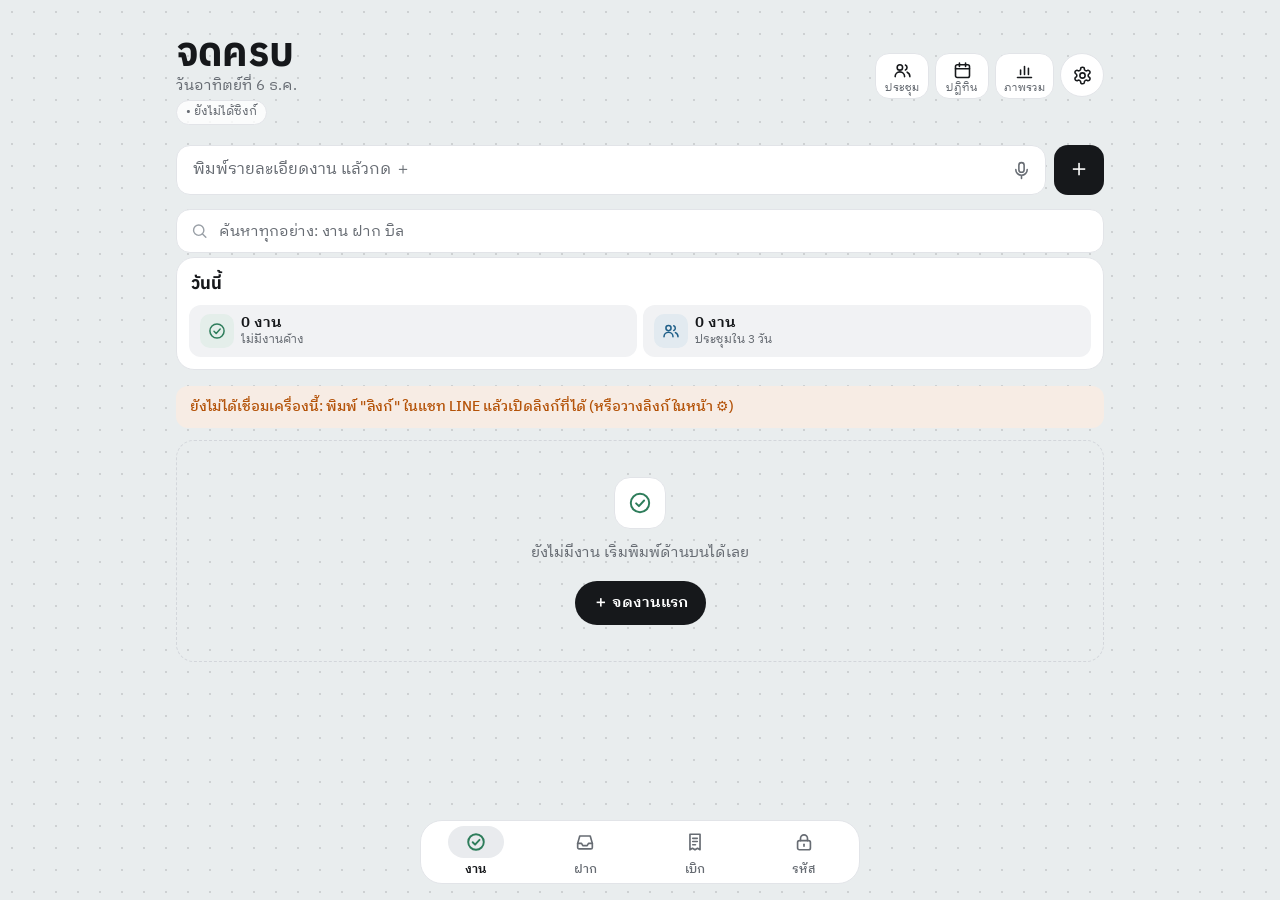
==== index.html @ 2f4dc3d8 "จดครบ v109: เอาร่องรอยแอปเงินออก" ====
<!doctype html>
<html lang="th">
<head>
  <meta charset="utf-8">
  <meta name="viewport" content="width=device-width, initial-scale=1, viewport-fit=cover">
  <title>จดครบ</title>
  <meta name="theme-color" content="#eff2ee" media="(prefers-color-scheme: light)">
  <meta name="theme-color" content="#101412" media="(prefers-color-scheme: dark)">
  <meta name="apple-mobile-web-app-capable" content="yes">
  <meta name="apple-mobile-web-app-status-bar-style" content="default">
  <meta name="apple-mobile-web-app-title" content="จดครบ">
  <link rel="manifest" href="manifest.json">
  <link rel="icon" href="icon-192.png">
  <link rel="apple-touch-icon" href="icon-180.png">
  <link rel="preconnect" href="https://fonts.googleapis.com">
  <link rel="preconnect" href="https://fonts.gstatic.com" crossorigin>
  <link href="https://fonts.googleapis.com/css2?family=Anuphan:wght@500;600;700&family=IBM+Plex+Sans+Thai+Looped:wght@400;500;600&display=swap" rel="stylesheet">
  <link rel="stylesheet" href="style.css?v=109">
</head>
<body class="tasks">
  <header class="top">
    <div>
      <h1>จดครบ</h1>
      <p id="today" class="sub"></p>
      <p id="quota" class="quota" hidden></p>
    </div>
    <div class="top-actions">
      <button id="btnMeet" class="icon-btn lab" title="ประชุมจาก Calendar และงานจากคลังรายงานการประชุม" aria-label="ประชุม"><b data-ico="users"></b><small>ประชุม</small></button>
      <button id="btnView" class="icon-btn lab" title="ดูแบบปฏิทิน" aria-label="สลับมุมมอง"><b data-ico="cal"></b><small>ปฏิทิน</small></button>
      <a href="month.html" class="icon-btn lab" title="ภาพรวมเดือน: งาน เบิก" aria-label="ภาพรวมเดือน"><b data-ico="chart"></b><small>ภาพรวม</small></a>
      <button type="button" id="btnSettings" hidden>เชื่อมเครื่อง</button>
    </div>
  </header>

  <form id="quick" class="quick" autocomplete="off">
    <input id="quickInput" type="text" placeholder="พิมพ์รายละเอียดงาน แล้วกด ＋" enterkeyhint="next">
    <button type="submit" class="add-btn" aria-label="เพิ่ม">＋</button>
  </form>

  <nav id="chips" class="chips" aria-label="กรองตามโปรเจ็ค"></nav>

  <div class="search">
    <input id="searchInput" type="search" placeholder="ค้นหาทุกอย่าง: งาน ฝาก บิล" enterkeyhint="search" aria-label="ค้นหา">
  </div>

  <div id="status" class="status" hidden></div>

  <main id="list"></main>

  <!-- แก้ไขงาน -->
  <dialog id="editDlg">
    <form id="editForm" method="dialog">
      <h2 tabindex="-1" autofocus id="editTitle">งาน</h2>
      <label>รายละเอียดงาน
        <textarea name="title" rows="2" required></textarea>
      </label>
      <div class="field">
        <span class="field-label">เมื่อไหร่</span>
        <div class="when-chips wrap" id="eWhen">
          <button type="button" data-k="today">วันนี้</button>
          <button type="button" data-k="tomorrow">พรุ่งนี้</button>
          <button type="button" data-k="date">📅 เลือกวัน</button>
          <button type="button" data-k="week">ภายในสัปดาห์นี้</button>
          <button type="button" data-k="month">ภายในเดือนนี้</button>
          <button type="button" data-k="before">ก่อนงาน…</button>
          <button type="button" data-k="unsure">ไม่แน่ใจ</button>
        </div>
      </div>
      <label id="eDepRow">ต้องเสร็จก่อนงานอะไร
        <input name="dep" list="depList" placeholder="พิมพ์ชื่องาน เช่น งานสัมมนา" autocomplete="off">
        <datalist id="depList"></datalist>
      </label>
      <div class="row" id="eDateRow">
        <label><span id="eDateLabel">วันที่</span>
          <input name="date" type="date">
        </label>
        <label id="eTimeWrap">เวลา
          <input name="time" type="time">
        </label>
      </div>
      <div class="field" id="ePreRow">
        <span class="field-label">เตือนล่วงหน้ากี่วัน (เลือกได้หลายอัน · รวมในสรุปตอนเช้าทาง LINE)</span>
        <div class="when-chips wrap pre-chips" id="ePre">
          <button type="button" data-d="1">1 วัน</button>
          <button type="button" data-d="2">2 วัน</button>
          <button type="button" data-d="3">3 วัน</button>
          <button type="button" data-d="4">4 วัน</button>
          <button type="button" data-d="5">5 วัน</button>
          <button type="button" data-d="6">6 วัน</button>
          <button type="button" data-d="7">7 วัน</button>
        </div>
      </div>
      <label>โปรเจ็ค / บริษัท
        <input name="project" list="projectList" placeholder="ไม่ระบุ">
        <datalist id="projectList"></datalist>
      </label>
      <label class="check">
        <input name="remind" type="checkbox"> เตือนทาง LINE ตามเวลา
      </label>
      <div class="field">
        <span class="field-label">🔁 ทำซ้ำ (ติ๊กเสร็จแล้วสร้างรอบถัดไปให้เอง)</span>
        <div class="when-chips wrap" id="eRep">
          <button type="button" data-r="">ไม่ซ้ำ</button>
          <button type="button" data-r="day">ทุกวัน</button>
          <button type="button" data-r="week">ทุกสัปดาห์</button>
          <button type="button" data-r="month">ทุกเดือน</button>
          <button type="button" data-r="year">ทุกปี</button>
        </div>
      </div>
      <label>⏳ รอคนอื่นอยู่ไหม (ใส่ชื่อคนหรือบริษัท · วันที่ด้านบน = วันที่จะตามเรื่อง)
        <input name="wait" placeholder="เช่น อาจารย์ศิ, บริษัท A" autocomplete="off">
      </label>
      <div class="field">
        <span class="field-label">☑ เช็กลิสต์ย่อย</span>
        <div id="eChecks" class="ck-list"></div>
        <div class="ck-add"><input id="eCkNew" placeholder="เพิ่มขั้นตอน แล้วกด Enter" autocomplete="off"><button type="button" id="eCkAdd" class="mini">＋</button></div>
        <div class="ck-tpl" id="eTpl" aria-label="ชุดเช็กลิสต์"></div>
      </div>
      <label>โน้ต
        <textarea name="note" rows="3"></textarea>
      </label>
      <div class="dlg-actions">
        <button type="button" id="btnDelete" class="danger">ลบ</button>
        <span class="spacer"></span>
        <button type="button" id="btnCancel" class="ghost">ยกเลิก</button>
        <button type="submit" class="primary" id="btnSave">บันทึก</button>
      </div>
    </form>
  </dialog>

  <!-- ดึงประชุมจาก Google Calendar -->
  <dialog id="meetDlg">
    <form id="meetForm" method="dialog">
      <div class="meet-tabs"><h2 class="on" tabindex="-1" autofocus>📅 นัดจาก Calendar</h2><button type="button" id="btnMeetArc">📋 งานจากคลังรายงาน</button></div>
      <p class="hint">14 วันข้างหน้า ติ๊กอันที่จะเข้า แล้วจะเพิ่มเป็นงานพร้อมเตือนทาง LINE</p>
      <div id="meetList" class="meet-list"></div>
      <label>ใส่โปรเจ็ค (ไม่บังคับ)
        <input name="project" list="projectList" placeholder="ไม่ระบุ">
      </label>
      <div class="dlg-actions">
        <span class="spacer"></span>
        <button type="button" id="btnMeetCancel" class="ghost">ปิด</button>
        <button type="submit" id="btnMeetAdd" class="primary">เพิ่มเป็นงาน</button>
      </div>
    </form>
  </dialog>

  <!-- ตั้งค่า -->
  <dialog id="setDlg">
    <form id="setForm" method="dialog">
      <h2 tabindex="-1" autofocus>ตั้งค่าและเชื่อมเครื่อง</h2>
      <p class="hint" id="setState"></p>
      <label>ลิงก์จาก LINE
        <input name="key" autocomplete="off" placeholder="วางลิงก์จาก LINE ที่นี่">
      </label>
      <p class="hint">พิมพ์ <b>ลิงก์</b> ในแชท LINE OA แล้วคัดลอกลิงก์ที่ได้มาวาง หรือแตะเปิดลิงก์นั้นตรงๆ ก็ได้</p>
      <button type="button" id="btnCopyLink" class="ghost wide">📋 คัดลอกลิงก์สำหรับเครื่องอื่น</button>
      <button type="button" id="btnSync" class="ghost wide">⟳ ดึงข้อมูลล่าสุดตอนนี้</button>
      <a href="status.html" class="ghost wide btn-link">🩺 สถานะระบบ</a>
      <details class="adv">
        <summary>ขั้นสูง</summary>
        <label>Web app URL
          <input name="url" type="url">
        </label>
      </details>
      <div class="dlg-actions">
        <span class="spacer"></span>
        <button type="button" id="btnSetCancel" class="ghost">ปิด</button>
        <button type="submit" class="primary">บันทึก</button>
      </div>
    </form>
  </dialog>

  <nav class="tabbar" aria-label="ส่วนของแอป">
    <a href="./" aria-current="page"><span aria-hidden="true">✓</span>งาน</a>
    <a href="inbox.html"><span aria-hidden="true">📌</span>ฝาก</a>
    <a href="bills.html"><span aria-hidden="true">🧾</span>เบิก</a>
    <a href="vault.html"><span aria-hidden="true">🔐</span>รหัส</a>
  </nav>

  <script src="hub.js?v=109"></script>
  <script src="app.js?v=109"></script>
  <script src="meet.js?v=109"></script>
</body>
</html>
---- style.css ----
/* ======================================================================
   จดครบ — design tokens
   กระดาษสมุดบัญชี (เขียวเทาอ่อน) + หมึก 4 สีตามส่วนของแอป
   งาน = เขียวหัวเป็ด · เงิน = น้ำเงินปากกาลูกลื่น · เบิก = ม่วงกระดาษคาร์บอน · รหัส = เทาเหล็กตู้เซฟ
   ====================================================================== */
:root {
  color-scheme: light;
  --bg: #eff2ee;          /* กระดาษ */
  --card: #ffffff;
  --raised: #ffffff;
  --sunken: #e4e9e3;
  --text: #17201b;        /* หมึกดำอมเขียว */
  --muted: #5a665f;
  --faint: #8a958e;
  --line: #dce2db;
  --line-strong: #c7cfc6;
  --warn: #a85a06;
  --danger: #b42318;
  --in: #157a46; --out: #c2440f; --ok: #157a46;
  --on-accent: #fff;

  --ink-tasks: #0b6b60;
  --ink-money: #2b4fbf;
  --ink-bills: #6a3fb4;
  --ink-vault: #3b5573;
  --ink-inbox: #a3560c;

  --accent: var(--ink-tasks);

  --shadow-1: 0 1px 0 rgba(23, 32, 27, .04), 0 1px 3px rgba(23, 32, 27, .05);
  --shadow-2: 0 1px 2px rgba(23, 32, 27, .05), 0 8px 24px -8px rgba(23, 40, 30, .16);
  --shadow-3: 0 -2px 10px rgba(23, 32, 27, .06), 0 24px 60px -12px rgba(15, 30, 22, .35);

  --r-lg: 22px; --radius: 16px; --r-sm: 12px; --r-xs: 9px;
  --display: "Anuphan", "IBM Plex Sans Thai Looped", system-ui, sans-serif;
  --tap: 44px;
}
@media (prefers-color-scheme: dark) {
  :root {
    color-scheme: dark;
    --bg: #0f1311;
    --card: #181d1a;
    --raised: #1e2420;
    --sunken: #0a0d0b;
    --text: #e5ebe6;
    --muted: #9aa59e;
    --faint: #6f7a73;
    --line: #28302b;
    --line-strong: #364039;
    --warn: #f0a33a;
    --danger: #f2837a;
    --in: #5fd394; --out: #ff9a62; --ok: #5fd394;
    --on-accent: #0b1210;

    --ink-tasks: #4fc9b5;
    --ink-money: #93a9ff;
    --ink-bills: #c2a4ff;
    --ink-vault: #a3b8d4;
    --ink-inbox: #f2b36b;

    --shadow-1: 0 0 0 transparent;
    --shadow-2: 0 10px 30px -10px rgba(0, 0, 0, .6);
    --shadow-3: 0 24px 60px -10px rgba(0, 0, 0, .7);
  }
}
/* สีหมึกของแต่ละหน้า (ต้องประกาศ soft/line ที่ body เพื่อให้คำนวณจาก accent ของหน้านั้น) */
body { --accent-soft: color-mix(in srgb, var(--accent) 11%, var(--card)); --accent-line: color-mix(in srgb, var(--accent) 32%, var(--card)); }
@media (prefers-color-scheme: dark) {
  body { --accent-soft: color-mix(in srgb, var(--accent) 16%, var(--card)); --accent-line: color-mix(in srgb, var(--accent) 42%, var(--card)); }
}
body.money { --accent: var(--ink-money); }
body.bills { --accent: var(--ink-bills); }
body.vault { --accent: var(--ink-vault); }
body.inbox { --accent: var(--ink-inbox); }

* { box-sizing: border-box; }
[hidden] { display: none !important; }
html, body { margin: 0; }
body {
  background: var(--bg);
  color: var(--text);
  font: calc(16px * var(--fs, 1))/1.55 "IBM Plex Sans Thai Looped", "IBM Plex Sans Thai", system-ui, sans-serif;
  max-width: 680px;
  margin: 0 auto;
  padding: env(safe-area-inset-top) 16px calc(32px + env(safe-area-inset-bottom));
  -webkit-tap-highlight-color: transparent;
}
button, input, textarea { font: inherit; color: inherit; }
button { cursor: pointer; }

.top {
  display: flex; align-items: flex-end; justify-content: space-between;
  padding: 20px 0 12px;
}
h1 { margin: 0; font-size: calc(28px * var(--fs, 1)); font-weight: 600; letter-spacing: -.01em; }
.sub { margin: 0; color: var(--muted); font-size: calc(14px * var(--fs, 1)); }
.top-actions { display: flex; gap: 6px; }
.quota { margin: 4px 0 0; display: flex; align-items: center; gap: 6px; font-size: calc(12px * var(--fs, 1)); color: var(--muted); }
.quota .bar { width: 48px; height: 5px; border-radius: 3px; background: var(--line); overflow: hidden; }
.quota .bar i { display: block; height: 100%; background: var(--accent); }
.quota.warn { color: var(--warn); font-weight: 600; }
.quota.warn .bar i { background: var(--warn); }
.wide { width: 100%; padding: 9px 16px; border-radius: 10px; border: 1px solid var(--line); background: transparent; }
.status.ok { color: var(--accent); }
.adv summary { font-size: calc(13px * var(--fs, 1)); color: var(--muted); cursor: pointer; }
.adv label { margin-top: 8px; }
@media (max-width: 420px) {
  .top-actions { gap: 4px; }
  .top-actions .icon-btn { width: 36px; height: 36px; font-size: calc(16px * var(--fs, 1)); }
}
.icon-btn {
  width: 40px; height: 40px; border-radius: 50%;
  border: 1px solid var(--line); background: var(--card);
  font-size: calc(18px * var(--fs, 1)); display: grid; place-items: center;
}
.icon-btn.spin { animation: spin 1s linear infinite; }
@keyframes spin { to { transform: rotate(360deg); } }

.quick {
  position: sticky; top: 0; z-index: 5;
  display: flex; gap: 8px; padding: 8px 0 12px;
  background: var(--bg);
}
.quick input {
  flex: 1; min-width: 0;
  padding: 12px 14px; border-radius: var(--radius);
  border: 1px solid var(--line); background: var(--card);
  outline: none;
}
.quick input:focus { border-color: var(--accent); }
.add-btn {
  width: 48px; border: 0; border-radius: var(--radius);
  background: var(--accent); color: var(--on-accent); font-size: calc(22px * var(--fs, 1));
}

.field { display: grid; gap: 6px; }
.pre-chips button { min-width: 40px; text-align: center; }
.field-label { font-size: calc(14px * var(--fs, 1)); color: var(--muted); }
.when-chips.wrap { flex-wrap: wrap; overflow: visible; margin: 0; padding: 0; }
dialog textarea[name=title] { font-size: calc(16px * var(--fs, 1)); resize: vertical; }
.when-chips {
  display: flex; gap: 6px; overflow-x: auto; scrollbar-width: none;
  margin: 0 -16px; padding: 0 16px 2px;
}
.when-chips::-webkit-scrollbar { display: none; }
.when-chips button {
  flex: none; padding: 6px 12px; border-radius: 999px; font-size: calc(14px * var(--fs, 1)); white-space: nowrap;
  border: 1px dashed var(--line); background: transparent; color: var(--muted);
}
.when-chips button.on { border-style: solid; border-color: var(--accent); background: var(--accent-soft); color: var(--accent); }
.when-extra { display: flex; gap: 8px; margin-top: 8px; flex-wrap: wrap; }
.when-extra:not(:has(:not([hidden]))) { display: none; }
.when-extra input, .when-extra select {
  padding: 8px 10px; border-radius: 10px; border: 1px solid var(--line);
  background: var(--card); color: var(--text);
}
.when-extra select { flex: 1; min-width: 0; }
dialog select {
  width: 100%; padding: 10px 12px; border-radius: 10px;
  border: 1px solid var(--line); background: var(--bg); color: var(--text);
}
.nm.soft { border: 1px dashed currentColor; background: transparent !important; }
.dots i.soft { background: transparent; border: 1.5px solid var(--accent); width: 5px; height: 5px; }
.dots i.soft.late { border-color: var(--warn); }

.search { display: flex; margin: 2px 0 4px; }
.search input {
  flex: 1; min-width: 0; padding: 8px 12px; border-radius: 10px; font-size: calc(15px * var(--fs, 1));
  border: 1px solid transparent; background: var(--line); outline: none;
}
.search input:focus { border-color: var(--accent); background: var(--card); }
.ghost-btn { border: 0; background: none; color: var(--muted); padding: 0 6px; }
mark { background: var(--accent-soft); color: inherit; border-radius: 3px; padding: 0 1px; }

.hint.warn { color: var(--warn); }
.meet-list { display: grid; gap: 4px; max-height: 50vh; overflow-y: auto; margin: 0 -4px; padding: 0 4px; }
.meet-day { font-size: calc(13px * var(--fs, 1)); font-weight: 600; color: var(--muted); margin: 8px 0 2px; }
.meet {
  display: flex !important; grid-template-columns: none; align-items: flex-start; gap: 10px;
  padding: 8px 10px; border: 1px solid var(--line); border-radius: 10px; color: var(--text) !important;
}
.meet input { margin-top: 3px; width: 18px; height: 18px; accent-color: var(--accent); flex: none; }
.meet .t { display: block; font-size: calc(15px * var(--fs, 1)); }
.meet .s { display: block; font-size: calc(13px * var(--fs, 1)); color: var(--muted); }
.meet.added { opacity: .55; }
.meet .badge { font-size: calc(11px * var(--fs, 1)); padding: 0 6px; border-radius: 6px; background: var(--accent-soft); color: var(--accent); margin-left: 4px; }

.chips {
  display: flex; gap: 6px; overflow-x: auto; scrollbar-width: none;
  margin: 0 -16px 4px; padding: 0 16px 6px;
}
.chips::-webkit-scrollbar { display: none; }
.chips:empty { display: none; }
.chip {
  flex: none; padding: 6px 12px; border-radius: 999px;
  border: 1px solid var(--line); background: var(--card);
  font-size: calc(14px * var(--fs, 1)); white-space: nowrap;
}
.chip .n { color: var(--muted); margin-left: 4px; font-size: calc(12px * var(--fs, 1)); }
.chip.on { background: var(--accent); border-color: var(--accent); color: var(--on-accent); }
.chip.on .n { color: inherit; opacity: .8; }
.tag {
  display: inline-block; padding: 0 7px; border-radius: 6px;
  background: var(--accent-soft); color: var(--accent);
  font-size: calc(12px * var(--fs, 1)); line-height: 20px; margin-right: 6px; vertical-align: 1px;
}

.status {
  font-size: calc(14px * var(--fs, 1)); color: var(--warn);
  background: var(--card); border: 1px solid var(--line);
  border-radius: 10px; padding: 8px 12px; margin-bottom: 12px;
}

.group { margin: 18px 0 6px; }
.group h3 {
  margin: 0 0 6px; font-size: calc(13px * var(--fs, 1)); font-weight: 600;
  color: var(--muted);
}
.group.overdue h3 { color: var(--warn); }
.items {
  background: var(--card); border: 1px solid var(--line);
  border-radius: var(--radius); overflow: hidden;
}
.item {
  display: flex; align-items: center; gap: 12px;
  padding: 12px 14px; border-top: 1px solid var(--line);
}
.item:first-child { border-top: 0; }
.chk {
  flex: none; width: 22px; height: 22px; border-radius: 50%;
  border: 2px solid var(--muted); background: transparent; padding: 0;
  display: grid; place-items: center; font-size: calc(13px * var(--fs, 1));
}
.item.done .chk { background: var(--accent); border-color: var(--accent); color: var(--card); }
.body { flex: 1; min-width: 0; background: none; border: 0; text-align: left; padding: 0; }
.title { display: block; overflow-wrap: anywhere; }
.item.done .title { color: var(--muted); text-decoration: line-through; }
.meta { display: block; font-size: calc(13px * var(--fs, 1)); color: var(--muted); }
.meta .late { color: var(--warn); }
.edit-btn {
  flex: none; display: flex; align-items: center; gap: 4px;
  min-height: 36px; padding: 0 10px; border-radius: 10px;
  border: 1px solid var(--line); background: var(--bg);
  font-size: calc(13px * var(--fs, 1)); color: var(--muted);
}
.edit-btn:active { background: var(--accent-soft); color: var(--accent); }
@media (hover: hover) { .edit-btn:hover { border-color: var(--accent); color: var(--accent); } }
.empty { text-align: center; color: var(--muted); padding: 48px 0; }

/* ---------- ปฏิทิน ---------- */
.cal {
  background: var(--card); border: 1px solid var(--line);
  border-radius: var(--radius); padding: 10px; margin-top: 8px;
}
.cal-head { display: flex; align-items: center; gap: 6px; margin-bottom: 8px; }
.cal-head strong { flex: 1; text-align: center; font-weight: 600; }
.cal-head .icon-btn { width: 34px; height: 34px; font-size: calc(20px * var(--fs, 1)); }
.cal-today {
  border: 1px solid var(--line); background: transparent;
  border-radius: 999px; padding: 4px 12px; font-size: calc(13px * var(--fs, 1));
}
.cal-grid { display: grid; grid-template-columns: repeat(7, minmax(0, 1fr)); gap: 2px; }
.dow { text-align: center; font-size: calc(12px * var(--fs, 1)); color: var(--muted); padding: 2px 0 6px; }
.day {
  min-height: 52px; border: 0; border-radius: 10px; background: transparent;
  display: flex; flex-direction: column; align-items: center; gap: 4px;
  padding: 6px 2px; overflow: hidden;
}
.day.out { opacity: .35; }
.day .num {
  width: 28px; height: 28px; line-height: 28px; border-radius: 50%;
  font-size: calc(15px * var(--fs, 1)); text-align: center;
}
.day.today .num { color: var(--accent); font-weight: 600; }
.day.sel { background: var(--accent-soft); }
.day.sel .num { background: var(--accent); color: var(--on-accent); }
.dots { display: flex; gap: 3px; height: 6px; }
.dots i { width: 6px; height: 6px; border-radius: 50%; background: var(--accent); }
.dots i.late { background: var(--warn); }
.dots i.done { background: var(--line); }
.names { display: none; }
.day-empty { margin: 0; padding: 14px; color: var(--muted); font-size: calc(14px * var(--fs, 1)); }
.cal-note { color: var(--muted); font-size: calc(13px * var(--fs, 1)); text-align: center; }

/* จอไอแพด/คอม: โชว์ชื่องานในช่องวัน */
@media (min-width: 600px) {
  body { max-width: 960px; }
  .day { min-height: 92px; align-items: stretch; padding: 4px; }
  .day .num { align-self: center; width: 26px; height: 26px; line-height: 26px; font-size: calc(14px * var(--fs, 1)); }
  .dots { display: none; }
  .names { display: flex; flex-direction: column; gap: 2px; }
  .nm {
    font-size: calc(12px * var(--fs, 1)); line-height: 18px; padding: 0 5px; border-radius: 4px;
    white-space: nowrap; overflow: hidden; text-overflow: ellipsis; text-align: left;
    background: var(--accent-soft); color: var(--accent);
  }
  .nm.late { background: color-mix(in srgb, var(--warn) 15%, transparent); color: var(--warn); }
  .nm.done { background: transparent; color: var(--muted); text-decoration: line-through; }
  .nm.more { background: transparent; color: var(--muted); }
}

dialog {
  width: min(92vw, 460px); border: 0; padding: 0;
  border-radius: 18px; background: var(--card); color: var(--text);
}
dialog::backdrop { background: rgba(0,0,0,.35); }
dialog form { padding: 20px; display: grid; gap: 12px; }
dialog h2 { margin: 0 0 4px; font-size: calc(20px * var(--fs, 1)); font-weight: 600; }
dialog label { display: grid; gap: 4px; font-size: calc(14px * var(--fs, 1)); color: var(--muted); }
dialog input:not([type=checkbox]), dialog textarea {
  width: 100%; padding: 10px 12px; border-radius: 10px;
  border: 1px solid var(--line); background: var(--bg); color: var(--text);
}
dialog .row { display: grid; grid-template-columns: 1fr 1fr; gap: 10px; }
dialog .check { display: flex; align-items: center; gap: 8px; color: var(--text); font-size: calc(15px * var(--fs, 1)); }
dialog .check input { width: 18px; height: 18px; accent-color: var(--accent); }
.hint { margin: 0; font-size: calc(13px * var(--fs, 1)); color: var(--muted); }
.dlg-actions { display: flex; gap: 8px; align-items: center; margin-top: 4px; }
.spacer { flex: 1; }
.dlg-actions button { padding: 9px 16px; border-radius: 10px; border: 1px solid var(--line); background: transparent; }
.dlg-actions .primary { background: var(--accent); border-color: var(--accent); color: var(--on-accent); }
.dlg-actions .danger { color: var(--danger); border-color: transparent; padding-left: 0; }

/* ---------- หน้ารหัสผ่าน ---------- */
.back { display: inline-block; font-size: calc(14px * var(--fs, 1)); color: var(--accent); text-decoration: none; margin-bottom: 2px; }
.v-card {
  background: var(--card); border: 1px solid var(--line); border-radius: var(--radius);
  padding: 20px; margin-top: 8px; display: grid; gap: 12px;
}
.v-card h2 { margin: 0; font-size: calc(20px * var(--fs, 1)); font-weight: 600; }
.v-card label { display: grid; gap: 4px; font-size: calc(14px * var(--fs, 1)); color: var(--muted); }
.v-card input { padding: 11px 12px; border-radius: 10px; border: 1px solid var(--line); background: var(--bg); color: var(--text); font-size: calc(16px * var(--fs, 1)); }
.warn-box { margin: 0; padding: 10px 12px; border-radius: 10px; font-size: calc(13px * var(--fs, 1)); color: var(--warn); background: color-mix(in srgb, var(--warn) 10%, transparent); }
.btn { display: inline-block; text-align: center; text-decoration: none; padding: 11px 16px; border-radius: 10px; border: 1px solid var(--line); background: transparent; font-weight: 500; }
.btn.primary { background: var(--accent); border-color: var(--accent); color: var(--on-accent); }
.v-item .avatar {
  flex: none; width: 34px; height: 34px; border-radius: 10px; display: grid; place-items: center;
  background: var(--accent-soft); color: var(--accent); font-weight: 600;
}
.v-acts { flex: none; display: flex; gap: 6px; }
.v-acts .edit-btn { min-width: 40px; justify-content: center; font-size: calc(16px * var(--fs, 1)); }
.pw-row { display: flex; gap: 6px; }
.pw-row input { flex: 1; min-width: 0; font-family: ui-monospace, monospace; }
.mini { flex: none; padding: 0 10px; border-radius: 10px; border: 1px solid var(--line); background: transparent; font-size: calc(13px * var(--fs, 1)); }
a.icon-btn { text-decoration: none; color: inherit; }

/* ---------- หน้าเบิกเงิน ---------- */
.b-tiles { display: grid; grid-template-columns: repeat(3, minmax(0, 1fr)); gap: 8px; margin: 4px 0 12px; }
.b-tile {
  display: grid; gap: 2px; text-align: left; padding: 10px 12px; border-radius: var(--radius);
  border: 1px solid var(--line); background: var(--card);
}
.b-tile .lbl { font-size: calc(12px * var(--fs, 1)); color: var(--muted); white-space: nowrap; overflow: hidden; text-overflow: ellipsis; }
.b-tile .amt { font-size: calc(18px * var(--fs, 1)); font-weight: 600; letter-spacing: -.01em; }
.b-tile .cnt { font-size: calc(12px * var(--fs, 1)); color: var(--muted); }
.b-tile[data-st="draft"] .amt { color: var(--warn); }
.b-tile.on { border-color: var(--accent); box-shadow: 0 0 0 1px var(--accent) inset; }
#bTabs .chip::after { content: attr(data-n); color: var(--muted); margin-left: 4px; font-size: calc(12px * var(--fs, 1)); }
#bTabs .chip.on::after { color: inherit; opacity: .8; }
.b-item { align-items: flex-start; }
.b-right { flex: none; display: grid; justify-items: end; gap: 6px; }
.b-amt { font-size: calc(16px * var(--fs, 1)); font-weight: 600; white-space: nowrap; }
.b-proofs { display: flex; flex-wrap: wrap; gap: 4px; margin-top: 4px; }
.b-proofs .pf { font-size: calc(11px * var(--fs, 1)); padding: 1px 6px; border-radius: 6px; background: var(--accent-soft); color: var(--accent); }
.b-proofs .pf.slip, .b-proofs .pf.other { background: var(--line); color: var(--muted); }
.b-proofs .missing { font-size: calc(12px * var(--fs, 1)); color: var(--warn); }
.edit-btn.strong { border-color: var(--accent); color: var(--accent); background: var(--accent-soft); }
.b-bar {
  position: sticky; bottom: 0; padding: 12px 0 calc(12px + env(safe-area-inset-bottom));
  background: linear-gradient(transparent, var(--bg) 30%);
}
.b-bar .btn { width: 100%; }
.b-files { display: grid; gap: 8px; }
.b-files .hint { margin: 0; }
.b-file { position: relative; display: flex; align-items: center; gap: 10px; padding: 6px; border: 1px solid var(--line); border-radius: 12px; background: var(--card); }
.bf-thumb { flex: none; display: block; text-decoration: none; }
.b-file img { width: 56px; height: 56px; object-fit: cover; border-radius: 8px; display: block; }
.b-file .ficon { width: 56px; height: 56px; display: grid; place-items: center; border-radius: 8px; background: var(--bg); font-weight: 600; color: var(--danger); }
.bf-info { flex: 1; min-width: 0; display: grid; gap: 4px; justify-items: start; }
.bf-kind { font: inherit; font-size: calc(14px * var(--fs, 1)); padding: 4px 8px; border-radius: 8px; border: 1px solid var(--line); background: var(--bg); color: var(--text); max-width: 100%; }
.bf-open { font-size: calc(12px * var(--fs, 1)); color: var(--accent); }
.b-x {
  flex: none; width: 30px; height: 30px; border-radius: 50%; margin-right: 2px;
  border: 1px solid var(--line); background: var(--card); color: var(--muted); font-size: calc(16px * var(--fs, 1)); line-height: 1; padding: 0;
}
#btnAttach small { font-weight: 400; opacity: .7; }
/* ขั้นสถานะ */
.b-steps { display: grid; grid-template-columns: repeat(4, minmax(0, 1fr)); gap: 6px; }
.b-step { display: grid; justify-items: center; gap: 2px; padding: 8px 4px; border-radius: 10px; border: 1px solid var(--line); background: var(--card); color: var(--muted); font: inherit; font-size: calc(12px * var(--fs, 1)); cursor: pointer; }
.b-step .ic { font-size: calc(18px * var(--fs, 1)); filter: grayscale(1); opacity: .6; }
.b-step small { font-size: calc(10.5px * var(--fs, 1)); min-height: 13px; }
.b-step.done { color: var(--text); }
.b-step.done .ic { filter: none; opacity: 1; }
.b-step.on { border-color: var(--accent); background: var(--accent-soft); color: var(--accent); font-weight: 600; }
.b-step.on .ic { filter: none; opacity: 1; }
.step-submitted { border-color: #16a34a !important; color: #15803d !important; background: #dcfce7 !important; }
/* แถบแจ้ง + ยกเลิก */
.toast { position: fixed; left: 50%; bottom: calc(18px + env(safe-area-inset-bottom)); transform: translateX(-50%); z-index: 60;
  display: flex; align-items: center; gap: 12px; max-width: calc(100% - 32px); padding: 10px 12px 10px 16px; border-radius: 12px;
  background: #1f2937; color: #fff; box-shadow: 0 6px 24px rgba(0,0,0,.25); font-size: calc(14px * var(--fs, 1)); }
.toast span { overflow: hidden; text-overflow: ellipsis; white-space: nowrap; }
.toast button { flex: none; border: 0; background: none; color: #5eead4; font: inherit; font-weight: 600; cursor: pointer; padding: 4px; }
.k-form { padding: 20px; display: grid; gap: 12px; }
.k-grid { display: grid; grid-template-columns: 1fr 1fr; gap: 8px; }
.k-grid button {
  display: grid; justify-items: center; gap: 4px; padding: 14px 8px; border-radius: 12px;
  border: 1px solid var(--line); background: var(--bg); font-size: calc(22px * var(--fs, 1));
}
.k-grid button span { font-size: calc(13px * var(--fs, 1)); }
.k-grid button:active { border-color: var(--accent); background: var(--accent-soft); }
.wide-dlg { width: min(94vw, 560px); }
.c-list { display: grid; gap: 4px; max-height: 45vh; overflow-y: auto; }
.c-list .meet { align-items: center; }
.c-list .meet > span { flex: 1; min-width: 0; }
.c-amt { flex: none; font-size: calc(14px * var(--fs, 1)); }
.c-total { margin: 0; text-align: right; font-size: calc(15px * var(--fs, 1)); }
.c-actions { display: grid; gap: 6px; }
.paid-btn { float: right; margin-top: -3px; text-transform: none; letter-spacing: 0; color: var(--accent); }
@media (max-width: 380px) { .b-tile .amt { font-size: calc(15px * var(--fs, 1)); } }
.m-bar { display: flex; align-items: center; gap: 8px; margin: 0 0 2px; }
.m-label { flex: 1; border: 0; background: none; font-size: calc(17px * var(--fs, 1)); font-weight: 600; padding: 6px 0; }
.m-bar .icon-btn:disabled { opacity: .3; }
.m-total { margin: 0 0 10px; text-align: center; font-size: calc(13px * var(--fs, 1)); color: var(--muted); }
.m-older {
  display: flex; flex-wrap: wrap; align-items: center; gap: 6px; margin: 0 0 10px; padding: 8px 10px;
  border-radius: 10px; font-size: calc(13px * var(--fs, 1)); color: var(--warn); background: color-mix(in srgb, var(--warn) 10%, transparent);
}
.m-older .mini { padding: 3px 10px; border-color: currentColor; color: inherit; }
.b-suggest {
  display: grid; gap: 6px; padding: 10px 12px; border-radius: 10px;
  background: var(--accent-soft); color: var(--text); font-size: calc(14px * var(--fs, 1));
}
.b-suggest p { margin: 0; }
.b-sg-btns { display: flex; flex-wrap: wrap; gap: 6px; }
.b-sg-btns .mini { padding: 6px 12px; background: var(--card); border-color: var(--accent); color: var(--accent); }
.s-card { background: var(--card); border: 1px solid var(--line); border-radius: var(--radius); padding: 14px; margin-top: 12px; }
.s-card h3 { margin: 0 0 10px; font-size: calc(14px * var(--fs, 1)); font-weight: 600; }
.s-card h3 small { font-weight: 400; color: var(--muted); }
.s-grid { display: grid; grid-template-columns: repeat(3, minmax(0, 1fr)); gap: 8px; }
.s-num { display: grid; gap: 2px; }
.s-num span, .s-num small { font-size: calc(12px * var(--fs, 1)); color: var(--muted); }
.s-num b { font-size: calc(17px * var(--fs, 1)); }
.s-num.warn b { color: var(--warn); }
.s-bars { display: grid; grid-template-columns: repeat(12, minmax(0, 1fr)); gap: 4px; height: 150px; align-items: end; }
.s-bar {
  height: 100%; display: grid; grid-template-rows: 16px 1fr 18px; align-items: end; justify-items: center;
  border: 0; background: none; padding: 0; border-radius: 6px;
}
.s-bar i { width: 70%; max-width: 22px; background: var(--accent-soft); border-radius: 4px 4px 0 0; align-self: end; display: block; }
.s-bar.on i { background: var(--accent); }
.s-bar .v { font-size: calc(10px * var(--fs, 1)); color: var(--muted); align-self: end; }
.s-bar .m { font-size: calc(11px * var(--fs, 1)); color: var(--muted); }
.s-bar.on .m { color: var(--accent); font-weight: 600; }
.s-row { display: grid; grid-template-columns: minmax(70px, 30%) 1fr auto; gap: 8px; align-items: center; padding: 4px 0; font-size: calc(14px * var(--fs, 1)); }
.s-row .k { overflow: hidden; text-overflow: ellipsis; white-space: nowrap; }
.s-row .track { height: 8px; border-radius: 4px; background: var(--bg); overflow: hidden; }
.s-row .track i { display: block; height: 100%; background: var(--accent); border-radius: 4px; }
.s-row b { font-size: calc(14px * var(--fs, 1)); white-space: nowrap; }

/* ---------- หน้าหลักเบิกเงิน ---------- */
.back-btn { border: 0; background: none; padding: 0; cursor: pointer; }
.snap-big { display: flex; align-items: center; gap: 12px; width: 100%; margin: -4px 0 14px; padding: 12px 14px; border: 1.5px dashed var(--accent); border-radius: 14px; background: var(--card); color: var(--text); text-align: left; font: inherit; cursor: pointer; }
.snap-big:active { transform: scale(.99); }
.snap-big .sb-ico { font-size: calc(26px * var(--fs, 1)); line-height: 1; }
.snap-big b { display: block; font-size: calc(15px * var(--fs, 1)); }
.snap-big small { display: block; font-size: calc(12px * var(--fs, 1)); opacity: .65; margin-top: 2px; }
.q-hint { margin: -6px 0 12px; font-size: calc(12px * var(--fs, 1)); }
.b-tiles.four { grid-template-columns: repeat(2, minmax(0, 1fr)); }
@media (min-width: 600px) { .b-tiles.four { grid-template-columns: repeat(4, minmax(0, 1fr)); } }
.b-tile { position: relative; }
.b-tile::after { content: '›'; position: absolute; right: 12px; top: 50%; transform: translateY(-50%); color: var(--muted); font-size: calc(18px * var(--fs, 1)); }
.b-tile[data-st="paid"] .amt { color: var(--accent); }
.h-links { display: grid; gap: 8px; margin: 4px 0 4px; }
.h-link {
  display: grid; grid-template-columns: 1fr auto; grid-template-rows: auto auto; column-gap: 8px; text-align: left;
  padding: 12px 14px; border-radius: var(--radius); border: 1px solid var(--line); background: var(--card);
}
.h-link span { font-weight: 600; }
.h-link small { grid-row: 2; color: var(--muted); font-size: calc(12px * var(--fs, 1)); }
.h-link b { grid-row: 1 / 3; grid-column: 2; align-self: center; color: var(--muted); font-size: calc(20px * var(--fs, 1)); font-weight: 400; }
#goClaim { border-color: var(--accent); background: var(--accent-soft); }
#goClaim span { color: var(--accent); }
.h-recent { display: flex; justify-content: space-between; align-items: center; }
.link-btn { border: 0; background: none; color: var(--accent); font-size: calc(13px * var(--fs, 1)); padding: 0; text-transform: none; letter-spacing: 0; }
.empty.small { padding: 18px 0; }

/* ---------- กำลังอ่านใบเสร็จ ---------- */
.busy { position: fixed; inset: 0; z-index: 50; display: grid; place-items: center; padding: 16px; background: rgba(0,0,0,.45); }
.busy-card { width: min(320px, 100%); display: grid; justify-items: center; gap: 10px; padding: 22px 18px; border-radius: 18px; background: var(--card); color: var(--text); text-align: center; box-shadow: 0 10px 40px rgba(0,0,0,.25); }
.busy-card img { width: 120px; height: 120px; object-fit: cover; border-radius: 12px; border: 1px solid var(--line); }
.busy-card b { font-size: calc(16px * var(--fs, 1)); }
.busy-card small { font-size: calc(13px * var(--fs, 1)); color: var(--muted); min-height: 1.3em; }
.spin { width: 30px; height: 30px; border-radius: 50%; border: 3px solid var(--accent-soft); border-top-color: var(--accent); animation: spin .8s linear infinite; }
@keyframes spin { to { transform: rotate(360deg); } }

/* ---------- คลังหลักฐาน ---------- */
.f-grid { display: grid; grid-template-columns: repeat(2, minmax(0, 1fr)); gap: 10px; margin: 6px 0 16px; }
@media (min-width: 600px) { .f-grid { grid-template-columns: repeat(4, minmax(0, 1fr)); } }
.f-grid .empty { grid-column: 1 / -1; }
.f-card { background: var(--card); border: 1px solid var(--line); border-radius: 12px; overflow: hidden; display: flex; flex-direction: column; }
.f-img { position: relative; display: flex; align-items: center; justify-content: center; aspect-ratio: 3 / 4; background: var(--bg); overflow: hidden; text-decoration: none; }
.f-img img { width: 100%; height: 100%; object-fit: cover; }
.f-ico { font-size: calc(22px * var(--fs, 1)); font-weight: 700; color: var(--muted); }
.f-kind { position: absolute; left: 6px; bottom: 6px; font-size: calc(11px * var(--fs, 1)); padding: 2px 7px; border-radius: 99px; background: rgba(0,0,0,.6); color: #fff; }
.f-cap { border: 0; background: none; text-align: left; padding: 8px 10px; font: inherit; color: var(--text); cursor: pointer; }
.f-cap b { display: block; font-size: calc(13px * var(--fs, 1)); }
.f-cap span { display: block; font-size: calc(12px * var(--fs, 1)); color: var(--muted); white-space: nowrap; overflow: hidden; text-overflow: ellipsis; }
.f-drive { margin-top: 4px; text-decoration: none; color: var(--text); }

/* ---------- VAT ---------- */
.seg { display: inline-flex; border: 1px solid var(--line); border-radius: 10px; overflow: hidden; background: var(--card); }
.seg button { border: 0; background: none; padding: 8px 12px; font: inherit; font-size: calc(14px * var(--fs, 1)); color: var(--muted); cursor: pointer; }
.seg button + button { border-left: 1px solid var(--line); }
.seg button.on { background: var(--accent-soft); color: var(--accent); font-weight: 600; }
.vat-row { display: flex; flex-wrap: wrap; align-items: center; gap: 10px; }
dialog label.vat-amt { display: flex; align-items: center; gap: 8px; margin: 0; white-space: nowrap; }
dialog .vat-amt input { width: 130px; }
dialog label.cchk { display: flex; width: 100%; box-sizing: border-box; align-items: flex-start; gap: 10px; font-size: calc(14px * var(--fs, 1)); color: var(--text); margin: 0; }
dialog label.cchk input { flex: none; width: 18px; height: 18px; margin: 2px 0 0; }
dialog label.cchk[hidden] { display: none; }
.c-group { margin: 10px 0 4px; font-size: calc(13px * var(--fs, 1)); font-weight: 600; color: var(--muted); }
.c-vat { margin-top: -6px; font-size: calc(12.5px * var(--fs, 1)); }
dialog label.cchk span { flex: 1; min-width: 0; }

.bf-line { display: flex; flex-wrap: wrap; align-items: center; gap: 6px 10px; }
.bf-orig { border: 1px solid var(--line); background: var(--bg); color: var(--muted); border-radius: 99px; padding: 2px 9px; font: inherit; font-size: calc(11.5px * var(--fs, 1)); cursor: pointer; }
.bf-orig.on { border-color: #b45309; color: #92400e; background: #fef3c7; }

.c-cfg { border: 1px solid var(--line); border-radius: 12px; padding: 8px 12px; background: var(--card); }
.c-cfg summary { cursor: pointer; font-size: calc(14px * var(--fs, 1)); color: var(--text); }
.c-cfg-body { display: grid; gap: 8px; margin-top: 10px; }
.c-cfg-body .hint { margin: 0; }
.id-up { display: grid; gap: 6px; }
.id-row { display: flex; flex-wrap: wrap; align-items: center; gap: 8px; }
.c-size .seg button { font-size: calc(13px * var(--fs, 1)); padding: 7px 10px; }
.forgot { justify-self: center; margin-top: 4px; }

/* ---------- รายรับ-รายจ่าย ---------- */
.mo-sum { display: grid; grid-template-columns: repeat(3, minmax(0, 1fr)); gap: 8px; margin: 4px 0 12px; }
.mo-sum > div { display: grid; gap: 2px; padding: 10px 12px; border-radius: var(--radius); border: 1px solid var(--line); background: var(--card); min-width: 0; }
.mo-sum span { font-size: calc(12px * var(--fs, 1)); color: var(--muted); }
.mo-sum b { font-size: calc(18px * var(--fs, 1)); font-weight: 600; letter-spacing: -.01em; white-space: nowrap; overflow: hidden; text-overflow: ellipsis; }
.mo-sum small { font-size: calc(11px * var(--fs, 1)); color: var(--muted); min-height: 1.2em; }

.mo-type { margin: 0 0 8px; }
.mo-qcats { margin: 0 0 10px; }
.mo-tabs { margin: 6px 0 4px; }
.mo-item { padding: 10px 14px; }
.mo-ic { flex: none; width: 36px; height: 36px; border-radius: 10px; display: grid; place-items: center; background: var(--bg); font-size: calc(19px * var(--fs, 1)); cursor: pointer; }
.mo-amt { flex: none; font-weight: 600; white-space: nowrap; }
.mo-day { display: flex; justify-content: space-between; gap: 8px; text-transform: none !important; letter-spacing: 0 !important; }
.mo-day em { font-style: normal; font-weight: 600; }
.mo-dayc { min-height: 58px; gap: 1px; }
.mo-dayc small { font-size: calc(10.5px * var(--fs, 1)); line-height: 1.15; font-weight: 600; }
.mo-calh { margin: 14px 0 6px; font-size: calc(14px * var(--fs, 1)); color: var(--muted); }
.mo-donut { display: grid; grid-template-columns: 140px 1fr; gap: 14px; align-items: center; }
@media (max-width: 380px) { .mo-donut { grid-template-columns: 1fr; justify-items: center; } }
.donut { width: 140px; height: 140px; }
.mo-legend { display: grid; gap: 6px; width: 100%; min-width: 0; }
.mo-legend div { display: grid; grid-template-columns: 10px 1fr auto 38px; gap: 8px; align-items: center; font-size: calc(13.5px * var(--fs, 1)); }
.mo-legend i { width: 10px; height: 10px; border-radius: 3px; }
.mo-legend span { overflow: hidden; text-overflow: ellipsis; white-space: nowrap; }
.mo-legend small { color: var(--muted); text-align: right; }
.mo-bars { display: grid; grid-template-columns: repeat(12, minmax(0, 1fr)); gap: 4px; height: 150px; }
.mo-bar { display: grid; grid-template-rows: 1fr 18px; border: 0; background: none; padding: 0; border-radius: 6px; cursor: pointer; }
.mo-bar .pair { display: flex; align-items: flex-end; justify-content: center; gap: 2px; height: 100%; }
.mo-bar .pair i { width: 38%; max-width: 10px; border-radius: 3px 3px 0 0; min-height: 1px; }
.mo-bar .pair i.in { background: var(--in); }
.mo-bar .pair i.out { background: var(--out); }
.mo-bar .m { font-size: calc(11px * var(--fs, 1)); color: var(--muted); align-self: end; }
.mo-bar.on { background: var(--accent-soft); }
.mo-bar.on .m { color: var(--accent); font-weight: 600; }
.lg { display: inline-block; width: 9px; height: 9px; border-radius: 2px; margin: 0 3px 0 8px; }
.lg.in { background: var(--in); } .lg.out { background: var(--out); }
.mo-tbl { width: 100%; border-collapse: collapse; font-size: calc(13.5px * var(--fs, 1)); }
.mo-tbl th, .mo-tbl td { padding: 6px 4px; border-bottom: 1px solid var(--line); text-align: right; }
.mo-tbl th:first-child, .mo-tbl td:first-child { text-align: left; }
.mo-tbl th { font-size: calc(12px * var(--fs, 1)); color: var(--muted); font-weight: 500; }
.mo-file { display: inline-flex; align-items: center; gap: 10px; text-decoration: none; color: var(--accent); font-size: calc(14px * var(--fs, 1)); }
.mo-file img, .mo-file .ficon { width: 56px; height: 56px; border-radius: 8px; object-fit: cover; border: 1px solid var(--line); display: grid; place-items: center; }
#toastMsg { cursor: pointer; }
.mo-date { display: flex; align-items: center; gap: 6px; margin: 0 0 8px; position: relative; flex-wrap: wrap; }
.mo-date > span { font-size: calc(13px * var(--fs, 1)); color: var(--muted); margin-right: 2px; }
.mo-date button, .mo-date .pickl { border: 1px dashed var(--line); background: var(--card); color: var(--text); border-radius: 999px; padding: 5px 12px; font: inherit; font-size: calc(13.5px * var(--fs, 1)); cursor: pointer; }
.mo-date button.on, .mo-date .pickl.on { border-style: solid; border-color: var(--accent); background: var(--accent-soft); color: var(--accent); font-weight: 600; }
.mo-date .pickl { position: relative; overflow: hidden; display: inline-flex; gap: 4px; align-items: center; }
.mo-date .pickl input { position: absolute; inset: 0; width: 100%; height: 100%; opacity: 0; cursor: pointer; border: 0; padding: 0; margin: 0; }
.mo-qcats .own { border-style: solid; color: var(--accent); }

/* ===== รายรับ-รายจ่าย v2 ===== */
body.money .in { color: var(--in); }
body.money .out { color: var(--out); }
body.money .m-bar { margin-bottom: 10px; }

/* หัวใจของหน้า: คงเหลือ + แถบการใช้เงิน */
.mo-hero { padding: 16px 16px 14px; border-radius: 20px; background: var(--card); border: 1px solid var(--line); margin-bottom: 12px; }
.mo-hero-top { display: flex; align-items: flex-end; justify-content: space-between; gap: 12px; flex-wrap: wrap; }
.mo-k { display: flex; align-items: center; gap: 6px; font-size: calc(13px * var(--fs, 1)); color: var(--muted); }
.mo-bal { display: block; font-size: calc(clamp(30px, 9vw, 40px) * var(--fs, 1)); font-weight: 600; letter-spacing: -.02em; line-height: 1.15; color: var(--text); }
.mo-hero.neg .mo-bal { color: var(--out); }
.mo-note { margin: 0 0 4px; font-size: calc(13px * var(--fs, 1)); color: var(--muted); }
.mo-hero.neg .mo-note { color: var(--out); font-weight: 600; }
.mo-flow { position: relative; height: 12px; border-radius: 99px; background: color-mix(in srgb, var(--in) 22%, var(--card)); margin: 12px 0 12px; overflow: hidden; }
.mo-flow i { position: absolute; inset: 0 auto 0 0; width: 0; border-radius: 99px; background: var(--out); transition: width .5s cubic-bezier(.2,.8,.2,1); }
.mo-flow.over i { background: repeating-linear-gradient(-45deg, var(--out) 0 6px, color-mix(in srgb, var(--out) 75%, #000) 6px 12px); }
@media (prefers-reduced-motion: reduce) { .mo-flow i { transition: none; } }
.mo-io { display: grid; grid-template-columns: 1fr 1fr; gap: 12px; }
.mo-io > div:last-child { text-align: right; }
.mo-io > div:last-child .mo-k { justify-content: flex-end; }
.mo-io b { display: block; font-size: calc(19px * var(--fs, 1)); font-weight: 600; letter-spacing: -.01em; }
.mo-io small { font-size: calc(11.5px * var(--fs, 1)); color: var(--muted); }
.dot { width: 8px; height: 8px; border-radius: 50%; display: inline-block; }
.dot.in { background: color-mix(in srgb, var(--in) 35%, var(--card)); border: 2px solid var(--in); width: 6px; height: 6px; }
.dot.out { background: var(--out); }

/* กล่องจด */
.mo-comp { padding: 12px; border-radius: 20px; background: var(--card); border: 1px solid var(--line); margin-bottom: 14px; display: grid; grid-template-columns: minmax(0, 1fr); gap: 10px; --tone: var(--out); }
.mo-comp.is-in { --tone: var(--in); }
.mo-comp-top { display: flex; align-items: center; justify-content: space-between; gap: 8px; flex-wrap: wrap; }
.mo-comp .mo-type { margin: 0; background: var(--bg); border: 0; padding: 3px; border-radius: 12px; }
.mo-comp .mo-type button { border: 0; border-radius: 9px; padding: 6px 16px; font-size: calc(14px * var(--fs, 1)); color: var(--muted); }
.mo-comp .mo-type button.on { background: var(--card); color: var(--tone); font-weight: 600; box-shadow: 0 1px 2px rgba(0,0,0,.08); }
.mo-comp .mo-date { margin: 0; gap: 4px; }
.mo-comp .mo-date button, .mo-comp .mo-date .pickl { border: 0; background: transparent; padding: 6px 10px; font-size: calc(13px * var(--fs, 1)); color: var(--muted); border-radius: 9px; }
.mo-comp .mo-date button.on, .mo-comp .mo-date .pickl.on { background: var(--bg); color: var(--text); font-weight: 600; }
.mo-quick { display: flex; gap: 8px; align-items: stretch; }
.mo-quick input { flex: 1; min-width: 0; font: inherit; font-size: calc(18px * var(--fs, 1)); padding: 12px 14px; border-radius: 14px; border: 1.5px solid var(--line); background: var(--bg); color: var(--text); outline: none; }
.mo-quick input:focus { border-color: var(--tone); background: var(--card); }
.mo-snap { flex: none; display: grid; place-items: center; gap: 0; width: 54px; border-radius: 14px; border: 1.5px solid var(--line); background: var(--card); font-size: calc(20px * var(--fs, 1)); line-height: 1; cursor: pointer; padding: 6px 0 4px; }
.mo-snap small { font-size: calc(10.5px * var(--fs, 1)); color: var(--muted); margin-top: 3px; }
.mo-add { flex: none; min-width: 64px; border: 0; border-radius: 14px; background: var(--tone); color: var(--on-accent); font: inherit; font-size: calc(16px * var(--fs, 1)); font-weight: 600; cursor: pointer; }
.mo-cats { display: flex; flex-wrap: wrap; gap: 6px; }
.mo-cats button { display: inline-flex; align-items: center; gap: 5px; border: 1px solid var(--line); background: var(--card); color: var(--text); border-radius: 10px; padding: 5px 10px 5px 7px; font: inherit; font-size: calc(13.5px * var(--fs, 1)); cursor: pointer; }
.mo-cats button .ic { font-size: calc(15px * var(--fs, 1)); }
.mo-cats button.on { border-color: var(--tone); background: color-mix(in srgb, var(--tone) 12%, var(--card)); color: var(--tone); font-weight: 600; }
.mo-cats button.more { border-style: dashed; color: var(--muted); padding: 5px 10px; }
.mo-comp :focus-visible, .mo-hero :focus-visible, #vTabs :focus-visible { outline: 2px solid var(--accent); outline-offset: 2px; }

/* มุมมอง */
#vTabs.mo-tabs { display: grid; grid-template-columns: repeat(3, 1fr); margin: 0 0 6px; padding: 3px; background: var(--line); border: 0; border-radius: 12px; }
#vTabs.mo-tabs button { border: 0; border-radius: 9px; padding: 7px 4px; background: transparent; color: var(--muted); font-size: calc(14px * var(--fs, 1)); }
#vTabs.mo-tabs button.on { background: var(--card); color: var(--text); font-weight: 600; box-shadow: 0 1px 2px rgba(0,0,0,.08); }

/* รายการแบบสมุดบัญชี */
body.money .group { margin: 16px 0 4px; }
.mo-day { display: grid !important; grid-template-columns: auto 1fr auto; align-items: center; gap: 10px; margin: 0 0 6px !important; padding: 0 2px; color: var(--text) !important; }
.mo-day > b { font-size: calc(26px * var(--fs, 1)); font-weight: 600; line-height: 1; min-width: 1.4em; color: var(--text); }
.mo-day .w { display: grid; font-size: calc(13.5px * var(--fs, 1)); font-weight: 600; line-height: 1.25; }
.mo-day .w small { font-size: calc(12px * var(--fs, 1)); font-weight: 400; color: var(--muted); }
.mo-day .t { display: grid; justify-items: end; font-size: calc(13px * var(--fs, 1)); line-height: 1.3; }
.mo-day em { font-style: normal; font-weight: 600; }
body.money .items { border-radius: 16px; }
.mo-item { gap: 12px; padding: 11px 14px; }
.mo-ic { --c: var(--muted); width: 38px; height: 38px; border-radius: 12px; background: color-mix(in srgb, var(--c) 14%, var(--card)); box-shadow: inset 0 0 0 1px color-mix(in srgb, var(--c) 25%, transparent); }
.mo-item .title { font-size: calc(15.5px * var(--fs, 1)); }
.mo-item .meta { font-size: calc(12.5px * var(--fs, 1)); }
.mo-amt { font-size: calc(16px * var(--fs, 1)); letter-spacing: -.01em; }
.mo-comp .mo-type button + button, #vTabs.mo-tabs button + button { border-left: 0; }
body.money .mo-donut { grid-template-columns: 108px minmax(0, 1fr); gap: 12px; }
body.money .donut { width: 108px; height: 108px; }
body.money .mo-legend div { grid-template-columns: 10px minmax(0, 1fr) auto 34px; gap: 6px; }
body.money .mo-bar .pair i.in, body.money .lg.in { background: var(--in); }
body.money .mo-bar .pair i.out, body.money .lg.out { background: var(--out); }


/* ======================================================================
   ปรับทั้งแอป (ตามรีวิว UX/UI) — กติกาเดียวกันทุกหน้า
   ====================================================================== */
html, body { overflow-x: clip; }
body { font-variant-numeric: tabular-nums; padding-bottom: calc(84px + env(safe-area-inset-bottom)); }
.top > div:first-child { min-width: 0; }
.top-actions { flex-wrap: nowrap; }
h1 { white-space: nowrap; }
.back[href="./"] { display: none !important; }        /* กลับหน้าหลักใช้แถบล่างแทน */
:focus-visible { outline: 2px solid var(--accent); outline-offset: 2px; }
.quick input:focus-visible, .search input:focus-visible { outline: 2px solid var(--accent); outline-offset: 1px; }

/* แถบนำทางล่าง */
.tabbar {
  position: fixed; left: 0; right: 0; bottom: 0; z-index: 40;
  display: grid; grid-auto-flow: column; grid-auto-columns: 1fr;
  height: calc(62px + env(safe-area-inset-bottom)); padding-bottom: env(safe-area-inset-bottom);
  background: color-mix(in srgb, var(--card) 92%, transparent);
  -webkit-backdrop-filter: blur(14px); backdrop-filter: blur(14px);
  border-top: 1px solid var(--line);
}
.tabbar a { display: grid; place-items: center; align-content: center; gap: 2px; font-size: calc(12px * var(--fs, 1)); color: var(--muted); text-decoration: none; min-height: var(--tap); }
.tabbar a span { font-size: calc(21px * var(--fs, 1)); line-height: 1; filter: grayscale(1); opacity: .65; }
.tabbar a[aria-current="page"] { color: var(--accent); font-weight: 600; }
.tabbar a[aria-current="page"] span { filter: none; opacity: 1; }
@media (min-width: 900px) {
  .tabbar { left: 50%; transform: translateX(-50%); bottom: 16px; width: 480px; height: 60px; padding: 0; border: 1px solid var(--line); border-radius: 18px; box-shadow: 0 6px 24px rgba(0,0,0,.08); }
}
.toast { bottom: calc(76px + env(safe-area-inset-bottom)); }
.b-bar { bottom: calc(62px + env(safe-area-inset-bottom)); }

/* ปุ่มแตะง่าย (≥44px) */
.icon-btn { width: var(--tap); height: var(--tap); }
@media (max-width: 420px) { .top-actions .icon-btn { width: 42px; height: 42px; font-size: calc(17px * var(--fs, 1)); } }
.chk { width: 44px; height: 44px; margin: -11px -6px -11px -11px; border: 0; border-radius: 0; background: none; position: relative; isolation: isolate; display: grid; place-items: center; font-size: calc(13px * var(--fs, 1)); color: transparent; }
.chk::before { content: ""; position: absolute; inset: 11px; border-radius: 50%; border: 2px solid var(--muted); z-index: -1; }
.item.done .chk { background: none; color: var(--on-accent); }
.item.done .chk::before { background: var(--accent); border-color: var(--accent); }
.back, .link-btn { display: inline-flex; align-items: center; min-height: 40px; }
.chip, .when-chips button, .mo-cats button, .mini { min-height: 40px; }
.seg button, #vTabs.mo-tabs button, .mo-comp .mo-type button { min-height: 38px; }
.edit-btn { min-height: 40px; }
.dlg-actions button { min-height: 44px; }
dialog label.cchk { padding: 8px 0; }
dialog label.cchk input { width: 20px; height: 20px; }
#cfIdBtn, .bf-orig { min-height: 34px; }

/* ช่องค้นหา contrast ดีขึ้น */
.search input { background: var(--card); border: 1px solid var(--line); }
.search input::placeholder, .quick input::placeholder { color: var(--muted); }

/* ตัวอักษรเล็กสุด 12px */
.b-step small, .b-proofs .pf, .tabbar a, .s-bar .m { font-size: calc(12px * var(--fs, 1)); }
.s-bar .v, .mo-dayc small { font-size: calc(11px * var(--fs, 1)); }

/* แถบสรุปเบิกเงินให้ตรงแนว */
.s-row { grid-template-columns: minmax(70px, 30%) 1fr 92px; }
.s-row b { text-align: right; }

/* สีที่เคย hardcode ให้เข้ากับโหมดมืด */
.step-submitted { border-color: var(--ok) !important; color: var(--ok) !important; background: color-mix(in srgb, var(--ok) 14%, var(--card)) !important; }
.bf-orig.on { border-color: var(--warn); color: var(--warn); background: color-mix(in srgb, var(--warn) 14%, var(--card)); }
.add-btn, .dlg-actions .primary, .mo-add { color: var(--on-accent); }

/* ช่องจดเร็วไม่หลบใต้รอยบากจอ */
.quick { top: env(safe-area-inset-top); }

/* หน้าต่าง (dialog): ปุ่มบันทึกติดล่างเสมอ · มือถือเป็นแผ่นเลื่อนขึ้นจากล่าง */
dialog { max-height: calc(100dvh - 24px - env(safe-area-inset-top)); overflow: hidden; }
dialog[open] { display: flex; flex-direction: column; }
dialog > form { overflow-y: auto; overscroll-behavior: contain; padding-bottom: 0; }
dialog .dlg-actions {
  position: sticky; bottom: 0; z-index: 2; background: var(--card);
  margin: 4px -20px 0; padding: 12px 20px calc(12px + env(safe-area-inset-bottom));
  border-top: 1px solid var(--line);
}
dialog h2[autofocus]:focus { outline: none; }
@media (max-width: 600px) {
  dialog { width: 100%; max-width: none; margin: auto 0 0; border-radius: 22px 22px 0 0; }
  dialog::before { content: ""; display: block; width: 40px; height: 4px; border-radius: 4px; background: var(--line); margin: 8px auto 0; flex: none; }
}

/* segmented ทั้งแอปแบบเดียวกับหน้าเงิน */
.seg { background: var(--sunken); border: 0; padding: 3px; border-radius: 12px; gap: 2px; }
.seg button { border-radius: 9px; }
.seg button + button { border-left: 0; }
.seg button.on { background: var(--card); color: var(--accent); font-weight: 600; box-shadow: 0 1px 2px rgba(0,0,0,.08); }

/* การ์ดและรายการให้มุมโค้งเดียวกัน */
.items, .s-card, .cal, .v-card, .b-tile, .h-link { border-radius: var(--radius); }

/* เบิกเงิน: ปุ่มถ่ายใบเสร็จเป็นปุ่มหลัก */
.snap-big { background: var(--accent); border: 0; color: var(--on-accent); min-height: 56px; }
.snap-big small { opacity: .85; }
.b-tile[data-st="draft"].has { border-color: var(--warn); box-shadow: inset 0 0 0 1px var(--warn); }

/* จอใหญ่ (ไอแพด/คอม) */
@media (min-width: 760px) {
  body.money { max-width: 960px; }
  body.money { display: grid; grid-template-columns: 360px minmax(0, 1fr); column-gap: 24px; align-items: start; }
  body.money > * { grid-column: 1 / -1; }
  body.money > .mo-hero, body.money > .mo-comp { grid-column: 1; }
  body.money > .mo-hero { grid-row: 3; }
  body.money > .mo-comp { grid-row: 4; align-self: start; }
  body.money > #vTabs, body.money > #vList, body.money > #vCal, body.money > #vChart { grid-column: 2; }
  body.money > #vTabs { grid-row: 3; }
  body.money > #vList, body.money > #vCal, body.money > #vChart { grid-row: 4 / span 3; }
}
dialog > form { grid-auto-rows: max-content; }      /* แถวในหน้าต่างไม่ถูกบีบจนหาย */
.c-list { min-height: 0; }


/* ======================================================================
   ดีไซน์ v3 — "สมุดบัญชีกับหมึกสี่สี"
   กระดาษเขียวเทา · หัวข้อ Anuphan · เนื้อหา IBM Plex Sans Thai Looped
   จุดเด่นจุดเดียว: การ์ดยอดคงเหลือหน้าเงินเป็นหน้ากระดาษบัญชีสีหมึกน้ำเงิน
   ====================================================================== */

/* ---------- ตัวอักษร ---------- */
h1, h2, .m-label, .mo-bal, .mo-day > b, .b-tile .amt, .group h3, .s-card h3, .cal-head strong {
  font-family: var(--display);
}
h1 { font-size: calc(30px * var(--fs, 1)); font-weight: 700; letter-spacing: -.015em; line-height: 1.15; }
.sub { font-size: calc(14px * var(--fs, 1)); color: var(--muted); margin-top: 2px; }
dialog h2, .v-card h2 { font-size: calc(21px * var(--fs, 1)); font-weight: 600; letter-spacing: -.01em; }
.top { padding: 22px 0 14px; align-items: center; gap: 12px; }
.top .sub, .top .quota { line-height: 1.4; }

/* ---------- ปุ่มพื้นฐาน ---------- */
.icon-btn {
  border: 1px solid var(--line); background: var(--card); color: var(--text);
  box-shadow: var(--shadow-1); transition: border-color .15s, background-color .15s;
}
@media (hover: hover) { .icon-btn:hover { border-color: var(--accent-line); } }
.icon-btn:active { background: var(--accent-soft); }
.m-bar .icon-btn { box-shadow: none; background: transparent; border-color: transparent; font-size: calc(22px * var(--fs, 1)); color: var(--muted); }
.m-bar .icon-btn:not(:disabled):active { background: var(--accent-soft); color: var(--accent); }
.m-label { font-size: calc(18px * var(--fs, 1)); font-weight: 600; letter-spacing: -.005em; border-radius: var(--r-sm); }
.wide, .btn, .mini {
  border-radius: var(--r-sm); border: 1px solid var(--line); background: var(--card); color: var(--text);
}
.wide, .btn { min-height: 46px; font-weight: 500; }
.btn.primary, .dlg-actions .primary, .add-btn {
  background: var(--accent); border-color: var(--accent); color: var(--on-accent); font-weight: 600;
  box-shadow: 0 1px 0 color-mix(in srgb, #000 12%, transparent), 0 6px 16px -8px color-mix(in srgb, var(--accent) 70%, transparent);
}
.btn.primary:active, .dlg-actions .primary:active, .add-btn:active { filter: brightness(.94); }

/* ---------- ช่องจดเร็ว + ค้นหา ---------- */
.quick { padding: 6px 0 12px; }
.quick input, .search input {
  border: 1px solid var(--line-strong); background: var(--card); border-radius: 14px;
  min-height: 50px; padding: 12px 16px; box-shadow: var(--shadow-1);
  transition: border-color .15s, box-shadow .15s;
}
.search input { min-height: 44px; padding: 9px 14px; border-color: var(--line); box-shadow: none; background: color-mix(in srgb, var(--card) 60%, transparent); }
.quick input:focus, .search input:focus, .quick input:focus-visible, .search input:focus-visible {
  outline: none; border-color: var(--accent); background: var(--card);
  box-shadow: 0 0 0 3px color-mix(in srgb, var(--accent) 18%, transparent);
}
.add-btn { width: 50px; border-radius: 14px; font-size: calc(24px * var(--fs, 1)); font-weight: 400; }

/* ---------- ชิป ---------- */
.chips { gap: 8px; padding-bottom: 8px; }
.chip {
  border: 1px solid var(--line-strong); background: transparent; color: var(--text);
  padding: 6px 14px; font-weight: 500;
}
.chip .n, #bTabs .chip::after { color: var(--faint); font-weight: 400; }
.chip.on { box-shadow: 0 4px 12px -6px color-mix(in srgb, var(--accent) 80%, transparent); }
.chip.on .n, #bTabs .chip.on::after { color: inherit; opacity: .75; }
.when-chips button { border: 1px solid var(--line-strong); color: var(--text); background: transparent; padding: 6px 13px; }
.when-chips button.on { border-color: var(--accent); background: var(--accent-soft); color: var(--accent); font-weight: 600; }
.tag {
  border-radius: 6px; padding: 0 7px; font-size: calc(12px * var(--fs, 1)); font-weight: 600; line-height: 20px;
  background: var(--accent-soft); color: var(--accent); vertical-align: 2px;
}

/* ---------- แถบสถานะ ---------- */
.status {
  border: 0; border-radius: var(--r-sm); padding: 10px 14px;
  background: color-mix(in srgb, var(--warn) 11%, var(--card)); color: var(--warn); font-weight: 500;
}
.status.ok { background: var(--accent-soft); color: var(--accent); }
.quota .bar { width: 56px; height: 6px; background: var(--sunken); }

/* ---------- กลุ่ม + แถวรายการ ---------- */
.group { margin: 22px 0 8px; }
.group h3 { font-size: calc(15px * var(--fs, 1)); font-weight: 600; color: var(--text); letter-spacing: 0; margin: 0 2px 8px; }
.group.overdue h3 { color: var(--warn); display: flex; align-items: center; gap: 8px; }
.group.overdue h3::before { content: ""; width: 8px; height: 8px; border-radius: 50%; background: currentColor; flex: none; }
.items {
  border: 1px solid var(--line); border-radius: 18px; background: var(--card);
  box-shadow: var(--shadow-1);
}
.group.overdue .items { border-color: color-mix(in srgb, var(--warn) 30%, var(--line)); }
.item { position: relative; border-top: 0; padding: 13px 14px; min-height: 64px; }
.item + .item::before {
  content: ""; position: absolute; top: 0; left: 14px; right: 14px; height: 1px; background: var(--line);
}
.title { font-size: calc(16px * var(--fs, 1)); line-height: 1.45; }
.meta { font-size: calc(13px * var(--fs, 1)); margin-top: 2px; color: var(--muted); }
.meta .late, .meta.late { color: var(--warn); font-weight: 500; }
.chk::before { border-color: var(--faint); transition: background-color .15s, border-color .15s; }
@media (hover: hover) { .chk:hover::before { border-color: var(--accent); } }
.item.done .title { color: var(--faint); }
.edit-btn {
  border: 0; background: color-mix(in srgb, var(--text) 5%, var(--card)); color: var(--muted);
  border-radius: 10px; padding: 0 12px; font-weight: 500;
}
.edit-btn:active { background: var(--accent-soft); color: var(--accent); }
@media (hover: hover) { .edit-btn:hover { background: var(--accent-soft); color: var(--accent); } }
.edit-btn.strong { background: var(--accent-soft); color: var(--accent); border: 0; }

/* ว่าง = ชวนให้เริ่ม ไม่ใช่แค่ข้อความเทา */
.empty {
  margin: 12px 0; padding: 36px 20px; border: 1.5px dashed var(--line-strong); border-radius: 18px;
  color: var(--muted); font-size: calc(15px * var(--fs, 1)); line-height: 1.6;
}
.empty.small { padding: 20px 16px; font-size: calc(14px * var(--fs, 1)); }
.s-card .hint, .day-empty { color: var(--muted); }

/* ---------- ปฏิทิน ---------- */
.cal { border-radius: 20px; padding: 12px; box-shadow: var(--shadow-1); }
.cal-head strong { font-size: calc(17px * var(--fs, 1)); }
.cal-head .icon-btn { width: 40px; height: 40px; box-shadow: none; }
.cal-today { min-height: 36px; padding: 4px 14px; border-color: var(--line-strong); font-weight: 500; }
.dow { font-weight: 600; color: var(--faint); }
.day { border-radius: 12px; transition: background-color .15s; }
.day.today .num { box-shadow: inset 0 0 0 1.5px var(--accent); }
.day.sel .num { box-shadow: none; }
.day.sel { background: var(--accent-soft); }
.dots i.done { background: var(--line-strong); }

/* ---------- แถบนำทางล่าง: แต่ละส่วนมีหมึกของตัวเอง ---------- */
.tabbar {
  height: calc(66px + env(safe-area-inset-bottom));
  background: color-mix(in srgb, var(--card) 86%, transparent);
  -webkit-backdrop-filter: saturate(1.4) blur(16px); backdrop-filter: saturate(1.4) blur(16px);
  border-top: 1px solid var(--line);
}
.tabbar a { --c: var(--ink-tasks); gap: 3px; font-size: calc(12px * var(--fs, 1)); font-weight: 500; color: var(--muted); }
.tabbar a[href="money.html"], .tabbar a[href="money.html#owe"], .tabbar a[href="split.html"] { --c: var(--ink-money); }
.tabbar a[href="bills.html"] { --c: var(--ink-bills); }
.tabbar a[href="vault.html"] { --c: var(--ink-vault); }
.tabbar a[href="inbox.html"] { --c: var(--ink-inbox); }
.tabbar a span {
  display: grid; place-items: center; width: 56px; height: 32px; border-radius: 999px;
  font-size: calc(20px * var(--fs, 1)); transition: background-color .2s;
}
.tabbar a[href="./"] span { font-size: calc(19px * var(--fs, 1)); font-weight: 700; color: var(--muted); }
.tabbar a[aria-current="page"] { color: var(--c); font-weight: 600; }
.tabbar a[aria-current="page"] span { background: color-mix(in srgb, var(--c) 15%, var(--card)); color: var(--c); }
.tabbar a:focus-visible { outline-offset: -4px; border-radius: 14px; }
@media (min-width: 900px) {
  .tabbar { height: 64px; border-radius: 22px; box-shadow: var(--shadow-2); width: 440px; }
}
.toast { bottom: calc(80px + env(safe-area-inset-bottom)); }
.b-bar { bottom: calc(66px + env(safe-area-inset-bottom)); }

/* ---------- หน้าต่าง / แผ่นเลื่อนขึ้น ---------- */
dialog { border-radius: 24px; box-shadow: var(--shadow-3); }
dialog::backdrop { background: rgba(8, 18, 13, .42); -webkit-backdrop-filter: blur(2px); backdrop-filter: blur(2px); }
dialog form, .k-form { padding: 22px 20px 0; gap: 14px; }
dialog label, .v-card label { font-size: calc(13.5px * var(--fs, 1)); font-weight: 500; color: var(--muted); gap: 6px; }
.field-label { font-size: calc(13.5px * var(--fs, 1)); font-weight: 500; }
dialog input:not([type=checkbox]), dialog textarea, dialog select, .v-card input, .when-extra input, .when-extra select {
  min-height: 46px; padding: 10px 14px; border-radius: var(--r-sm);
  border: 1px solid var(--line-strong); background: color-mix(in srgb, var(--bg) 55%, var(--card)); color: var(--text);
  font-size: calc(16px * var(--fs, 1)); font-weight: 400; transition: border-color .15s, box-shadow .15s, background-color .15s;
}
dialog textarea { min-height: 0; }
dialog input:not([type=checkbox]):focus, dialog textarea:focus, dialog select:focus, .v-card input:focus {
  outline: none; border-color: var(--accent); background: var(--card);
  box-shadow: 0 0 0 3px color-mix(in srgb, var(--accent) 18%, transparent);
}
dialog .check { font-weight: 400; }
dialog .dlg-actions { background: var(--card); border-top-color: var(--line); gap: 10px; }
.dlg-actions button { border-radius: var(--r-sm); padding: 0 18px; font-weight: 500; background: transparent; border-color: var(--line-strong); }
.dlg-actions .primary { padding: 0 24px; }
.dlg-actions .danger { border-color: transparent; padding: 0 8px 0 0; }
@media (max-width: 600px) {
  dialog { border-radius: 26px 26px 0 0; }
  dialog::before { width: 44px; height: 5px; background: var(--line-strong); margin-top: 10px; }
  dialog[open] { animation: sheet-up .32s cubic-bezier(.2, .9, .25, 1); }
}
@media (min-width: 601px) { dialog[open] { animation: dlg-in .2s ease-out; } }
@keyframes sheet-up { from { transform: translateY(40px); opacity: .4; } }
@keyframes dlg-in { from { transform: scale(.97); opacity: 0; } }
.k-grid button { border-radius: 16px; background: var(--card); border-color: var(--line); box-shadow: var(--shadow-1); min-height: 84px; }
.k-grid button span { font-weight: 500; color: var(--text); }
.meet { border-radius: var(--r-sm); background: var(--card); border-color: var(--line); }
.b-suggest { border-radius: var(--r-sm); border: 1px solid var(--accent-line); }

/* segmented */
.seg { background: var(--sunken); border-radius: 13px; padding: 3px; }
.seg button { border-radius: 10px; font-weight: 500; }
.seg button.on { background: var(--card); color: var(--accent); box-shadow: var(--shadow-2); }
@media (prefers-color-scheme: dark) { .seg button.on { background: var(--raised); } }

/* แจ้งเตือนล่าง (inverse) */
.toast {
  background: var(--text); color: var(--bg); border-radius: 14px; box-shadow: var(--shadow-3);
  padding: 10px 10px 10px 16px;
}
.toast button { color: color-mix(in srgb, var(--accent) 50%, var(--bg)); min-height: 40px; padding: 4px 10px; }

/* ---------- การ์ดทั่วไป ---------- */
.s-card { border-radius: 20px; padding: 16px; box-shadow: var(--shadow-1); }
.s-card h3 { font-size: calc(16px * var(--fs, 1)); }
.s-num b { font-family: var(--display); font-size: calc(19px * var(--fs, 1)); font-weight: 600; }
.s-bar i { background: color-mix(in srgb, var(--accent) 22%, var(--card)); border-radius: 5px 5px 2px 2px; }
.s-row .track { background: var(--sunken); }

/* ==================== หน้าเงิน: การ์ดยอดคงเหลือ (จุดเด่น) ==================== */
body.money {
  --hero-bg: #2546b2; --hero-deep: #1c3790;
  --hero-text: #ffffff; --hero-muted: rgba(235, 240, 255, .74);
  --hero-in: #a6f0c6; --hero-out: #ffc09a;
}
@media (prefers-color-scheme: dark) {
  body.money { --hero-bg: #1d2f72; --hero-deep: #16245a; --hero-text: #f1f4ff; --hero-muted: rgba(220, 228, 255, .7); }
}
.mo-hero {
  position: relative; overflow: hidden; isolation: isolate;
  border: 0; border-radius: var(--r-lg); padding: 18px 18px 16px;
  color: var(--hero-text);
  background:
    /* เส้นบรรทัดสมุดบัญชี */
    repeating-linear-gradient(to bottom, transparent 0 31px, rgba(255, 255, 255, .055) 31px 32px),
    linear-gradient(160deg, var(--hero-bg), var(--hero-deep));
  box-shadow: 0 14px 30px -14px color-mix(in srgb, var(--hero-bg) 85%, transparent);
}
.mo-hero .mo-k { color: var(--hero-muted); font-size: calc(13.5px * var(--fs, 1)); }
.mo-hero .mo-bal { font-size: calc(clamp(36px, 11vw, 46px) * var(--fs, 1)); font-weight: 700; letter-spacing: -.025em; color: var(--hero-text); line-height: 1.1; margin-top: 2px; }
.mo-hero.neg .mo-bal { color: var(--hero-out); }
.mo-hero .mo-note { color: var(--hero-muted); font-size: calc(13px * var(--fs, 1)); }
.mo-hero.neg .mo-note { color: var(--hero-out); }
.mo-hero .mo-flow { height: 10px; margin: 16px 0 14px; background: color-mix(in srgb, var(--hero-in) 30%, transparent); }
.mo-hero .mo-flow i { background: var(--hero-out); box-shadow: 2px 0 0 var(--hero-bg); }
.mo-hero .mo-flow.over i { background: repeating-linear-gradient(-45deg, var(--hero-out) 0 6px, color-mix(in srgb, var(--hero-out) 70%, var(--hero-bg)) 6px 12px); }
.mo-hero .mo-io b { font-family: var(--display); font-size: calc(21px * var(--fs, 1)); font-weight: 600; }
.mo-hero .mo-io b.in { color: var(--hero-in); }
.mo-hero .mo-io b.out { color: var(--hero-out); }
.mo-hero .mo-io small { color: var(--hero-muted); font-size: calc(12px * var(--fs, 1)); }
.mo-hero .dot.in { background: transparent; border: 2px solid var(--hero-in); width: 8px; height: 8px; }
.mo-hero .dot.out { background: var(--hero-out); }
.mo-hero :focus-visible { outline-color: #fff; }

/* กล่องจด */
.mo-comp { border-radius: var(--r-lg); padding: 14px; box-shadow: var(--shadow-2); border-color: var(--line); }
.mo-comp .mo-type { background: var(--sunken); }
.mo-comp .mo-type button.on { box-shadow: var(--shadow-2); }
.mo-comp .mo-date button.on, .mo-comp .mo-date .pickl.on { background: var(--sunken); }
.mo-quick input { border-radius: 14px; border-color: var(--line-strong); background: color-mix(in srgb, var(--bg) 55%, var(--card)); min-height: 54px; font-size: calc(18px * var(--fs, 1)); }
.mo-quick input:focus { box-shadow: 0 0 0 3px color-mix(in srgb, var(--tone) 18%, transparent); }
.mo-snap { border-radius: 14px; border-color: var(--line-strong); }
.mo-add { border-radius: 14px; font-family: var(--display); font-size: calc(17px * var(--fs, 1)); box-shadow: 0 6px 16px -8px color-mix(in srgb, var(--tone) 80%, transparent); }
.mo-cats { gap: 6px; }
.mo-cats button { border-radius: 12px; border-color: var(--line); background: var(--card); min-height: 40px; padding: 5px 10px 5px 8px; }
.mo-cats button.more { border-color: var(--line-strong); }
.mo-qcats .own { color: var(--accent); border-color: var(--accent-line); }
#vTabs.mo-tabs { background: var(--sunken); border-radius: 13px; margin-top: 4px; }
#vTabs.mo-tabs button { font-weight: 500; }
#vTabs.mo-tabs button.on { box-shadow: var(--shadow-2); color: var(--accent); }
@media (prefers-color-scheme: dark) { #vTabs.mo-tabs button.on, .mo-comp .mo-type button.on { background: var(--raised); } }

/* สมุดรายวัน */
.mo-day > b { font-size: calc(30px * var(--fs, 1)); font-weight: 600; letter-spacing: -.02em; color: var(--text); }
.mo-day .w { font-family: "IBM Plex Sans Thai Looped", system-ui, sans-serif; }
.mo-ic { border-radius: 13px; }
.mo-amt { font-family: var(--display); font-weight: 600; font-size: calc(17px * var(--fs, 1)); }
.mo-dayc small.in { color: var(--in); } .mo-dayc small.out { color: var(--out); }

/* ==================== หน้าเบิก ==================== */
.m-total { font-size: calc(13px * var(--fs, 1)); }
.snap-big {
  background: var(--accent); color: var(--on-accent); border: 0; border-radius: 18px;
  padding: 14px 16px; gap: 14px; min-height: 68px; margin: 0 0 16px;
  box-shadow: 0 12px 26px -14px color-mix(in srgb, var(--accent) 90%, transparent);
}
.snap-big .sb-ico {
  display: grid; place-items: center; width: 44px; height: 44px; flex: none; border-radius: 14px;
  background: color-mix(in srgb, var(--on-accent) 18%, transparent); font-size: calc(24px * var(--fs, 1));
}
.snap-big b { font-family: var(--display); font-size: calc(17px * var(--fs, 1)); font-weight: 600; }
.snap-big small { font-size: calc(12.5px * var(--fs, 1)); opacity: .82; }
.b-tiles { gap: 10px; }
.b-tile {
  --st: var(--muted);
  padding: 12px 14px 12px; gap: 3px; border-radius: 18px; border: 1px solid var(--line);
  background: var(--card); box-shadow: var(--shadow-1); min-height: 92px; align-content: start;
}
.b-tile[data-st="draft"] { --st: var(--warn); }
.b-tile[data-st="ready"] { --st: var(--accent); }
.b-tile[data-st="submitted"] { --st: var(--ink-money); }
.b-tile[data-st="paid"] { --st: var(--ok); }
.b-tile .lbl { font-size: calc(13px * var(--fs, 1)); font-weight: 500; color: var(--muted); }
.b-tile .amt { font-size: calc(21px * var(--fs, 1)); font-weight: 600; color: var(--text); letter-spacing: -.015em; }
.b-tile[data-st="draft"] .amt, .b-tile[data-st="paid"] .amt { color: var(--st); }
.b-tile .cnt { font-size: calc(12px * var(--fs, 1)); color: var(--faint); }
.b-tile::after { right: 14px; top: 16px; transform: none; color: var(--faint); }
/* แถบสีสถานะด้านบนการ์ด */
.b-tile::before {
  content: ""; position: absolute; left: 14px; right: 14px; top: 0; height: 3px; border-radius: 0 0 3px 3px;
  background: var(--st); opacity: .85;
}
.b-tile[data-st="draft"].has { border-color: color-mix(in srgb, var(--warn) 45%, var(--line)); box-shadow: none; background: color-mix(in srgb, var(--warn) 7%, var(--card)); }
.b-tile.on { border-color: var(--accent); box-shadow: inset 0 0 0 1px var(--accent); }
.h-links { gap: 10px; }
.h-link { border-radius: 16px; border-color: var(--line); box-shadow: var(--shadow-1); padding: 13px 16px; min-height: 64px; }
.h-link span { font-size: calc(15.5px * var(--fs, 1)); }
#goClaim { border-color: var(--accent-line); background: var(--accent-soft); box-shadow: none; }
#goClaim small { color: color-mix(in srgb, var(--accent) 70%, var(--text)); }
.h-recent { font-size: calc(15px * var(--fs, 1)); }
.b-amt { font-family: var(--display); font-size: calc(17px * var(--fs, 1)); }
.b-proofs .pf { border-radius: 6px; padding: 1px 7px; font-weight: 500; }
.b-proofs .pf.slip, .b-proofs .pf.other { background: var(--sunken); }
.b-proofs .missing { font-weight: 500; }
.b-step { border-radius: 12px; min-height: 64px; }
.b-step.on { border-color: var(--accent); background: var(--accent-soft); }
.b-file { border-radius: 14px; }
.b-bar { background: linear-gradient(transparent, var(--bg) 35%); }
.b-bar .btn { min-height: 50px; border-radius: 14px; font-size: calc(16px * var(--fs, 1)); }
.c-cfg { border-radius: 14px; padding: 4px 14px; }
.c-cfg summary { min-height: 44px; display: flex; align-items: center; font-weight: 500; }
.c-total { font-size: calc(16px * var(--fs, 1)); }
.c-total b { font-family: var(--display); font-size: calc(20px * var(--fs, 1)); }
.f-card { border-radius: 16px; box-shadow: var(--shadow-1); border-color: var(--line); }
.f-kind { background: rgba(10, 16, 13, .66); -webkit-backdrop-filter: blur(4px); backdrop-filter: blur(4px); }

/* ==================== หน้ารหัส ==================== */
.v-card { border-radius: var(--r-lg); padding: 22px 20px; box-shadow: var(--shadow-2); gap: 14px; margin-top: 12px; }
.v-card .btn.primary { min-height: 50px; font-size: calc(16px * var(--fs, 1)); }
.warn-box { border-radius: var(--r-sm); background: color-mix(in srgb, var(--warn) 10%, var(--card)); border: 1px solid color-mix(in srgb, var(--warn) 25%, transparent); }
.v-item .avatar {
  width: 40px; height: 40px; border-radius: 12px; font-family: var(--display); font-size: calc(17px * var(--fs, 1)); font-weight: 700;
  background: color-mix(in srgb, var(--accent) 12%, var(--card)); color: var(--accent);
  box-shadow: inset 0 0 0 1px color-mix(in srgb, var(--accent) 22%, transparent);
}
.v-acts { gap: 6px; }
.v-acts .edit-btn { min-width: 44px; min-height: 42px; padding: 0; }
.pw-row .mini { min-height: 46px; padding: 0 12px; }

/* ---------- จอใหญ่ ---------- */
@media (min-width: 600px) {
  h1 { font-size: calc(34px * var(--fs, 1)); }
  .top { padding-top: 32px; }
  .nm { border-radius: 5px; font-weight: 500; }
}

/* ---------- ลดการเคลื่อนไหว ---------- */
@media (prefers-reduced-motion: reduce) {
  dialog[open] { animation: none; }
  *, *::before, *::after { transition: none !important; }
}
@media (min-width: 760px) {
  /* แท็บมุมมองกับรายการชิดกัน ไม่เว้นช่องตามความสูงการ์ดคงเหลือ */
  body.money > #vTabs { align-self: start; }
  body.money > #vList, body.money > #vCal, body.money > #vChart { grid-row: 3 / span 4; margin-top: 58px; }
  body.money > #vList > .group:first-child { margin-top: 6px; }
}
@media (prefers-color-scheme: dark) {
  /* ปุ่มถ่ายใบเสร็จในโหมดมืด: ไม่สว่างจ้า */
  .snap-big { background: color-mix(in srgb, var(--accent) 30%, var(--card)); color: var(--text); box-shadow: inset 0 0 0 1px color-mix(in srgb, var(--accent) 45%, transparent); }
  .snap-big .sb-ico { background: color-mix(in srgb, var(--accent) 25%, transparent); }
}


/* ======================================================================
   ดีไซน์ v4 — ท้องฟ้าสีหมึก
   พื้นหลังแต่ละส่วน: แสงสีนุ่มๆ ด้านบน (สีหมึกของส่วนนั้น) จางลงสู่กระดาษ
   + เกรนบางๆ · ชั้นพื้นหลังติดจอ (fixed) จึงไม่ซ้ำบนหน้ายาว · ไม่มีรูปภาพจากเน็ต
   ====================================================================== */
html { background: var(--bg); }
body { background: transparent; position: relative; }
body {
  --sky-1: #7fd6c4; --sky-2: #b9e7f0; --sky-3: #e7f3c9; --glow: #9fdcd0;
  --shadow-card: 0 1px 2px rgba(20, 40, 30, .05), 0 10px 28px -14px color-mix(in srgb, var(--accent) 38%, transparent);
  --glass: color-mix(in srgb, var(--card) 84%, transparent);
  --glass-strong: color-mix(in srgb, var(--card) 92%, transparent);
}
body.money { --sky-1: #8fb0ff; --sky-2: #b9dcff; --sky-3: #ddd3ff; --glow: #a9c0ff; }
body.bills { --sky-1: #c4a6ff; --sky-2: #ffc6e3; --sky-3: #c9d4ff; --glow: #d3b9ff; }
body.vault { --sky-1: #9fb6d6; --sky-2: #bfe0e8; --sky-3: #d9d4ec; --glow: #b4c4dc; }
body.inbox { --sky-1: #ffc98a; --sky-2: #ffe3b0; --sky-3: #ffd0c4; --glow: #ffcf99; }

body::before, body::after {
  content: ""; position: fixed; inset: 0; z-index: -1; pointer-events: none;
}
body::before {
  background:
    radial-gradient(60% 42% at 8% -4%, color-mix(in srgb, var(--sky-1) 75%, transparent), transparent 70%),
    radial-gradient(55% 38% at 96% 2%, color-mix(in srgb, var(--sky-2) 85%, transparent), transparent 72%),
    radial-gradient(70% 34% at 55% 22%, color-mix(in srgb, var(--sky-3) 70%, transparent), transparent 75%),
    radial-gradient(70% 45% at 100% 105%, color-mix(in srgb, var(--glow) 55%, transparent), transparent 70%),
    radial-gradient(60% 35% at -5% 75%, color-mix(in srgb, var(--sky-3) 45%, transparent), transparent 70%),
    linear-gradient(to bottom, color-mix(in srgb, var(--sky-2) 22%, var(--bg)) 0%, var(--bg) 50%, color-mix(in srgb, var(--sky-1) 12%, var(--bg)) 100%);
}
/* เกรนกระดาษ */
body::after {
  opacity: .5; mix-blend-mode: multiply;
  background-image: url("data:image/svg+xml,%3Csvg xmlns='http://www.w3.org/2000/svg' width='160' height='160'%3E%3Cfilter id='n'%3E%3CfeTurbulence type='fractalNoise' baseFrequency='.85' numOctaves='2' stitchTiles='stitch'/%3E%3CfeColorMatrix values='0 0 0 0 .1 0 0 0 0 .15 0 0 0 0 .12 0 0 0 .09 0'/%3E%3C/filter%3E%3Crect width='100%25' height='100%25' filter='url(%23n)'/%3E%3C/svg%3E");
}
@media (prefers-color-scheme: dark) {
  body {
    --sky-1: #0f6f62; --sky-2: #134a63; --sky-3: #1d3b2c; --glow: #0e5a55;
    --shadow-card: 0 1px 0 rgba(255, 255, 255, .03) inset, 0 14px 34px -16px rgba(0, 0, 0, .8);
    --glass: color-mix(in srgb, var(--card) 78%, transparent);
    --glass-strong: color-mix(in srgb, var(--card) 90%, transparent);
  }
  body.money { --sky-1: #2440a8; --sky-2: #20306e; --sky-3: #33246b; --glow: #1c3a8f; }
  body.bills { --sky-1: #4e2a96; --sky-2: #6a2357; --sky-3: #262e6e; --glow: #48288a; }
  body.vault { --sky-1: #2c4566; --sky-2: #1c4a55; --sky-3: #352f55; --glow: #29405e; }
  body.inbox { --sky-1: #7a4410; --sky-2: #5c3214; --sky-3: #5a2a2a; --glow: #6e3c12; }
  body::before {
    background:
      radial-gradient(60% 42% at 8% -6%, color-mix(in srgb, var(--sky-1) 70%, transparent), transparent 70%),
      radial-gradient(55% 40% at 98% 0%, color-mix(in srgb, var(--sky-2) 75%, transparent), transparent 72%),
      radial-gradient(70% 34% at 50% 26%, color-mix(in srgb, var(--sky-3) 45%, transparent), transparent 75%),
      radial-gradient(70% 45% at 100% 108%, color-mix(in srgb, var(--glow) 50%, transparent), transparent 70%),
      radial-gradient(60% 35% at -5% 75%, color-mix(in srgb, var(--sky-3) 35%, transparent), transparent 70%),
      linear-gradient(to bottom, #0c1216 0%, var(--bg) 60%);
  }
  body::after { mix-blend-mode: screen; opacity: .35; }
}

/* ---------- หัวหน้า ---------- */
h1 { font-size: calc(34px * var(--fs, 1)); letter-spacing: -.02em; }
@media (min-width: 600px) { h1 { font-size: calc(40px * var(--fs, 1)); } }
.top { padding-top: 28px; }
.top .sub { font-size: calc(14.5px * var(--fs, 1)); color: color-mix(in srgb, var(--text) 70%, var(--accent)); }
.top .icon-btn { background: var(--glass-strong); border-color: color-mix(in srgb, var(--card) 40%, transparent); box-shadow: var(--shadow-card);
  -webkit-backdrop-filter: blur(12px); backdrop-filter: blur(12px); }
.m-label { color: var(--text); }

/* ---------- การ์ดลอยเหนือพื้นหลัง (กระจกฝ้า) ---------- */
.items, .s-card, .cal, .h-link, .b-tile, .v-card, .mo-comp, .f-card, .empty {
  background: var(--glass);
  -webkit-backdrop-filter: blur(18px) saturate(1.3); backdrop-filter: blur(18px) saturate(1.3);
  border-color: color-mix(in srgb, var(--card) 55%, var(--line));
  box-shadow: var(--shadow-card);
}
@media (prefers-color-scheme: dark) {
  .items, .s-card, .cal, .h-link, .b-tile, .v-card, .mo-comp, .f-card, .empty { border-color: color-mix(in srgb, #fff 8%, transparent); }
}
.group.overdue .items { border-color: color-mix(in srgb, var(--warn) 35%, transparent); }
#goClaim { background: color-mix(in srgb, var(--accent) 14%, var(--glass)); border-color: var(--accent-line); }
.b-tile[data-st="draft"].has { background: color-mix(in srgb, var(--warn) 10%, var(--glass)); }
.group h3 { text-shadow: 0 1px 0 color-mix(in srgb, var(--card) 60%, transparent); }

/* ช่องกรอกด้านบน: แถบติดบนแบบฝ้า */
.quick { background: transparent; }
.quick input { background: var(--glass-strong); border-color: color-mix(in srgb, var(--line-strong) 70%, transparent); box-shadow: var(--shadow-card); }
.search input { background: var(--glass); border-color: color-mix(in srgb, var(--line-strong) 55%, transparent); }
.add-btn, .btn.primary, .dlg-actions .primary {
  background: linear-gradient(160deg, color-mix(in srgb, var(--accent) 82%, #fff), var(--accent) 60%);
}
@media (prefers-color-scheme: dark) {
  .add-btn, .btn.primary, .dlg-actions .primary { background: linear-gradient(160deg, color-mix(in srgb, var(--accent) 85%, #fff), var(--accent) 60%); }
}

/* ชิป: โทนสีหมึกอ่อนๆ */
.chip { background: var(--glass); border-color: color-mix(in srgb, var(--accent) 18%, var(--line-strong)); -webkit-backdrop-filter: blur(10px); backdrop-filter: blur(10px); }
.chip.on { background: linear-gradient(160deg, color-mix(in srgb, var(--accent) 82%, #fff), var(--accent) 65%); border-color: transparent; }
.mo-cats button { background: color-mix(in srgb, var(--card) 70%, transparent); }

/* แถบล่างฝ้าเหนือพื้นหลัง */
.tabbar {
  background: color-mix(in srgb, var(--card) 72%, transparent);
  -webkit-backdrop-filter: saturate(1.6) blur(20px); backdrop-filter: saturate(1.6) blur(20px);
  border-top-color: color-mix(in srgb, var(--line) 70%, transparent);
  box-shadow: 0 -8px 24px -18px rgba(0, 0, 0, .25);
}

/* ---------- ว่าง: ไอคอนของแต่ละส่วนในวงแสง ---------- */
.empty { border: 1px solid color-mix(in srgb, var(--accent) 22%, transparent); }
.empty:not(.small)::before {
  content: "🗒️"; display: grid; place-items: center; width: 60px; height: 60px; margin: 0 auto 12px;
  border-radius: 20px; font-size: calc(28px * var(--fs, 1));
  background: radial-gradient(circle at 30% 25%, color-mix(in srgb, var(--sky-2) 80%, var(--card)), color-mix(in srgb, var(--accent) 18%, var(--card)));
  box-shadow: 0 10px 24px -12px color-mix(in srgb, var(--accent) 60%, transparent);
}
body.money .empty:not(.small)::before { content: "🪙"; }
body.bills .empty:not(.small)::before { content: "🧾"; }
body.vault .empty:not(.small)::before { content: "🔐"; }
body.inbox .empty:not(.small)::before { content: "📌"; }

/* ---------- หน้าต่าง: ทึบสะอาดเหนือพื้นหลัง ---------- */
dialog { background: var(--card); }
dialog::backdrop { background: color-mix(in srgb, #08120d 45%, transparent); -webkit-backdrop-filter: blur(4px); backdrop-filter: blur(4px); }
.b-bar { background: linear-gradient(transparent, color-mix(in srgb, var(--bg) 92%, transparent) 40%); }

/* ---------- ดูตัวอย่างใบเบิก (ในแอป) + พิมพ์ ---------- */
#pv { position: fixed; inset: 0; z-index: 100; background: #e9ebe8; overflow-y: auto; -webkit-overflow-scrolling: touch; }
#pv[hidden] { display: none; }
body.pv-on { overflow: hidden; }
.pv-bar { position: sticky; top: 0; z-index: 2; display: flex; align-items: center; gap: 10px; padding: calc(10px + env(safe-area-inset-top)) 12px 10px; background: #fff; border-bottom: 1px solid #d9dcd8; }
.pv-bar b { flex: 1; min-width: 0; text-align: center; font-size: calc(15px * var(--fs, 1)); color: #222; overflow: hidden; text-overflow: ellipsis; white-space: nowrap; }
.pv-bar button { min-height: 44px; padding: 0 14px; border-radius: 12px; font: inherit; font-size: calc(15px * var(--fs, 1)); cursor: pointer; }
.pv-bar .ghost { background: #f1f2f0; color: #222; border: 0; }
.pv-bar .primary { background: #0f766e; color: #fff; border: 0; font-weight: 600; }
.pv-bar .primary:disabled { opacity: .45; }
#pvDoc { background: #fff; color: #111; width: 794px; box-sizing: border-box; margin: 8px auto 40px; padding: 40px 48px; box-shadow: 0 2px 18px rgba(0,0,0,.12); }
.pv-wait { font-family: system-ui, sans-serif; color: #444; padding: 40px 8px; text-align: center; }

@media print {
  body.printing > *:not(#pv) { display: none !important; }
  body.printing, html:has(body.printing) { background: #fff !important; padding: 0 !important; margin: 0 !important; overflow: visible !important; display: block !important; }
  body.printing::before, body.printing::after, html:has(body.printing)::before, html:has(body.printing)::after { display: none !important; content: none !important; }
  body.printing #pv { position: static !important; overflow: visible !important; background: #fff !important; inset: auto; }
  body.printing .pv-bar { display: none !important; }
  body.printing #pvDoc { margin: 0 !important; padding: 0 !important; box-shadow: none !important; width: auto !important; zoom: 1 !important; }
}
#pv:not([hidden]) { display: flex; flex-direction: column; align-items: center; }
#pv .pv-bar { align-self: stretch; }
#pvDoc { flex: none; }
@media print { body.printing #pv { display: block !important; } }

/* ---------- 📌 กล่องฝาก ---------- */
.tabbar a span { width: min(56px, 15vw); }
body.inbox .quick { display: flex; gap: 8px; align-items: center; }
body.inbox .quick input { flex: 1; min-width: 0; }
body.inbox .in-pic { flex: none; }
body.inbox #iList { display: grid; gap: 10px; margin-top: 10px; }
.in-card { background: var(--glass-strong, var(--card)); border: 1px solid var(--line); border-radius: 16px; padding: 12px 14px 8px; box-shadow: var(--shadow-card); display: grid; gap: 8px; min-width: 0; }
.in-card footer { display: flex; align-items: center; gap: 6px; color: var(--muted); }
.in-card footer .spacer { flex: 1; }
.in-link { display: grid; gap: 2px; text-decoration: none; color: var(--text); padding: 10px 12px; border-radius: 12px; background: var(--accent-soft); border: 1px solid var(--accent-line); min-width: 0; }
.in-link b { font-weight: 600; overflow: hidden; display: -webkit-box; -webkit-line-clamp: 2; -webkit-box-orient: vertical; word-break: break-word; }
.in-link small { color: var(--accent); font-size: calc(12px * var(--fs, 1)); }
.in-text { margin: 0; white-space: pre-wrap; word-break: break-word; line-height: 1.55; }
.in-text a { color: var(--accent); word-break: break-all; }
.in-tag { display: inline-block; padding: 0 8px; border-radius: 999px; background: var(--accent-soft); color: var(--accent); font-size: calc(13px * var(--fs, 1)); }
.in-pic-big { display: block; border-radius: 12px; overflow: hidden; background: var(--accent-soft); }
.in-pic-big img { display: block; width: 100%; max-height: 260px; object-fit: cover; }
.in-pic-big.none { padding: 18px; text-align: center; text-decoration: none; color: var(--accent); }
#iDlg textarea { width: 100%; font: inherit; }
#iPrev:empty { display: none; }

/* ---------- 🔐 วางหลายรายการ ---------- */
#vImp textarea { width: 100%; font: calc(14px * var(--fs, 1))/1.5 ui-monospace, Menlo, monospace; }
.imp-help { font-size: calc(13px * var(--fs, 1)); color: var(--muted); }
.imp-help ul { margin: 6px 0 0; padding-left: 18px; display: grid; gap: 4px; }
.imp-list { display: grid; gap: 6px; max-height: 46vh; overflow-y: auto; }
.imp-row { display: grid; grid-template-columns: auto minmax(0, 1fr) auto; gap: 10px; align-items: center; padding: 8px 10px; border: 1px solid var(--line); border-radius: 12px; background: var(--card); }
.imp-row.off { opacity: .5; }
.imp-row input[type=checkbox] { width: 22px; height: 22px; }
.imp-b { display: grid; gap: 2px; min-width: 0; }
.imp-name { font-weight: 600; padding: 4px 6px !important; min-height: 0 !important; }
.imp-b small { color: var(--muted); overflow: hidden; text-overflow: ellipsis; white-space: nowrap; }
.imp-flag { font-size: calc(12px * var(--fs, 1)); color: var(--accent); white-space: nowrap; }
#vImp .dlg-actions button { white-space: nowrap; }

/* ---------- 🤝 ค้างกัน ---------- */
#vOwe { display: grid; gap: 10px; margin-top: 4px; }
#vOwe[hidden] { display: none !important; }
.ow-hero { display: grid; grid-template-columns: 1fr 1fr; gap: 8px; }
.ow-k { text-align: left; border: 1px solid var(--line); border-radius: 16px; padding: 12px 14px; background: var(--glass-strong, var(--card)); color: var(--text); box-shadow: var(--shadow-card); display: grid; gap: 2px; }
.ow-k small { color: var(--muted); font-size: calc(12.5px * var(--fs, 1)); }
.ow-k b { font: 700 calc(22px * var(--fs, 1))/1.2 Anuphan, var(--font, sans-serif); }
.ow-add { display: grid; grid-template-columns: repeat(3, 1fr); gap: 6px; }
.ow-new { border: 1px solid var(--accent-line, var(--line)); background: var(--accent-soft); color: var(--accent); border-radius: 12px; padding: 10px 4px; font-weight: 600; font-size: calc(14px * var(--fs, 1)); min-height: 44px; }
.ow-card { background: var(--glass-strong, var(--card)); border: 1px solid var(--line); border-radius: 16px; padding: 12px; box-shadow: var(--shadow-card); display: grid; gap: 6px; }
.ow-card.closed { opacity: .75; }
.ow-row { display: flex; align-items: center; gap: 10px; cursor: pointer; }
.ow-mid { flex: 1; min-width: 0; }
.ow-mid .meta, .p-debt .meta, #vOwe .meta { color: var(--muted); font-size: calc(12.5px * var(--fs, 1)); overflow: hidden; text-overflow: ellipsis; }
.ow-row > b { font: 700 calc(18px * var(--fs, 1)) Anuphan, sans-serif; white-space: nowrap; }
#vOwe .in, #pDlg .in, #sDlg .in { color: var(--ok, #13865a); }
#vOwe .out, #pDlg .out { color: var(--danger, #c23b3b); }
.av { flex: none; width: 38px; height: 38px; border-radius: 50%; display: grid; place-items: center; font-weight: 700; background: var(--accent-soft); color: var(--accent); }
.av.neg { background: color-mix(in srgb, var(--danger, #c23b3b) 14%, transparent); color: var(--danger, #c23b3b); }
.tag { font-size: calc(11px * var(--fs, 1)); padding: 1px 8px; border-radius: 9px; background: color-mix(in srgb, #f0a020 18%, transparent); color: #9a5b00; font-weight: 500; vertical-align: 1px; text-decoration: none; }
.tag.ok { background: color-mix(in srgb, #13865a 16%, transparent); color: #13865a; }
.ow-bar { height: 6px; border-radius: 9px; background: var(--line); overflow: hidden; }
.ow-bar i { display: block; height: 100%; background: var(--ok, #13865a); border-radius: 9px; transition: width .3s; }
.ow-card .btns, .p-nudge .btns { display: grid; grid-template-columns: repeat(3, 1fr); gap: 6px; }
.p-nudge .btns { grid-template-columns: 1fr 1fr; }
.ow-card .btns .mini { padding: 0 4px; }
.ow-card .btns .p { background: var(--accent); border-color: var(--accent); color: var(--on-accent, #fff); }
.ow-closed summary { color: var(--muted); text-align: center; padding: 8px; cursor: pointer; list-style: none; }
.ow-closed > div { display: grid; gap: 8px; }
.ow-tr { display: grid !important; grid-template-columns: auto 1fr auto; gap: 10px; align-items: center; color: var(--text) !important; font-size: calc(14px * var(--fs, 1)) !important; }
.ow-tr input { width: 20px; height: 20px; }
.p-h { margin: 6px 0 0; font-size: calc(14px * var(--fs, 1)); }
.p-head { display: flex; gap: 12px; align-items: center; }
.p-head .av { width: 48px; height: 48px; font-size: calc(20px * var(--fs, 1)); }
.p-head h2 { margin: 0; }
.p-head .hint { margin: 2px 0 0; }
.p-pay { display: grid; gap: 10px; padding: 12px; border-radius: 14px; background: var(--accent-soft); }
.p-debt { display: flex; gap: 6px; align-items: center; padding: 8px 0; border-bottom: 1px solid var(--line); }
.p-debt .grow { flex: 1; min-width: 0; }
.p-debt .mini { padding: 0 8px; white-space: nowrap; }
.tl { border-left: 2px solid var(--line); margin-left: 6px; padding-left: 14px; }
.tl p { margin: 0 0 10px; position: relative; font-size: calc(14px * var(--fs, 1)); }
.tl p::before { content: ""; position: absolute; left: -21px; top: 6px; width: 10px; height: 10px; border-radius: 50%; background: var(--accent); }
.tl p.pay::before { background: var(--ok, #13865a); }
.tl .link-btn { font-size: calc(12px * var(--fs, 1)); color: var(--muted); background: none; border: 0; text-decoration: underline; min-height: 0; padding: 0 4px; }
.p-nudge { display: grid; gap: 6px; padding: 12px; border-radius: 14px; border: 1px dashed var(--line); }
.p-nudge p { margin: 0; color: var(--muted); font-size: calc(14px * var(--fs, 1)); }
.p-nudge a.mini { display: grid; place-items: center; text-decoration: none; color: var(--accent); }
#sDlg { width: min(96vw, 560px); }
.lbl { font-size: calc(13.5px * var(--fs, 1)); font-weight: 500; color: var(--muted); }
.s-addp { display: flex; gap: 6px; margin-top: 6px; }
.s-addp input { flex: 1; min-width: 0; }
.s-bill { display: grid; gap: 10px; padding: 12px; border-radius: 14px; border: 1px solid var(--line); background: color-mix(in srgb, var(--accent-soft) 50%, transparent); }
.s-bh, .s-ih { display: flex; gap: 6px; align-items: center; }
.s-bh input, .s-iname { flex: 1; min-width: 0; }
.s-iprice { width: 92px !important; flex: none; }
.s-item { display: grid; gap: 6px; padding: 8px 0; border-bottom: 1px dashed var(--line); }
.s-cust { grid-template-columns: 1fr 120px; display: grid !important; align-items: center; color: var(--text) !important; }
.s-addbill { width: 100%; }
.s-sum { display: grid; gap: 2px; padding: 12px; border-radius: 14px; background: var(--card); border: 1px solid var(--line); }
.s-sum h4 { margin: 6px 0 4px; font-size: calc(13.5px * var(--fs, 1)); color: var(--muted); }
.s-sum div { display: flex; justify-content: space-between; padding: 4px 0; border-bottom: 1px dashed var(--line); font-size: calc(14.5px * var(--fs, 1)); }
.s-sum div.tot { color: var(--muted); border: 0; }
.s-sum .note { margin: 8px 0 0; font-size: calc(12.5px * var(--fs, 1)); padding: 8px 10px; border-radius: 10px; background: color-mix(in srgb, #f0a020 12%, transparent); color: var(--text); }

#vOwe { padding-bottom: 96px; }
#pSave { min-height: 46px; border: 0; border-radius: 12px; background: var(--accent); color: var(--on-accent, #fff); font-weight: 600; font-size: calc(15px * var(--fs, 1)); }
#pSlipBtn, .s-iadd, .s-addbill { min-height: 44px; border-radius: 12px; border: 1px dashed var(--accent-line, var(--line)); background: var(--card); color: var(--accent); font-weight: 600; font-size: calc(14px * var(--fs, 1)); }
.s-iadd { justify-self: start; padding: 0 14px; }
#owMe.zero, #owThey.zero { color: var(--muted) !important; }
.imp-side { display: grid; justify-items: end; gap: 4px; }
.imp-sw { min-height: 32px !important; padding: 0 10px; }
/* ---------- 🔐 2 ตู้: งาน / ส่วนตัว ---------- */
.v-space { display: grid !important; grid-template-columns: 1fr 1fr; gap: 0; margin: 0 0 12px; padding: 3px; background: var(--line); border: 0; border-radius: 12px; }
.v-space button { border: 0; border-radius: 9px; padding: 9px 4px; background: transparent; color: var(--muted); font-size: calc(15px * var(--fs, 1)); font-weight: 500; min-height: 42px; }
.v-space button.on { background: var(--card); color: var(--accent); font-weight: 700; box-shadow: 0 1px 2px rgba(0,0,0,.08); }
body.vault.vault-personal { --accent: #8a3a6e; --accent-soft: color-mix(in srgb, #8a3a6e 12%, transparent); --accent-line: color-mix(in srgb, #8a3a6e 30%, transparent); }
@media (prefers-color-scheme: dark) { body.vault.vault-personal { --accent: #e59ccb; --accent-soft: color-mix(in srgb, #e59ccb 16%, transparent); } }
#btnVMove { font-size: calc(13px * var(--fs, 1)); padding: 0 10px; white-space: nowrap; }
#vDlg .dlg-actions { flex-wrap: wrap; }
#vDlg #btnVMove { order: -1; flex: 1 0 100%; min-height: 40px; border: 1px dashed var(--accent-line, var(--line)); border-radius: 12px; background: transparent; color: var(--accent); }
#vDlg { overflow-x: hidden; }
/* ---------- 🍜 หน้าหาร ---------- */
body.split { --accent: #c2571a; --accent-soft: color-mix(in srgb, #c2571a 12%, transparent); --accent-line: color-mix(in srgb, #c2571a 32%, transparent); --sky-1: #ffc9a3; --sky-2: #ffe5c7; --sky-3: #ffd6cf; --glow: #ffcfa8; }
@media (prefers-color-scheme: dark) { body.split { --accent: #f2a36b; --sky-1: #6e3412; --sky-2: #5a2a14; --sky-3: #4f2424; --glow: #6a3312; } }
.tabbar a[href="split.html"] { --c: #c2571a; }
.tabbar a { font-size: calc(11.5px * var(--fs, 1)); }
#vSplit { display: grid; gap: 10px; padding-bottom: 96px; }
.sp-add { display: grid; grid-template-columns: 1fr 1fr; gap: 8px; }
.sp-big { display: flex; gap: 10px; align-items: center; justify-content: center; min-height: 74px; border-radius: 16px; border: 0; background: var(--accent); color: #fff; font: 600 calc(16px * var(--fs, 1))/1.3 Anuphan, sans-serif; box-shadow: var(--shadow-card); text-align: left; }
.sp-big > :first-child, .sp-big { font-size: calc(15px * var(--fs, 1)); }
.sp-big small { font-weight: 400; opacity: .85; font-size: calc(12px * var(--fs, 1)); }
.sp-big.alt { background: var(--glass-strong, var(--card)); color: var(--accent); border: 1px solid var(--accent-line); }
.sp-card { width: 100%; text-align: left; color: var(--text); font: inherit; cursor: pointer; }
.sp-pic { flex: none; width: 42px; height: 42px; border-radius: 10px; overflow: hidden; background: var(--accent-soft); }
.sp-pic img { width: 100%; height: 100%; object-fit: cover; }
.d-pics { display: flex; gap: 8px; overflow-x: auto; }
.s-rthumb { flex: none; display: grid; justify-items: center; gap: 2px; text-decoration: none; color: var(--muted); font-size: calc(11px * var(--fs, 1)); }
.s-rthumb img { width: 64px; height: 64px; object-fit: cover; border-radius: 10px; border: 1px solid var(--line); }
.s-rcpt { display: flex; gap: 8px; align-items: center; flex-wrap: wrap; }
.s-rcpt .s-read { flex: 1; min-height: 44px; border-radius: 12px; border: 1px dashed var(--accent-line); background: var(--card); color: var(--accent); font-weight: 600; font-size: calc(14px * var(--fs, 1)); }
.s-rcpt small { width: 100%; color: var(--muted); }
.s-rcpt small.s-warn { color: #b45309; font-weight: 600; }
.s-rcpt .s-flag { min-height: 32px; font-size: calc(12px * var(--fs, 1)); color: var(--muted); text-decoration: underline; }
@media (prefers-color-scheme: dark) { .s-rcpt small.s-warn { color: #fbbf24; } }
.d-tr { display: grid; gap: 4px; padding: 10px 12px; border-radius: 14px; border: 1px solid var(--line); background: var(--card); margin-bottom: 8px; }
.d-tr.ok { opacity: .7; }
.d-row { display: flex; justify-content: space-between; align-items: center; gap: 8px; }
.d-who { font-weight: 600; } .d-who i { color: var(--muted); font-style: normal; }
.d-tr .meta { color: var(--muted); font-size: calc(12.5px * var(--fs, 1)); }
.d-tr .btns { display: flex; gap: 6px; flex-wrap: wrap; }
.d-tr .btns .mini { flex: 1; white-space: nowrap; }
.d-tr .btns .p { background: var(--accent); border-color: var(--accent); color: #fff; }
.d-msg { white-space: pre-wrap; font-size: calc(13px * var(--fs, 1)); }
.ow-add.two { grid-template-columns: 1fr 1fr; }
.ow-link { display: block; text-align: center; padding: 10px; border-radius: 12px; background: var(--accent-soft); color: var(--accent); text-decoration: none; font-size: calc(14px * var(--fs, 1)); }
.s-sum .note.warn { background: color-mix(in srgb, #c23b3b 12%, transparent); }
#spMe.zero, #spThey.zero { color: var(--muted) !important; }
/* แถบส่วนของเงิน: รายรับ-จ่าย / หารกัน / ค้างกัน */
.mo-sec { display: grid; grid-template-columns: repeat(3, 1fr); gap: 4px; padding: 4px; margin: 0 0 10px; border-radius: 14px; background: color-mix(in srgb, var(--card) 70%, transparent); border: 1px solid var(--line); }
.mo-sec a { display: grid; place-items: center; min-height: 42px; border-radius: 10px; text-decoration: none; color: var(--muted); font-weight: 600; font-size: calc(14px * var(--fs, 1)); white-space: nowrap; }
.mo-sec a[aria-current="page"] { background: var(--accent); color: #fff; box-shadow: var(--shadow-card); }
#vTabs[hidden] { display: none !important; }

/* ---------- 📌 กล่องฝาก: 📇 การ์ดข้อมูล / 📋 บันทึกประชุม-ดูงาน ---------- */
.rec-head { display: flex; gap: 10px; align-items: center; cursor: pointer; min-width: 0; }
.rec-head > div { display: grid; gap: 1px; min-width: 0; }
.rec-head b { font-weight: 600; font-size: calc(16px * var(--fs, 1)); overflow: hidden; text-overflow: ellipsis; white-space: nowrap; }
.rec-head small { color: var(--muted); font-size: calc(13px * var(--fs, 1)); overflow: hidden; text-overflow: ellipsis; white-space: nowrap; }
.rec-ic { flex: none; width: 40px; height: 40px; border-radius: 12px; display: grid; place-items: center; font-size: calc(20px * var(--fs, 1)); background: var(--accent-soft); border: 1px solid var(--accent-line); }
.rec-ph { flex: none; width: 40px; height: 40px; border-radius: 12px; object-fit: cover; }
.rec-f { margin: 0; display: grid; gap: 2px; }
.rf { display: grid; grid-template-columns: minmax(70px, 30%) 1fr; gap: 8px; align-items: center; padding: 3px 0; border-top: 1px dashed var(--line); }
.rf dt { color: var(--muted); font-size: calc(13px * var(--fs, 1)); }
.rf dd { margin: 0; display: flex; gap: 6px; align-items: center; min-width: 0; }
.rf .mini { min-height: 32px; display: inline-flex; align-items: center; text-decoration: none; color: var(--accent); }
.rf-v { flex: 1; min-width: 0; text-align: left; background: none; border: 0; padding: 4px 0; color: var(--text); font: inherit; word-break: break-word; cursor: copy; }
.rf.more { display: block; color: var(--accent); font-size: calc(13px * var(--fs, 1)); cursor: pointer; }
.in-text.small { font-size: calc(14px * var(--fs, 1)); color: var(--muted); }
.mt-ppl, .mt-stat { margin: 0; font-size: calc(14px * var(--fs, 1)); color: var(--muted); }
.mt-stat { cursor: pointer; }
.in-meet.pending { border-style: dashed; }

dialog.sheet { width: min(96vw, 460px); }
.n-wrap { padding: 18px; display: grid; gap: 8px; }
.n-wrap h2 { margin: 0; font-size: calc(20px * var(--fs, 1)); }
.n-h { margin: 6px 0 0; font-size: calc(14px * var(--fs, 1)); color: var(--muted); }
.n-grid { display: grid; grid-template-columns: repeat(3, 1fr); gap: 8px; }
.n-grid button { display: grid; gap: 2px; justify-items: center; padding: 10px 4px; border-radius: 14px; border: 1px solid var(--line); background: var(--bg); color: var(--text); font-size: calc(13px * var(--fs, 1)); }
.n-grid button span { font-size: calc(24px * var(--fs, 1)); }
.n-ai, .n-close { padding: 12px; border-radius: 12px; border: 1px solid var(--accent-line); background: var(--accent-soft); color: var(--text); }
.n-close { background: transparent; border-color: transparent; color: var(--muted); }

.c-tpl { display: flex; gap: 6px; overflow-x: auto; padding-bottom: 2px; scrollbar-width: none; }
.c-tpl .chip { flex: none; }
.c-title { font-size: calc(18px * var(--fs, 1)) !important; font-weight: 600; }
.c-fields { display: grid; gap: 6px; }
.c-f { display: grid; grid-template-columns: 34% 1fr 32px; gap: 6px; align-items: center; }
.c-f .c-k { font-size: calc(13px * var(--fs, 1)); color: var(--muted); padding: 10px 8px !important; }
.c-x { width: 32px; height: 32px; border-radius: 8px; border: 0; background: transparent; color: var(--muted); }
.c-btns { display: flex; gap: 6px; flex-wrap: wrap; }
#cPasteBox { display: grid; gap: 6px; }
#cPasteBox[hidden] { display: none; }
#cDlg textarea { font: inherit; }

dialog.full { width: 100vw; max-width: 100vw; height: 100dvh; max-height: 100dvh; margin: 0; border-radius: 0; background: var(--bg); }
.m-wrap { height: 100%; display: flex; flex-direction: column; }
.m-top { display: flex; gap: 8px; align-items: center; padding: calc(8px + env(safe-area-inset-top)) 12px 8px; border-bottom: 1px solid var(--line); background: var(--card); }
.m-back { border: 0; background: none; color: var(--accent); font: inherit; font-weight: 600; font-size: calc(16px * var(--fs, 1)); padding: 8px 4px; }
.m-state { font-size: calc(13px * var(--fs, 1)); color: var(--muted); overflow: hidden; text-overflow: ellipsis; white-space: nowrap; min-width: 0; }
.m-body { flex: 1; overflow-y: auto; padding: 12px 14px 24px; display: grid; gap: 12px; align-content: start; -webkit-overflow-scrolling: touch; }
.m-body input:not([type=checkbox]), .m-body textarea { width: 100%; padding: 9px 10px; border-radius: 10px; border: 1px solid var(--line); background: var(--card); color: var(--text); font: inherit; min-width: 0; }
.m-title { font-size: calc(20px * var(--fs, 1)) !important; font-weight: 600; }
.m-types, .m-cal { display: flex; gap: 6px; flex-wrap: wrap; align-items: center; }
.m-cal small { color: var(--muted); }
.m-cal:empty { display: none; }
.m-meta { display: grid; grid-template-columns: 1fr; gap: 8px; }
@media (min-width: 560px) { .m-meta { grid-template-columns: 1fr 1fr; } }
.m-place { display: flex; gap: 6px; }
.m-box, .m-sec { background: var(--card); border: 1px solid var(--line); border-radius: 14px; padding: 10px 12px; display: grid; gap: 8px; }
.m-box h3 { margin: 0; font-size: calc(15px * var(--fs, 1)); font-weight: 600; }
.m-chips { display: flex; flex-wrap: wrap; gap: 6px; }
.m-chips:empty { display: none; }
.m-chip { display: inline-flex; align-items: center; gap: 2px; padding: 4px 4px 4px 10px; border-radius: 999px; background: var(--accent-soft); border: 1px solid var(--accent-line); font-size: calc(14px * var(--fs, 1)); }
.m-chip button { border: 0; background: none; color: var(--muted); width: 26px; height: 26px; }
.m-sug { display: flex; gap: 6px; overflow-x: auto; scrollbar-width: none; }
.m-sug:empty { display: none; }
.m-sug .chip { flex: none; }
.m-sec { border-left: 4px solid var(--line); transition: border-color .15s; }
.m-sec.on { border-left-color: var(--accent); box-shadow: 0 0 0 1px var(--accent-line); }
.m-sec-h { display: flex; gap: 6px; align-items: center; }
.m-sec-name { font-weight: 600; border-color: transparent !important; background: transparent !important; padding-left: 2px !important; }
.m-dot { flex: none; width: 8px; height: 8px; border-radius: 50%; background: var(--line); }
.m-sec.on .m-dot { background: var(--accent); }
.m-rows { display: grid; gap: 6px; }
.m-rows:empty { display: none; }
.m-row { display: grid; grid-template-columns: 1.3fr 1fr .8fr 32px; gap: 6px; align-items: center; }
.m-row input { padding: 8px !important; font-size: calc(15px * var(--fs, 1)); }
.m-row input[data-f=k] { color: var(--muted); }
.m-row input[data-f=v] { font-weight: 600; }
.m-sec-btns { display: flex; gap: 6px; flex-wrap: wrap; }
.m-photos { display: grid; grid-template-columns: repeat(auto-fill, minmax(76px, 1fr)); gap: 6px; }
.m-ph { position: relative; aspect-ratio: 1; border-radius: 10px; overflow: hidden; background: var(--accent-soft); display: grid; }
.m-ph a { display: grid; place-items: center; text-decoration: none; font-size: calc(24px * var(--fs, 1)); }
.m-ph img { width: 100%; height: 100%; object-fit: cover; }
.m-ph button { position: absolute; top: 2px; right: 2px; width: 24px; height: 24px; border-radius: 50%; border: 0; background: rgba(0,0,0,.55); color: #fff; font-size: calc(12px * var(--fs, 1)); }
.m-add { padding: 12px; border-radius: 14px; border: 1.5px dashed var(--accent-line); background: transparent; color: var(--accent); font: inherit; font-weight: 600; }
.m-add small { display: block; font-weight: 400; color: var(--muted); }
.m-list { display: grid; gap: 4px; }
.m-list:empty { display: none; }
.m-li { display: flex; gap: 6px; align-items: center; }
.m-li input[type=checkbox] { width: 20px; height: 20px; flex: none; accent-color: var(--accent); }
.m-li .m-li-t { flex: 1; border-color: transparent !important; padding: 6px 4px !important; }
.m-li input[type=checkbox]:checked + .m-li-t { text-decoration: line-through; color: var(--muted); }
.m-bul { color: var(--muted); width: 14px; text-align: center; }
.m-sent { font-size: calc(12px * var(--fs, 1)); color: var(--accent); white-space: nowrap; }
.m-del { border: 0; background: none; color: var(--danger); padding: 12px; font: inherit; }
.m-quick { display: flex; gap: 8px; align-items: center; padding: 8px 12px 4px; background: var(--card); border-top: 1px solid var(--line); }
.m-quick input { flex: 1; min-width: 0; padding: 12px 14px; border-radius: 14px; border: 1px solid var(--accent-line); background: var(--bg); color: var(--text); font-size: calc(16px * var(--fs, 1)); }
.m-quick .add-btn { flex: none; }
.m-help { margin: 0; padding: 0 12px calc(8px + env(safe-area-inset-bottom)); background: var(--card); font-size: calc(12px * var(--fs, 1)); color: var(--muted); white-space: nowrap; overflow-x: auto; scrollbar-width: none; }
.m-help b { color: var(--accent); font-weight: 600; }
.m-help code { font-family: inherit; background: var(--accent-soft); padding: 0 5px; border-radius: 6px; color: var(--text); }
dialog.full { max-height: 100dvh; border-radius: 0; box-shadow: none; inset: 0; }
dialog.full::before { display: none; }
dialog.full .m-wrap { flex: 1; min-height: 0; }
#cDlg form { overflow-y: auto; }
.m-sum textarea { line-height: 1.6; }
.m-sum .hint[hidden] { display: none; }

/* ---------- 🏢 คลังรายงานการประชุม ---------- */
.arc-prev:empty { display: none; }
.arc-prev { display: grid; gap: 4px; font-size: calc(14px * var(--fs, 1)); background: var(--bg); border: 1px solid var(--line); border-radius: 12px; padding: 10px 12px; }
.arc-prev small { color: var(--muted); }
.arc-prev ol, .arc-prev ul { margin: 6px 0 0; padding-left: 20px; display: grid; gap: 6px; }
.arc-st { margin: 0; font-size: calc(13px * var(--fs, 1)); color: var(--accent); }
.arc-h { margin: 6px 0 0; font-weight: 600; }
.arc-v { margin: 6px 0 0; padding: 6px 8px; border-radius: 8px; background: #fff3b0; color: #6b4e00; font-size: calc(13px * var(--fs, 1)); }
.arc-send { background: var(--accent) !important; color: var(--on-accent) !important; border-color: var(--accent) !important; }
.m-box .hint[hidden] { display: none; }
.mt-h { font-size: calc(16px * var(--fs, 1)); }
.mt-chips { padding: 8px 12px 0; margin: 0; background: var(--card); }
.mt-g { gap: 6px; }
.mt-gh { display: grid; gap: 2px; }
.mt-gh small { color: var(--muted); }
.mt-gh .mini { justify-self: start; text-decoration: none; color: var(--accent); min-height: 30px; display: inline-flex; align-items: center; }
.mt-t { border-top: 1px dashed var(--line); padding-top: 8px; display: grid; gap: 4px; }
.mt-t p { margin: 0; line-height: 1.5; }
.mt-t.late { border-left: 3px solid var(--danger); padding-left: 8px; }
.mt-meta { display: flex; flex-wrap: wrap; gap: 4px 10px; font-size: calc(13px * var(--fs, 1)); color: var(--muted); }
.mt-due { color: var(--accent); }
.mt-t.late .mt-due { color: var(--danger); font-weight: 600; }
.mt-act { display: flex; gap: 8px; align-items: center; flex-wrap: wrap; }
.mt-act select { padding: 6px 8px; border-radius: 10px; border: 1px solid var(--line); background: var(--card); color: var(--text); font: inherit; font-size: calc(14px * var(--fs, 1)); }
.mt-foot { margin: 4px 2px 0; font-size: calc(12px * var(--fs, 1)); }
#mtOpen { text-decoration: none; color: var(--accent); display: inline-flex; align-items: center; }
.sp-hist-h { display: flex; flex-wrap: wrap; gap: 8px; align-items: center; justify-content: space-between; margin: 18px 2px 8px; }
.sp-hist-h h2 { margin: 0; font-size: calc(17px * var(--fs, 1)); }
.sp-hist-h h2 small { font-weight: 400; color: var(--muted); font-size: calc(13px * var(--fs, 1)); }
.sp-hist-h input { flex: 1 1 180px; padding: 9px 12px; border-radius: 12px; border: 1px solid var(--line); background: var(--card); color: var(--text); font: inherit; }
.s-pick { display: grid; gap: 6px; margin: 8px 0 6px; }
.s-pick:empty { display: none; }
.pk-row { display: flex; align-items: center; gap: 8px; min-width: 0; }
.pk-l { flex: none; width: 64px; font-size: calc(12px * var(--fs, 1)); color: var(--muted); }
.pk-c, .pk-all { display: flex; gap: 6px; min-width: 0; }
.pk-c { flex-wrap: nowrap; overflow-x: auto; scrollbar-width: none; }
.pk-all { flex-wrap: wrap; padding-left: 72px; }
.s-pick button { flex: none; padding: 6px 12px; border-radius: 999px; border: 1px dashed var(--accent-line); background: var(--card); color: var(--text); font: inherit; font-size: calc(14px * var(--fs, 1)); white-space: nowrap; }
.s-pick .pk-more { justify-self: start; margin-left: 72px; border-style: solid; color: var(--accent); }
#sPeople .me { font-weight: 600; }
.d-items { display: grid; gap: 8px; }
.di-bill { border: 1px solid var(--line); border-radius: 14px; padding: 10px 12px; background: var(--card); display: grid; gap: 2px; }
.di-h { display: flex; justify-content: space-between; gap: 8px; align-items: baseline; margin-bottom: 4px; }
.di-h small { color: var(--muted); font-size: calc(12px * var(--fs, 1)); }
.di-r { display: flex; justify-content: space-between; gap: 10px; align-items: baseline; padding: 4px 0; border-top: 1px dashed var(--line); }
.di-r:first-of-type { border-top: 0; }
.di-r span { display: grid; min-width: 0; }
.di-r small, .d-shares small { color: var(--muted); font-size: calc(12px * var(--fs, 1)); font-weight: 400; }
.di-r b { white-space: nowrap; font-weight: 600; }
.di-r.sub { color: var(--muted); font-size: calc(14px * var(--fs, 1)); }
.di-r.tot { border-top: 1.5px solid var(--line); margin-top: 2px; }
.di-r.tot b { font-size: calc(17px * var(--fs, 1)); color: var(--accent); }
.di-r.all { border: 0; padding: 6px 12px; }
.d-shares > div > span { display: grid; min-width: 0; }
.d-shares .tot { border-top: 1.5px solid var(--line); }
.s-pick button.on { border-style: solid; border-color: var(--accent); background: var(--accent-soft, var(--card)); color: var(--accent); font-weight: 600; }
/* 🎙 เสียงประชุม */
.m-aud .au-rec { display: flex; align-items: center; gap: 8px; padding: 10px 12px; border-radius: 12px; background: color-mix(in srgb, #e5484d 10%, var(--card)); border: 1px solid color-mix(in srgb, #e5484d 35%, var(--card)); }
.au-rec b { font-variant-numeric: tabular-nums; font-size: calc(18px * var(--fs, 1)); }
.au-rec small { color: var(--muted); }
.au-dot { width: 12px; height: 12px; border-radius: 50%; background: #e5484d; animation: auBlink 1.2s infinite; }
.au-rec.paused .au-dot { animation: none; background: var(--muted); }
@keyframes auBlink { 50% { opacity: .25; } }
.au-rec .au-stop { color: #e5484d; border-color: #e5484d; }
.au-list { display: grid; gap: 6px; }
.au-list:empty { display: none; }
.au-it { display: flex; align-items: center; gap: 8px; padding: 8px 10px; border-radius: 12px; background: var(--bg); min-width: 0; }
.au-it.pend { opacity: .9; border: 1px dashed var(--accent-line); }
.au-play { flex: none; width: 36px; height: 36px; border-radius: 50%; display: grid; place-items: center; background: var(--accent-soft); color: var(--accent); text-decoration: none; font-size: calc(15px * var(--fs, 1)); }
.au-tx { flex: 1; min-width: 0; display: grid; gap: 2px; }
.au-tx b { font-size: calc(14px * var(--fs, 1)); font-weight: 600; overflow: hidden; text-overflow: ellipsis; white-space: nowrap; }
.au-tx small { color: var(--muted); font-size: calc(12px * var(--fs, 1)); }
.au-bar { display: block; height: 4px; border-radius: 4px; background: var(--accent-soft); overflow: hidden; }
.au-bar i { display: block; height: 100%; background: var(--accent); transition: width .3s; }
.au-it .au-x { flex: none; padding: 4px 9px; }
#mMic.on { background: #e5484d; color: #fff; border-color: #e5484d; animation: auBlink 1.2s infinite; }

/* ---------- ปุ่มหัวหน้ามีชื่อ (v62) ---------- */
.icon-btn.lab { width: auto; min-width: 54px; height: auto; min-height: 46px; border-radius: 14px; padding: 5px 8px 4px; display: flex; flex-direction: column; align-items: center; justify-content: center; gap: 1px; line-height: 1.1; }
.icon-btn.lab b { font-weight: 400; font-size: calc(17px * var(--fs, 1)); }
.icon-btn.lab small { font-size: calc(11px * var(--fs, 1)); color: var(--muted); white-space: nowrap; }
@media (max-width: 420px) { .top-actions .icon-btn.lab { width: auto; height: auto; min-width: 48px; padding: 4px 6px 3px; } .icon-btn.lab b { font-size: calc(16px * var(--fs, 1)); } }

/* ---------- เลื่อนงานเร็ว ---------- */
.item.late { flex-wrap: wrap; row-gap: 6px; }
.resched { flex-basis: 100%; display: flex; flex-wrap: wrap; align-items: center; gap: 4px; padding-left: 34px; }
.resched small { color: var(--muted); font-size: calc(12px * var(--fs, 1)); margin-right: 2px; }
.resched button { flex: none; border: 1px solid var(--line); background: var(--bg); color: var(--text); border-radius: 999px; padding: 2px 7px; font-size: calc(12px * var(--fs, 1)); min-height: 28px; }
.resched button:active { background: var(--accent-soft); color: var(--accent); border-color: var(--accent-line); }
@media (hover: hover) { .resched button:hover { border-color: var(--accent); color: var(--accent); } }
.resched-all { margin-left: auto; border: 1px solid color-mix(in srgb, var(--warn) 40%, var(--line)); background: var(--card); color: var(--warn); border-radius: 999px; padding: 4px 12px; font-size: calc(12.5px * var(--fs, 1)); font-weight: 500; }
.meet-tabs { display: flex; gap: 6px; margin-bottom: 10px; }
.meet-tabs > * { flex: 1; text-align: center; border-radius: 10px; padding: 8px 6px; font-size: calc(13.5px * var(--fs, 1)); border: 1px solid var(--line); background: var(--bg); }
.meet-tabs .on { background: var(--accent-soft); color: var(--accent); border-color: var(--accent-line); font-weight: 600; }
.meet-tabs h2.on { font-size: calc(13.5px * var(--fs, 1)); font-weight: 600; letter-spacing: 0; margin: 0; }
.in-warn { display: flex; flex-wrap: wrap; align-items: center; gap: 8px; margin: -2px 0 10px; padding: 8px 10px; border-radius: 10px; font-size: calc(13px * var(--fs, 1)); line-height: 1.45; color: var(--warn); background: color-mix(in srgb, var(--warn) 10%, var(--card)); border: 1px solid color-mix(in srgb, var(--warn) 30%, var(--line)); }
.in-warn .mini { color: var(--warn); border-color: color-mix(in srgb, var(--warn) 40%, var(--line)); }

/* ---------- เบิก: แถบสถานะแถวเดียว + ลิงก์เป็นปุ่มแถวเดียว (v62) ---------- */
.b-tiles.four.slim { grid-template-columns: repeat(4, minmax(0, 1fr)); gap: 6px; margin: 2px 0 14px; }
.b-tiles.slim .b-tile { padding: 8px 8px 7px; min-height: 0; gap: 1px; border-radius: 12px; }
.b-tiles.slim .b-tile .lbl { font-size: calc(11.5px * var(--fs, 1)); }
.b-tiles.slim .b-tile .amt { font-size: calc(15px * var(--fs, 1)); }
.b-tiles.slim .b-tile .cnt { font-size: calc(11px * var(--fs, 1)); }
.b-tiles.slim .b-tile::before { height: 2px; }
.h-links.row { display: flex; flex-wrap: nowrap; gap: 6px; margin: 4px 0 18px; }
.h-links.row .h-link { flex: 1 1 0; white-space: nowrap; width: auto; min-height: 40px; padding: 8px 12px; border-radius: 999px; display: flex; justify-content: center; align-items: center; text-align: center; }
.h-links.row .h-link small, .h-links.row .h-link b { display: none; }
.h-links.row .h-link span { font-size: calc(13.5px * var(--fs, 1)); font-weight: 500; }
#vHome > .group { margin-top: 0; }
.b-tiles.slim .b-tile::after { display: none; }
.resched .rs-x { color: var(--warn); border-color: color-mix(in srgb, var(--warn) 30%, var(--line)); }

/* ---------- ป้ายสถานะซิงก์ (hub.js) ---------- */
.sync-pill { display: inline-flex; align-items: center; gap: 4px; margin-top: 4px; padding: 2px 9px; border-radius: 999px; font-size: calc(11.5px * var(--fs, 1)); line-height: 1.6; border: 1px solid var(--line); background: color-mix(in srgb, var(--card) 80%, transparent); color: var(--muted); }
.sync-pill.ok { color: color-mix(in srgb, #15803d 80%, var(--text)); }
.sync-pill.syncing { color: var(--accent); }
.sync-pill.warn { color: var(--warn); border-color: color-mix(in srgb, var(--warn) 35%, var(--line)); background: color-mix(in srgb, var(--warn) 8%, var(--card)); }

/* ---------- ☀️ วันนี้ (หน้างาน) ---------- */
.today-strip { margin: 2px 0 16px; padding: 12px; border-radius: 18px; background: var(--card); border: 1px solid var(--line); box-shadow: var(--shadow-1); }
.td-h { display: flex; align-items: baseline; gap: 8px; margin: 0 2px 8px; }
.td-h b { font-size: calc(15px * var(--fs, 1)); } .td-h small { color: var(--muted); font-size: calc(12.5px * var(--fs, 1)); }
.td-row { display: grid; grid-template-columns: repeat(auto-fit, minmax(110px, 1fr)); gap: 6px; }
.td-chip { display: grid; grid-template-columns: auto 1fr; column-gap: 7px; align-items: center; padding: 8px 10px; border-radius: 12px; background: var(--bg); color: var(--text); text-decoration: none; border: 1px solid transparent; cursor: pointer; }
.td-chip span { grid-row: 1 / 3; font-size: calc(18px * var(--fs, 1)); }
.td-chip b { font-size: calc(15px * var(--fs, 1)); font-weight: 600; line-height: 1.25; }
.td-chip small { font-size: calc(11.5px * var(--fs, 1)); color: var(--muted); line-height: 1.3; white-space: nowrap; overflow: hidden; text-overflow: ellipsis; }
.td-chip.warn small { color: var(--warn); font-weight: 500; }
.td-chip:active { border-color: var(--accent-line); background: var(--accent-soft); }
@media (max-width: 420px) { .td-row { grid-template-columns: repeat(2, minmax(0, 1fr)); } }

/* ---------- ค้นหาข้ามหมวด ---------- */
.x-search .items { margin-bottom: 8px; }
.xs-h { padding: 9px 14px 4px; font-size: calc(13px * var(--fs, 1)); font-weight: 600; color: var(--muted); }
.xs-it { display: flex; justify-content: space-between; gap: 10px; padding: 9px 14px; color: var(--text); text-decoration: none; border-top: 1px solid var(--line); }
.xs-it span { overflow: hidden; text-overflow: ellipsis; white-space: nowrap; min-width: 0; }
.xs-it small { flex: none; color: var(--muted); font-size: calc(12.5px * var(--fs, 1)); }
.xs-it.more { justify-content: center; color: var(--accent); font-size: calc(13.5px * var(--fs, 1)); }
.in-warn span { flex: 1 1 100%; }
.in-warn .mini[data-act=vault] { margin-left: auto; }
.resched .rs-date { position: relative; flex: none; display: inline-flex; align-items: center; border: 1px solid var(--line); background: var(--bg); color: var(--text); border-radius: 999px; padding: 2px 7px; font-size: calc(12px * var(--fs, 1)); min-height: 28px; overflow: hidden; cursor: pointer; }
.resched .rs-date input { position: absolute; inset: 0; width: 100%; height: 100%; opacity: 0; cursor: pointer; border: 0; padding: 0; margin: 0; }
@media (max-width: 420px) { .resched { padding-left: 0; } }

/* ---------- หลอดซิงก์ขอบบน (hub.js) ----------
   ใช้สีประจำหน้า (--accent) · วิ่งไปมาระหว่างรอ · เสร็จ = เติมเต็มแล้วจาง · ไม่สำเร็จ = เป็นสีส้มแล้วจาง */
.sync-bar { position: fixed; top: env(safe-area-inset-top, 0px); left: 0; right: 0; height: 3px; z-index: 1000; pointer-events: none; opacity: 0; transition: opacity .25s ease .1s; background: color-mix(in srgb, var(--accent) 14%, transparent); overflow: hidden; }
.sync-bar i { position: absolute; top: 0; bottom: 0; left: 0; width: 38%; border-radius: 0 3px 3px 0;
  background: linear-gradient(90deg, transparent, var(--accent) 35%, color-mix(in srgb, var(--accent) 55%, #fff) 100%);
  box-shadow: 0 0 8px color-mix(in srgb, var(--accent) 60%, transparent); transform: translateX(-100%); }
.sync-bar.on { opacity: 1; transition-delay: 0s; }
.sync-bar.on i { animation: syncRun 1.15s cubic-bezier(.45, .05, .35, 1) infinite; }
.sync-bar.done i, .sync-bar.fail i { animation: none; transform: none; width: 100%; transition: width .3s ease-out; border-radius: 0; }
.sync-bar.fail i { background: var(--warn); box-shadow: none; }
.sync-bar.done, .sync-bar.fail { opacity: 0; transition: opacity .35s ease .3s; }
@keyframes syncRun { 0% { transform: translateX(-100%); width: 30%; } 60% { width: 45%; } 100% { transform: translateX(290%); width: 30%; } }
@media (prefers-reduced-motion: reduce) {
  .sync-bar.on i { animation: syncPulse 1.6s ease-in-out infinite; width: 100%; transform: none; }
  @keyframes syncPulse { 50% { opacity: .35; } }
}
/* ป้ายสถานะตอนกำลังซิงก์: วงหมุนเล็กๆ แทนอีโมจิ */
.sync-pill.syncing::before { content: ""; width: 9px; height: 9px; border-radius: 50%; border: 1.5px solid color-mix(in srgb, var(--accent) 30%, transparent); border-top-color: var(--accent); animation: spin .8s linear infinite; }
@media (prefers-reduced-motion: reduce) { .sync-pill.syncing::before { animation: none; } }

/* ---------- ☀️ วันนี้: แตะช่อง = กางรายการดูก่อน ---------- */
button.td-chip { font: inherit; text-align: left; width: 100%; }
.td-chip.on { background: var(--accent-soft); border-color: var(--accent-line); }
.td-chip.on small { color: var(--accent); }
.td-panel { margin-top: 8px; padding: 4px 4px 2px; border-top: 1px dashed var(--line); animation: tdOpen .18s ease-out; }
@keyframes tdOpen { from { opacity: 0; transform: translateY(-4px); } }
@media (prefers-reduced-motion: reduce) { .td-panel { animation: none; } }
.td-panel ul { list-style: none; margin: 4px 0 0; padding: 0; }
.td-panel li { display: flex; justify-content: space-between; align-items: baseline; gap: 10px; padding: 7px 6px; border-bottom: 1px solid color-mix(in srgb, var(--line) 70%, transparent); font-size: calc(14px * var(--fs, 1)); }
.td-panel li:last-child { border-bottom: 0; }
.td-panel li span { min-width: 0; overflow: hidden; text-overflow: ellipsis; white-space: nowrap; }
.td-panel li small { flex: none; color: var(--muted); font-size: calc(12.5px * var(--fs, 1)); font-variant-numeric: tabular-nums; }
.td-panel li.late small { color: var(--warn); font-weight: 500; }
.td-panel li.in small { color: #15803d; }
.td-more, .td-empty { margin: 6px 6px 2px; font-size: calc(13px * var(--fs, 1)); color: var(--muted); }
.td-go { display: block; margin: 6px 0 2px; padding: 9px 6px 4px; text-align: right; color: var(--accent); font-size: calc(13.5px * var(--fs, 1)); font-weight: 500; text-decoration: none; }
/* หารกัน: ส่วนลดรายเมนู */
.s-dl { position: relative; flex: none; display: block; margin: 0; }
.s-dl small { position: absolute; left: 9px; top: 50%; transform: translateY(-50%); font-size: calc(11.5px * var(--fs, 1)); color: var(--muted); pointer-events: none; }
.s-dl .s-idisc { width: 66px !important; padding-left: 26px !important; }
.s-dl.on small, .s-dl.on .s-idisc { color: var(--save); }
.s-dl.on .s-idisc { border-color: color-mix(in srgb, var(--save) 45%, var(--line)); background: color-mix(in srgb, var(--save) 7%, var(--card)); }
@media (max-width: 420px) { .s-iprice { width: 72px !important; } .s-dl .s-idisc { width: 60px !important; } }
#sSum > div > span small, #dShares > div > span small { display: block; font-size: calc(12px * var(--fs, 1)); color: var(--muted); font-weight: 400; line-height: 1.45; }
.di-r b s { color: var(--muted); font-weight: 400; font-size: .85em; margin-right: 2px; }
/* ส่วนลดรวม (กดดูได้ว่าลดจากอะไร) */
.disc-box { margin: 10px 0 4px; border-radius: 12px; background: color-mix(in srgb, var(--save) 7%, var(--card)); border: 1px solid color-mix(in srgb, var(--save) 25%, var(--line)); overflow: hidden; }
.disc-box summary { list-style: none; display: flex; justify-content: space-between; align-items: center; gap: 10px; padding: 10px 12px; cursor: pointer; }
.disc-box summary::-webkit-details-marker { display: none; }
.disc-box summary span { font-weight: 600; font-size: calc(14px * var(--fs, 1)); }
.disc-box summary small { font-weight: 400; color: var(--muted); font-size: calc(12px * var(--fs, 1)); margin-left: 4px; }
.disc-box summary b { color: var(--save); font-size: calc(15px * var(--fs, 1)); }
.disc-box summary::after { content: '›'; color: var(--muted); transition: transform .15s; margin-left: -4px; }
.disc-box[open] summary::after { transform: rotate(90deg); }
.disc-box[open] summary { border-bottom: 1px dashed color-mix(in srgb, var(--save) 25%, var(--line)); }
.disc-r { display: flex; justify-content: space-between; align-items: baseline; gap: 10px; padding: 7px 12px; font-size: calc(13.5px * var(--fs, 1)); }
.disc-r span small { display: block; font-size: calc(12px * var(--fs, 1)); color: var(--muted); }
.disc-r b { color: var(--save); font-weight: 500; flex: none; }
#sSum .disc-box summary span, #sSum .disc-r span { display: block; }
#sSum .disc-box .disc-r, #dItems .disc-box .disc-r { padding: 7px 12px; border: 0; }

/* ---------- สีหน้าหารกัน: ราคา (ดำ) · ส่วนลด (เขียว) · ยอดรวม (ส้ม) ---------- */
:root { --save: #15803d; }
@media (prefers-color-scheme: dark) { :root:not([data-theme="light"]) { --save: #4ade80; } }
:root[data-theme="dark"] { --save: #4ade80; }
.di-r.disc span, .di-r.disc b { color: var(--save); }
.di-r.disc { background: color-mix(in srgb, var(--save) 6%, transparent); border-radius: 8px; }
.di-r.sum span { color: var(--text); font-weight: 500; }
.di-r.sum b { color: var(--text); font-weight: 700; }
.di-off { display: inline-block; margin-top: 3px; padding: 1px 8px; border-radius: 999px; font-style: normal; font-size: calc(12px * var(--fs, 1)); color: var(--save); background: color-mix(in srgb, var(--save) 10%, transparent); }
.di-r b s { text-decoration-color: var(--save); }
i.neg { font-style: normal; color: var(--save); font-weight: 600; }
.di-off { justify-self: start; }
.di-r.muted span, .di-r.muted b { color: var(--muted); } .di-r.muted b { text-decoration: line-through; font-weight: 400; }

/* ---------- หารกัน: ยอดค้างกับเพื่อน (หักลบกันให้) ---------- */
.sp-bal { display: grid; gap: 8px; margin: 4px 0 18px; }
.sp-bal:empty { display: none; }
.sp-bal h3 { display: flex; align-items: baseline; gap: 8px; margin: 8px 2px 0; font-size: calc(15px * var(--fs, 1)); }
.sp-bal h3 small { margin-left: auto; font-size: calc(14px * var(--fs, 1)); font-weight: 700; }
.sp-bal h3:first-child { margin-top: 0; }
.bal { background: var(--glass-strong, var(--card)); border: 1px solid var(--line); border-radius: 16px; box-shadow: var(--shadow-card); overflow: hidden; }
.bal summary { list-style: none; display: flex; align-items: center; gap: 10px; padding: 11px 12px; cursor: pointer; }
.bal summary::-webkit-details-marker { display: none; }
.bal summary .av { flex: none; }
.bal-mid { flex: 1; min-width: 0; display: grid; }
.bal-mid b { font-size: calc(15px * var(--fs, 1)); }
.bal-mid small { color: var(--muted); font-size: calc(12.5px * var(--fs, 1)); overflow: hidden; text-overflow: ellipsis; white-space: nowrap; }
.bal-amt { flex: none; font-size: calc(15px * var(--fs, 1)); white-space: nowrap; }
.bal.pos .bal-amt { color: var(--in, #15803d); }
.bal.neg .bal-amt { color: var(--out, #c2410c); }
.bal.zero .bal-amt, .bal.pair .bal-amt { color: var(--text); }
.bal summary::after { content: '›'; color: var(--muted); font-size: calc(18px * var(--fs, 1)); transition: transform .15s; }
.bal[open] summary::after { transform: rotate(90deg); }
.bal[open] summary { border-bottom: 1px dashed var(--line); }
.bal-rows { padding: 2px 12px; }
.bal-r { display: flex; align-items: center; gap: 10px; padding: 8px 0; border-bottom: 1px solid color-mix(in srgb, var(--line) 70%, transparent); }
.bal-r:last-child { border-bottom: 0; }
.bal-r > span { flex: 1; min-width: 0; display: grid; font-size: calc(14px * var(--fs, 1)); }
.bal-r > span small { color: var(--muted); font-size: calc(12px * var(--fs, 1)); }
.bal-r > b { flex: none; font-size: calc(14px * var(--fs, 1)); font-variant-numeric: tabular-nums; }
.bal-r > b.in { color: var(--in, #15803d); } .bal-r > b.out { color: var(--out, #c2410c); }
.bal-r .mini { flex: none; }
.bal-foot { padding: 6px 12px 12px; display: grid; gap: 8px; }
.bal-net { margin: 0; padding: 8px 10px; border-radius: 10px; background: var(--bg); font-size: calc(13.5px * var(--fs, 1)); }
.bal-clear { width: 100%; justify-content: center; min-height: 40px; font-weight: 600; }

/* ---------- งาน: รอคนอื่น / เช็กลิสต์ (v74) ---------- */
.wait-tag { display: inline-block; margin-top: 4px; padding: 1px 9px; border-radius: 999px; font-size: calc(12px * var(--fs, 1)); color: #8a5a00; background: color-mix(in srgb, #f5b800 16%, var(--card)); border: 1px solid color-mix(in srgb, #f5b800 35%, var(--line)); }
@media (prefers-color-scheme: dark) { :root:not([data-theme="light"]) .wait-tag { color: #ffd166; } }
:root[data-theme="dark"] .wait-tag { color: #ffd166; }
.follow-btn { flex: none; align-self: center; border: 1px solid var(--line); background: var(--bg); color: var(--text); border-radius: 999px; padding: 4px 10px; font-size: calc(12.5px * var(--fs, 1)); min-height: 32px; }
.item .body .wait-tag { display: block; width: fit-content; }
.ck-list { display: grid; gap: 4px; margin: 4px 0 6px; }
.ck-list:empty { display: none; }
.ck-row { display: flex; align-items: center; gap: 8px; padding: 6px 8px; border-radius: 10px; background: var(--bg); }
.ck-row label { flex: 1; display: flex; align-items: center; gap: 8px; margin: 0; font-size: calc(14.5px * var(--fs, 1)); cursor: pointer; }
.ck-row input { width: 18px; height: 18px; accent-color: var(--accent); flex: none; }
.ck-row.on span { text-decoration: line-through; color: var(--muted); }
.ck-x { border: 0; background: transparent; color: var(--muted); font-size: calc(15px * var(--fs, 1)); padding: 2px 6px; }
.ck-add { display: flex; gap: 6px; }
.ck-add input { flex: 1; min-width: 0; }

/* ---------- กล่องฝาก: ⏰ ให้กลับมาดู · 🔍 ข้อความในรูป · 📋 รายงานที่ผูก (v75) ---------- */
.in-rem { display: flex; flex-wrap: wrap; align-items: center; gap: 6px; padding: 7px 10px; border-radius: 10px; font-size: calc(13px * var(--fs, 1)); color: var(--muted); background: var(--bg); }
.in-rem .mini { padding: 2px 10px; min-height: 28px; }
.in-rem .mini:first-of-type { margin-left: auto; }
.in-rem.due { color: #8a5a00; background: color-mix(in srgb, #f5b800 14%, var(--card)); border: 1px solid color-mix(in srgb, #f5b800 35%, var(--line)); font-weight: 600; }
.in-card.due { border-color: color-mix(in srgb, #f5b800 55%, var(--line)); }
.in-ocr { margin: 0; font-size: calc(12.5px * var(--fs, 1)); color: var(--muted); }
.in-ocr mark { background: color-mix(in srgb, #f5b800 35%, transparent); color: var(--text); border-radius: 3px; padding: 0 2px; }
.rem-dlg h2 { font-size: calc(17px * var(--fs, 1)); margin: 0 0 12px; }
.rem-opts { display: grid; grid-template-columns: 1fr 1fr; gap: 8px; }
.rem-opts button, .rem-date { min-height: 46px; border-radius: 12px; border: 1px solid var(--line); background: var(--bg); color: var(--text); font-size: calc(15px * var(--fs, 1)); display: flex; align-items: center; justify-content: center; position: relative; overflow: hidden; }
.rem-date { grid-column: 1 / -1; cursor: pointer; }
.rem-date input { position: absolute; inset: 0; opacity: 0; width: 100%; height: 100%; cursor: pointer; }
.arc-rep { display: grid; gap: 6px; margin-top: 8px; }
.arc-rep:empty { display: none; }
.arc-pick { text-align: left; display: grid; gap: 2px; padding: 9px 12px; border-radius: 12px; border: 1px solid var(--line); background: var(--bg); color: var(--text); }
.arc-pick small { color: var(--muted); }
.mt-rep { display: block; font-size: calc(13px * var(--fs, 1)); color: var(--accent); text-decoration: none; padding: 6px 10px; border-radius: 10px; background: var(--accent-soft); }

/* 🎯 งบรายหมวด / 🔁 รายการประจำ */
.bud-strip { margin: 0 0 10px; padding: 10px 12px; border-radius: 14px; background: var(--card, #fff); box-shadow: 0 1px 0 rgba(0,0,0,.04); }
.bud-h { all: unset; cursor: pointer; display: flex; justify-content: space-between; align-items: baseline; width: 100%; margin-bottom: 6px; }
.bud-h small { color: var(--muted, #6b7280); font-size: calc(12px * var(--fs, 1)); }
.bud-r { display: grid; grid-template-columns: 1fr auto; gap: 2px 8px; font-size: calc(13px * var(--fs, 1)); margin: 6px 0; }
.bud-r b small { font-weight: 400; color: var(--muted, #6b7280); }
.bud-r i { grid-column: 1 / -1; height: 6px; border-radius: 3px; background: rgba(127,127,127,.15); overflow: hidden; }
.bud-r i em { display: block; height: 100%; border-radius: 3px; background: var(--save, #15803d); transition: width .4s; }
.bud-r.near i em { background: #d97706; }
.bud-r.over i em { background: #dc2626; }
.bud-r.over b { color: #dc2626; }
.bud-card h3 small { font-weight: 400; color: var(--muted, #6b7280); font-size: calc(13px * var(--fs, 1)); }
.mo-tools { display: grid; grid-template-columns: 1fr 1fr; gap: 8px; padding: 8px; }
.mo-tools button { display: flex; flex-direction: column; align-items: flex-start; gap: 2px; padding: 10px 12px; border-radius: 12px; border: 1px solid rgba(127,127,127,.2); background: transparent; color: inherit; font: inherit; font-weight: 600; text-align: left; }
.mo-tools small { font-weight: 400; font-size: calc(12px * var(--fs, 1)); color: var(--muted, #6b7280); }
.bud-rows { display: flex; flex-direction: column; gap: 6px; max-height: 55vh; overflow: auto; }
.bud-in { display: flex; justify-content: space-between; align-items: center; gap: 10px; }
.bud-in input { width: 110px; text-align: right; }
.rec-rows { display: flex; flex-direction: column; gap: 10px; max-height: 55vh; overflow: auto; }
.rec-r { padding: 8px; border-radius: 12px; border: 1px solid rgba(127,127,127,.2); display: flex; flex-direction: column; gap: 6px; }
.rec-l1, .rec-l2 { display: flex; gap: 6px; align-items: center; flex-wrap: wrap; }
.rec-l1 [data-f=note] { flex: 1; min-width: 110px; }
.rec-l1 [data-f=amount] { width: 80px; text-align: right; }
.rec-l2 [data-f=day] { width: 42px; text-align: center; }
.rec-l2 select { flex: 1; min-width: 100px; }
.rec-auto { display: flex; align-items: center; gap: 4px; font-size: calc(13px * var(--fs, 1)); white-space: nowrap; }
.rec-add { width: 100%; margin-top: 8px; }

/* 💳 QR พร้อมเพย์ */
.pp-box { margin-top: 10px; }
.pp-box:empty { display: none; }
.pp-row { display: flex; gap: 12px; align-items: center; padding: 8px; border-radius: 12px; background: #fff; border: 1px solid rgba(11,44,95,.15); }
.pp-img { width: 116px; height: auto; border-radius: 6px; flex: none; }
.pp-side { display: flex; flex-direction: column; gap: 4px; align-items: flex-start; color: #0b2c5f; }
.pp-side small { color: #555; }
.pp-side .link-btn { font-size: calc(12px * var(--fs, 1)); padding: 0; }
.pp-set { font-size: calc(13px * var(--fs, 1)); text-align: left; }
.claim-age { font-weight: 400; font-size: calc(12px * var(--fs, 1)); color: var(--muted, #6b7280); margin-left: 6px; }
.claim-age.late { color: #dc2626; font-weight: 600; }

/* 🩺 ตู้รหัส: ความแข็งแรง / ใช้ซ้ำ / สำรอง */
.pw-meter { display: flex; flex-direction: column; gap: 3px; margin-top: 6px; }
.pw-meter i { display: block; height: 5px; border-radius: 3px; background: rgba(127,127,127,.18); position: relative; overflow: hidden; }
.pw-meter i::after { content: ''; position: absolute; inset: 0 auto 0 0; width: 0; border-radius: 3px; transition: width .25s; }
.pw-meter.s1 i::after { width: 25%; background: #dc2626; }
.pw-meter.s2 i::after { width: 50%; background: #ea580c; }
.pw-meter.s3 i::after { width: 75%; background: #16a34a; }
.pw-meter.s4 i::after { width: 100%; background: #15803d; }
.pw-meter small { font-size: calc(12px * var(--fs, 1)); color: var(--muted, #6b7280); font-weight: 400; }
.pw-warn { margin-left: 6px; font-size: calc(11px * var(--fs, 1)); font-weight: 600; padding: 1px 6px; border-radius: 8px; background: #fee2e2; color: #b91c1c; vertical-align: 1px; }
#bakDlg .wide { width: 100%; margin: 6px 0; }
.bak-pw { display: flex; gap: 6px; align-items: flex-end; margin-top: 8px; }
.bak-pw label { flex: 1; font-size: calc(13px * var(--fs, 1)); }

/* 📊 ภาพรวมเดือน */
.ov { padding-bottom: 90px; }
.ov-tiles { display: grid; grid-template-columns: repeat(3, 1fr); gap: 8px; margin-top: 8px; }
.ov-tile { display: flex; flex-direction: column; gap: 1px; padding: 12px 10px; border-radius: 16px; background: var(--card); border: 1px solid var(--line); color: inherit; text-decoration: none; min-width: 0; }
.ov-tile b { font-size: calc(19px * var(--fs, 1)); font-weight: 700; letter-spacing: -.01em; white-space: nowrap; overflow: hidden; text-overflow: ellipsis; }
.ov-tile span { font-size: calc(13px * var(--fs, 1)); font-weight: 600; }
.ov-tile small { font-size: calc(11px * var(--fs, 1)); color: var(--muted); white-space: nowrap; overflow: hidden; text-overflow: ellipsis; }
.ov-tile.t-task b { color: var(--accent); }
.ov-tile.t-out b, .ov-tile.t-neg b { color: var(--out); }
.ov-tile.t-in b { color: var(--in); }
.ov-card h4.ov-sub { margin: 12px 0 4px; font-size: calc(13px * var(--fs, 1)); font-weight: 600; color: var(--muted); }
.ov-card h4.ov-sub.warn { color: #c2410c; }
.ov-list { list-style: none; margin: 0; padding: 0; }
.ov-list li { display: flex; justify-content: space-between; gap: 10px; padding: 6px 0; border-bottom: 1px solid var(--line); font-size: calc(14px * var(--fs, 1)); }
.ov-list li:last-child { border-bottom: 0; }
.ov-list li span { min-width: 0; overflow: hidden; text-overflow: ellipsis; white-space: nowrap; }
.ov-list li small { color: var(--muted); flex: none; }
.ov-list.done li span::before { content: '✓ '; color: var(--in); }
.ov-chips { display: flex; flex-wrap: wrap; gap: 6px; }
.ov-chips span { font-size: calc(12px * var(--fs, 1)); padding: 3px 9px; border-radius: 999px; background: var(--accent-soft); color: var(--accent); }
.ov-bars { display: flex; flex-direction: column; gap: 8px; }
.ov-bar { display: grid; grid-template-columns: 1fr auto; gap: 3px 8px; font-size: calc(13px * var(--fs, 1)); }
.ov-bar b small { font-weight: 400; color: var(--muted); }
.ov-bar i { grid-column: 1 / -1; height: 6px; border-radius: 3px; background: rgba(127,127,127,.14); overflow: hidden; }
.ov-bar i em { display: block; height: 100%; border-radius: 3px; background: var(--out); opacity: .75; }
.ov-bar.ok i em { background: var(--save, #15803d); opacity: 1; }
.ov-bar.near i em { background: #d97706; opacity: 1; }
.ov-bar.over i em { background: #dc2626; opacity: 1; }
.ov-bar.over b { color: #dc2626; }
.ov-rows { list-style: none; margin: 0; padding: 0; }
.ov-rows li { display: flex; justify-content: space-between; align-items: baseline; padding: 7px 0; border-bottom: 1px solid var(--line); font-size: calc(14px * var(--fs, 1)); }
.ov-rows li:last-child { border-bottom: 0; }
.ov-rows li small { color: var(--muted); font-size: calc(12px * var(--fs, 1)); margin-left: 4px; }
.ov-rows li.warn b { color: #c2410c; }
.ov-rows li.good b { color: var(--in); }
.ov-owe { display: grid; grid-template-columns: 1fr 1fr; gap: 8px; margin-bottom: 6px; }
.ov-owe div { padding: 10px 12px; border-radius: 12px; background: rgba(127,127,127,.06); display: flex; flex-direction: column; }
.ov-owe small { font-size: calc(12px * var(--fs, 1)); color: var(--muted); }
.ov-owe b { font-size: calc(18px * var(--fs, 1)); }
.ov-owe .in b { color: var(--in); }
.ov-owe .out b { color: var(--out); }
.ov-more { display: block; text-align: right; margin-top: 10px; font-size: calc(13px * var(--fs, 1)); color: var(--accent); text-decoration: none; }
a.icon-btn.lab { text-decoration: none; color: inherit; }
.do-snap { position: fixed; left: 16px; right: 16px; bottom: calc(86px + env(safe-area-inset-bottom)); z-index: 60; display: flex; flex-direction: column; align-items: center; gap: 2px; padding: 18px; border: 0; border-radius: 20px; background: var(--accent); color: #fff; font: inherit; font-size: calc(28px * var(--fs, 1)); box-shadow: 0 10px 30px rgba(0,0,0,.25); }
.do-snap b { font-size: calc(17px * var(--fs, 1)); }
.do-snap small { font-size: calc(13px * var(--fs, 1)); opacity: .85; }
.ck-tpl { display: flex; flex-wrap: wrap; gap: 6px; align-items: center; margin-top: 8px; }
.ck-tpl-h { font-size: calc(12px * var(--fs, 1)); color: var(--muted); }
.tpl-chip { display: inline-flex; align-items: center; border: 1px solid var(--line); border-radius: 999px; background: var(--card); overflow: hidden; }
.tpl-chip button { border: 0; background: none; font: inherit; font-size: calc(13px * var(--fs, 1)); padding: 5px 4px 5px 10px; color: inherit; }
.tpl-chip button small { color: var(--muted); }
.tpl-chip .tpl-x { padding: 5px 9px 5px 4px; font-size: calc(11px * var(--fs, 1)); color: var(--muted); }
.tpl-chip.hit { border-color: var(--accent); background: var(--accent-soft); }
.tpl-save[disabled] { opacity: .4; }
.dup-tag { margin-left: 6px; font-size: calc(11px * var(--fs, 1)); font-weight: 600; padding: 1px 6px; border-radius: 8px; background: #fef3c7; color: #92400e; }
@media (prefers-color-scheme: dark) { .dup-tag { background: #78350f; color: #fde68a; } }

/* 📈 แนวโน้ม · 🐷 เป้าออม */
.trend-note { font-size: calc(13px * var(--fs, 1)); margin: 0 0 8px; padding: 8px 10px; border-radius: 10px; background: #fff7ed; color: #9a3412; }
@media (prefers-color-scheme: dark) { .trend-note { background: #431407; color: #fed7aa; } }
.trend-r { display: grid; grid-template-columns: minmax(0, 1fr) 64px 104px; gap: 8px; align-items: end; padding: 6px 0; border-bottom: 1px solid var(--line); font-size: calc(13px * var(--fs, 1)); }
.trend-r:last-child { border-bottom: 0; }
.trend-k { overflow: hidden; text-overflow: ellipsis; white-space: nowrap; align-self: center; }
.spark { display: flex; align-items: flex-end; gap: 3px; height: 28px; }
.spark i { flex: 1; border-radius: 2px; background: color-mix(in srgb, var(--out) 35%, transparent); }
.spark i.now { background: var(--out); }
.trend-v { display: flex; flex-direction: column; align-items: flex-end; }
.trend-v small { font-size: calc(11px * var(--fs, 1)); color: var(--muted); }
.trend-v small.up { color: #c2410c; }
.trend-v small.down { color: var(--in); }
.goal-card h3 { display: flex; justify-content: space-between; align-items: center; }
.goal { padding: 8px 0; border-bottom: 1px solid var(--line); }
.goal:last-child { border-bottom: 0; }
.goal-h { display: flex; justify-content: space-between; gap: 8px; font-size: calc(14px * var(--fs, 1)); }
.goal-h small { color: var(--muted); font-weight: 400; }
.goal-bar { display: block; height: 8px; border-radius: 4px; background: rgba(127,127,127,.15); overflow: hidden; margin: 6px 0; }
.goal-bar em { display: block; height: 100%; border-radius: 4px; background: linear-gradient(90deg, #f472b6, #db2777); }
.goal-f { display: flex; justify-content: space-between; align-items: center; gap: 8px; }
.goal-f small { color: var(--muted); font-size: calc(12px * var(--fs, 1)); }
.goal-f span { display: flex; gap: 8px; align-items: center; flex: none; }
.bio-btn { width: 100%; margin-top: 8px; background: var(--accent-soft); color: var(--accent); border: 1px solid var(--accent-line); }
.bak-hr { border: 0; border-top: 1px solid var(--line); margin: 14px 0 10px; }
.bio-h { font-size: calc(15px * var(--fs, 1)); margin: 0 0 4px; }
.bio-h small { font-weight: 400; color: var(--muted); }
.ov-rows.st li { align-items: center; gap: 8px; }
.ov-rows.st li span { display: flex; flex-direction: column; }
.ov-rows.st li span small { margin: 2px 0 0 22px; }
.ov-rows.st li b { text-align: right; font-weight: 600; font-size: calc(13px * var(--fs, 1)); }
.ov-rows.st li.st-bad b { color: #dc2626; }
.ov-rows.st li.st-warn b { color: #c2410c; }
.st-btns { display: flex; gap: 8px; flex-wrap: wrap; margin-top: 10px; }
a.btn-link { display: block; text-align: center; text-decoration: none; color: inherit; }

/* ======================================================================
   🎨 ไอคอนเส้น + เมนู ⋯ + สีประจำหน้าใหม่ (ภาพรวม / สถานะ)
   ====================================================================== */
:root { --ink-month: #1d5e86; --ink-status: #4a5a6e; }
@media (prefers-color-scheme: dark) { :root { --ink-month: #86c2ea; --ink-status: #b3c1d3; } }
body.month { --accent: var(--ink-month); }
body.sysstat { --accent: var(--ink-status); }

.tabbar a span.ico { font-size: 0; filter: none; opacity: 1; color: var(--muted); }
.tabbar a span.ico svg { width: 22px; height: 22px; }
.tabbar a[aria-current="page"] span.ico { color: var(--c); }
.tabbar a[aria-current="page"] span.ico svg { stroke-width: 2.1; }
.icon-btn.lab b svg { width: 21px; height: 21px; display: block; color: var(--text); }
.icon-btn.lab:hover b svg, .icon-btn.lab[aria-expanded="true"] b svg { color: var(--accent); }

.more-wrap { position: relative; }
.more-menu {
  position: absolute; right: 0; top: calc(100% + 8px); z-index: 50; min-width: 248px;
  background: var(--raised); border: 1px solid var(--line); border-radius: var(--radius);
  box-shadow: var(--shadow-3); padding: 6px; display: flex; flex-direction: column;
  transform-origin: top right; animation: moreIn .14s ease-out;
}
.more-menu[hidden] { display: none; }
@keyframes moreIn { from { opacity: 0; transform: scale(.96) translateY(-4px); } }
@media (prefers-reduced-motion: reduce) { .more-menu { animation: none; } }
.more-menu a, .more-menu button {
  display: flex; align-items: center; gap: 12px; width: 100%; padding: 10px 10px; border: 0; border-radius: var(--r-sm);
  background: none; color: var(--text); font: inherit; font-size: calc(15px * var(--fs, 1)); text-align: left; text-decoration: none; min-height: var(--tap);
}
.more-menu a:hover, .more-menu button:hover, .more-menu a:focus-visible, .more-menu button:focus-visible { background: var(--accent-soft); outline: none; }
.more-menu i { display: grid; place-items: center; width: 36px; height: 36px; flex: none; border-radius: 10px; background: var(--sunken); color: var(--accent); }
.more-menu i svg { width: 20px; height: 20px; }
.more-menu span { display: flex; flex-direction: column; line-height: 1.25; }
.more-menu small { font-size: calc(12px * var(--fs, 1)); color: var(--muted); }
.td-chip span.td-ico { display: grid; place-items: center; width: 34px; height: 34px; border-radius: 10px; font-size: 0; background: color-mix(in srgb, var(--c, var(--ink-tasks)) 13%, var(--card)); color: var(--c, var(--ink-tasks)); }
.td-chip span.td-ico svg { width: 20px; height: 20px; }
.td-ico.td-meet { --c: var(--ink-month); }
.td-ico.td-bills { --c: var(--ink-bills); }
.td-ico.td-money { --c: var(--ink-money); }

/* 🌙 โหมดมืด: เก็บสีของการ์ดใหม่ให้อ่านง่าย */
.do-snap { color: var(--on-accent); }
@media (prefers-color-scheme: dark) {
  .bud-r.over b, .ov-bar.over b, .claim-age.late, .ov-rows.st li.st-bad b, .pw-warn { color: var(--danger); }
  .ov-card h4.ov-sub.warn, .ov-rows li.warn b, .trend-v small.up, .ov-rows.st li.st-warn b { color: var(--warn); }
  .bud-r.over i em, .ov-bar.over i em, .pw-meter.s1 i::after { background: var(--danger); }
  .bud-r.near i em, .ov-bar.near i em { background: var(--warn); }
  .pw-warn { background: color-mix(in srgb, var(--danger) 18%, var(--card)); }
  .goal-bar em { background: linear-gradient(90deg, #f9a8d4, #ec4899); }
  .spark i { background: color-mix(in srgb, var(--out) 30%, var(--card)); }
  .more-menu { background: var(--raised); }
}

/* ======================================================================
   ดีไซน์ v5 — สมุดพกงาน (เรียบ แบน ไม่มีแสงฟุ้ง/กระจกฝ้า/ไล่สี)
   พื้นเทาอ่อนเรียบ · การ์ดขาวขอบบาง ไม่มีเงา · ปุ่มหลักเป็น "หมึกดำ"
   สีประจำหมวดใช้แค่จุดเล็กๆ (ไอคอนแถบล่าง, เครื่องหมาย, หลอด) ไม่ย้อมทั้งหน้า
   ====================================================================== */
:root {
  --bg: #f1f2f4; --card: #ffffff; --raised: #ffffff; --sunken: #e9ebee;
  --text: #16181b; --muted: #676c73; --faint: #9aa0a7; --line: #e2e4e8; --line-strong: #d3d6db;
  --warn: #b45309; --danger: #c0392b; --in: #2e7d5b; --out: #c2410c; --ok: #2e7d5b;
  --ink-tasks: #2e7d5b; --ink-inbox: #b26a12; --ink-money: #2f5bb7; --ink-bills: #7646b0; --ink-vault: #4b5563;
  --ink-month: #1f5f88; --ink-status: #4b5563;
  --ink: #16181b; --on-ink: #ffffff;
  --shadow-1: none; --shadow-2: 0 1px 2px rgba(16, 18, 22, .06); --shadow-3: 0 12px 32px -8px rgba(16, 18, 22, .22);
}
@media (prefers-color-scheme: dark) {
  :root {
    --bg: #111214; --card: #1a1b1e; --raised: #202125; --sunken: #0c0d0f;
    --text: #eceef0; --muted: #9a9fa6; --faint: #6b7078; --line: #2a2c30; --line-strong: #383b40;
    --warn: #f0a33a; --danger: #f2837a; --in: #6fcf9b; --out: #ff9a62; --ok: #6fcf9b;
    --ink-tasks: #6fcf9b; --ink-inbox: #f2b36b; --ink-money: #8fb0ff; --ink-bills: #c2a4ff; --ink-vault: #aeb8c6;
    --ink-month: #86c2ea; --ink-status: #aeb8c6;
    --ink: #eceef0; --on-ink: #111214;
    --shadow-2: none; --shadow-3: 0 16px 40px -10px rgba(0, 0, 0, .7);
  }
}
body.split { --accent: var(--out); }
html, body { background: var(--bg); }
body::before, body::after { content: none; display: none; }
body { --shadow-card: none; --glass: var(--card); --glass-strong: var(--card); }

/* การ์ด: ขาวทึบ ขอบบาง ไม่มีเงา ไม่มีเบลอ */
.items, .s-card, .cal, .h-link, .b-tile, .v-card, .mo-comp, .f-card, .empty, .today-strip, .bud-strip,
.quick input, .search input, .top .icon-btn, .chip, .mo-cats button, .ov-tile {
  background: var(--card); -webkit-backdrop-filter: none; backdrop-filter: none; box-shadow: none;
  border-color: var(--line);
}
@media (prefers-color-scheme: dark) {
  .items, .s-card, .cal, .h-link, .b-tile, .v-card, .mo-comp, .f-card, .empty { border-color: var(--line); }
}
.group h3 { text-shadow: none; }
.top .sub { color: var(--muted); }
#goClaim { background: var(--card); }

/* ปุ่มหลัก = หมึกดำ (ในโหมดมืดเป็นหมึกขาว) */
.add-btn, .btn.primary, .dlg-actions .primary, button.primary, .chip.on, .mo-go, #mGo {
  background: var(--ink); color: var(--on-ink); border-color: var(--ink); box-shadow: none;
}
@media (prefers-color-scheme: dark) { .add-btn, .btn.primary, .dlg-actions .primary, button.primary, .chip.on { background: var(--ink); color: var(--on-ink); } }
.chip.on .n { color: color-mix(in srgb, var(--on-ink) 70%, transparent); }

/* แถบล่าง: ทึบ เรียบ · หน้าที่เปิดอยู่ = ไอคอนสีหมวด + ตัวหนังสือเข้ม */
.tabbar { background: var(--card); -webkit-backdrop-filter: none; backdrop-filter: none; box-shadow: none; border-top: 1px solid var(--line); }
.tabbar a[aria-current="page"] { color: var(--text); }
.tabbar a[aria-current="page"] span, .tabbar a[aria-current="page"] span.ico { background: var(--sunken); color: var(--c); }

/* หน้าว่าง: ไอคอนบนพื้นเรียบ */
.empty:not(.small)::before { background: var(--sunken); box-shadow: none; }

/* หัวการ์ดเงิน: สีหมึกน้ำเงินเรียบ ไม่มีไล่สี/เส้น */
.mo-hero { background: var(--hero-bg); box-shadow: none; }
:root { --hero-bg: #24408f; }
@media (prefers-color-scheme: dark) { body.money { --hero-bg: #1c2a55; } }

/* ไม่ไล่สีในของเล็กๆ */
.goal-bar em, .sync-bar i { background: var(--accent); }
@media (prefers-color-scheme: dark) { .goal-bar em { background: var(--accent); } }
.today-strip .td-chip { background: var(--bg); }
.more-menu i { background: var(--sunken); color: var(--text); }
.icon-btn.lab b svg { color: var(--text); }
dialog::backdrop { background: rgba(10, 12, 14, .45); -webkit-backdrop-filter: none; backdrop-filter: none; }
.mo-sec a[aria-current="page"] { background: var(--ink); color: var(--on-ink); box-shadow: none; }
.mo-add { box-shadow: none; }
.mo-sec { background: var(--card); box-shadow: none; -webkit-backdrop-filter: none; backdrop-filter: none; }

/* 🗒 หน้าว่าง */
.empty:not(.small)::before { content: none; display: none; }
.empty { display: flex; flex-direction: column; align-items: center; gap: 6px; text-align: center; border: 1.5px dashed var(--line-strong); background: transparent; }
.empty .em-ico { display: grid; place-items: center; width: 52px; height: 52px; border-radius: 16px; background: var(--card); border: 1px solid var(--line); color: var(--accent); margin-bottom: 6px; }
.empty .em-ico svg { width: 26px; height: 26px; }
.empty .em-go { margin-top: 10px; padding: 10px 18px; border: 0; border-radius: 999px; background: var(--ink); color: var(--on-ink); font: inherit; font-size: calc(15px * var(--fs, 1)); font-weight: 600; min-height: var(--tap); cursor: pointer; }
.empty b { display: block; color: var(--text); }

/* ✓ ติ๊กเสร็จ: วงเต็ม + เส้นขีดฆ่าวิ่ง */
.item:not(.done) .title { text-decoration: line-through 1.5px transparent; transition: text-decoration-color .35s ease-out, color .35s; }
.item.completing .title { text-decoration-color: currentColor; color: var(--faint); }
.item.completing .chk { color: var(--on-accent); }
.item.completing .chk::before { background: var(--accent); border-color: var(--accent); animation: chkPop .32s ease-out; }
@keyframes chkPop { 0% { transform: scale(.7); } 60% { transform: scale(1.12); } 100% { transform: scale(1); } }
@media (prefers-reduced-motion: reduce) { .item:not(.done) .title { transition: none; } .item.completing .chk::before { animation: none; } }

/* 🔠 ขนาดตัวอักษรให้เป็นระดับเดียวกันทุกหน้า: หัวการ์ด 16 · หัวกลุ่ม 15 · รายละเอียด 13 · คำอธิบาย 13 */
.s-card h3, .ov-card h3 { font-size: calc(16px * var(--fs, 1)); font-weight: 600; letter-spacing: -.005em; }
.s-card h3 small, .ov-card h3 small { font-size: calc(13px * var(--fs, 1)); }
.group h3 { font-size: calc(15px * var(--fs, 1)); }
.item .meta, .hint { font-size: calc(13px * var(--fs, 1)); }

/* ======================================================================
   🗒 พื้นหลัง: ลาย (body[data-bg]) × สี (body[data-tint]) — ตั้งในหน้าต่าง ⚙ ตั้งค่า
   ลายและสีเป็นตัวแปร ใช้ซ้ำกับรูปตัวอย่างในหน้าตั้งค่า (.pv) ได้เลย
   ====================================================================== */
body {
  --mark: color-mix(in srgb, var(--text) 13%, transparent);
  background: transparent;
}
@media (prefers-color-scheme: dark) { body { --mark: color-mix(in srgb, var(--text) 10%, transparent); } }

/* สี: ตามหมวด (ค่าเริ่ม) / สีเรียบ / ไล่สี */
[data-tint] { --pgrad: none; }
body, [data-tint="auto"] { --paper: color-mix(in srgb, var(--accent) 4%, var(--bg)); }
[data-tint="mono"] { --paper: #eef0f2; }
[data-tint="sky"] { --paper: #e6f0fa; }
[data-tint="mint"] { --paper: #e5f4ec; }
[data-tint="peach"] { --paper: #fbece3; }
[data-tint="lavender"] { --paper: #eeeafa; }
[data-tint="sand"] { --paper: #f3eee4; }
[data-tint="g-dawn"] { --paper: #fde9dd; --pgrad: linear-gradient(160deg, #fde4d4 0%, #f9d8e6 55%, #e6e1fb 100%); }
[data-tint="g-sea"] { --paper: #ddf1f3; --pgrad: linear-gradient(170deg, #d9f2f2 0%, #d8e6fb 100%); }
[data-tint="g-leaf"] { --paper: #e8f5e1; --pgrad: linear-gradient(165deg, #ecf7dc 0%, #d8efe8 100%); }
[data-tint="g-dusk"] { --paper: #e7e3fb; --pgrad: linear-gradient(165deg, #e3e0fb 0%, #f8dfeb 100%); }
[data-tint="g-sunset"] { --paper: #fff0dc; --pgrad: linear-gradient(180deg, #fff1d6 0%, #fddcd2 100%); }
@media (prefers-color-scheme: dark) {
  body, [data-tint="auto"] { --paper: color-mix(in srgb, var(--accent) 5%, var(--bg)); }
  [data-tint="mono"] { --paper: #131416; }
  [data-tint="sky"] { --paper: #0e1722; }
  [data-tint="mint"] { --paper: #0e1a15; }
  [data-tint="peach"] { --paper: #1f1512; }
  [data-tint="lavender"] { --paper: #16131f; }
  [data-tint="sand"] { --paper: #1b1813; }
  [data-tint="g-dawn"] { --paper: #23171a; --pgrad: linear-gradient(160deg, #2b1a16 0%, #2a1625 55%, #1b1a30 100%); }
  [data-tint="g-sea"] { --paper: #0e1d22; --pgrad: linear-gradient(170deg, #0c2226 0%, #0f1a30 100%); }
  [data-tint="g-leaf"] { --paper: #121c12; --pgrad: linear-gradient(165deg, #142013 0%, #0d1d1a 100%); }
  [data-tint="g-dusk"] { --paper: #19162c; --pgrad: linear-gradient(165deg, #1a1733 0%, #2b1523 100%); }
  [data-tint="g-sunset"] { --paper: #24190f; --pgrad: linear-gradient(180deg, #2a1e0d 0%, #2b1612 100%); }
}

/* ลาย */
[data-bg] { --pat: none; --pat-size: auto; --pat-pos: 0 0; }
[data-bg="dots"] { --pat: radial-gradient(circle at 1px 1px, var(--mark) 1.1px, transparent 1.5px); --pat-size: 22px 22px; --pat-pos: 11px 11px; }
[data-bg="stagger"] { --pat: radial-gradient(circle, var(--mark) 1.3px, transparent 1.8px), radial-gradient(circle, var(--mark) 1.3px, transparent 1.8px); --pat-size: 30px 30px, 30px 30px; --pat-pos: 0 0, 15px 15px; }
[data-bg="lines"] { --pat: repeating-linear-gradient(to bottom, transparent 0 27px, var(--mark) 27px 28px); }
[data-bg="grid"] { --pat: linear-gradient(var(--mark) 1px, transparent 1px), linear-gradient(90deg, var(--mark) 1px, transparent 1px); --pat-size: 24px 24px, 24px 24px; --pat-pos: 0 0, 0 0; }
[data-bg="diag"] { --pat: repeating-linear-gradient(45deg, transparent 0 13px, var(--mark) 13px 14px); }
[data-bg="waves"] { --pat: url("data:image/svg+xml,%3Csvg xmlns='http://www.w3.org/2000/svg' width='56' height='20'%3E%3Cpath d='M0 10c7 0 7-6 14-6s7 6 14 6 7-6 14-6 7 6 14 6' fill='none' stroke='%23808080' stroke-opacity='.3' stroke-width='1.1'/%3E%3C/svg%3E"); --pat-size: 56px 20px; }
[data-bg="noise"] { --pat: url("data:image/svg+xml,%3Csvg xmlns='http://www.w3.org/2000/svg' width='180' height='180'%3E%3Cfilter id='n'%3E%3CfeTurbulence type='fractalNoise' baseFrequency='.85' numOctaves='3' stitchTiles='stitch'/%3E%3CfeColorMatrix values='0 0 0 0 .45 0 0 0 0 .42 0 0 0 0 .38 0 0 0 .24 0'/%3E%3C/filter%3E%3Crect width='100%25' height='100%25' filter='url(%23n)'/%3E%3C/svg%3E"); --pat-size: 180px 180px; }

body[data-bg]::before, .pv {
  background-color: var(--paper);
  background-image: var(--pat), var(--pgrad);
  background-size: var(--pat-size), 100% 100%;
  background-position: var(--pat-pos), 0 0;
}
body[data-bg]::before { content: ""; display: block; position: fixed; inset: 0; z-index: -1; pointer-events: none; }

/* ⚙ ปุ่มตั้งค่า + หน้าต่างตั้งค่า */
.top-actions .ui-gear svg, .top-actions #btnSync svg, .top-actions #btnLock svg { width: 21px; height: 21px; display: block; }
.ui-dlg { width: min(480px, 100vw); max-height: min(86vh, 760px); padding: 0; display: none; flex-direction: column; overflow: hidden; }
.ui-dlg[open] { display: flex; }
.ui-head { display: flex; justify-content: space-between; align-items: center; padding: 14px 16px 8px 20px; border-bottom: 1px solid var(--line); }
.ui-head h2 { margin: 0; font-size: calc(20px * var(--fs, 1)); }
.ui-x { width: 38px; height: 38px; font-size: calc(15px * var(--fs, 1)); }
#uiBody { overflow: auto; padding: 4px 20px 22px; }
#uiBody h3 { margin: 18px 0 8px; font-size: calc(13px * var(--fs, 1)); font-weight: 600; color: var(--muted); }
.ui-seg { display: grid; grid-auto-flow: column; grid-auto-columns: 1fr; gap: 4px; padding: 4px; border-radius: 12px; background: var(--sunken); }
.ui-seg button { border: 0; border-radius: 9px; padding: 9px 6px; background: transparent; color: var(--muted); font: inherit; font-size: calc(14px * var(--fs, 1)); font-weight: 600; min-height: 40px; cursor: pointer; }
.ui-seg button[aria-checked="true"] { background: var(--card); color: var(--text); box-shadow: 0 1px 2px rgba(0,0,0,.12); }
.ui-sw { display: grid; grid-template-columns: repeat(4, 1fr); gap: 10px; }
.ui-sw button { display: flex; flex-direction: column; align-items: center; gap: 5px; padding: 0; border: 0; background: none; color: var(--muted); font: inherit; font-size: calc(12px * var(--fs, 1)); cursor: pointer; }
.ui-sw .pv { display: block; width: 100%; aspect-ratio: 1 / 1; border-radius: 12px; border: 1px solid var(--line-strong); }
.ui-sw.tint .pv { aspect-ratio: 4 / 3; }
.ui-sw button[aria-pressed="true"] { color: var(--text); font-weight: 600; }
.ui-sw button[aria-pressed="true"] .pv { outline: 2.5px solid var(--ink); outline-offset: 2px; }
.ui-links { display: flex; flex-direction: column; border: 1px solid var(--line); border-radius: 14px; overflow: hidden; background: var(--card); }
.ui-links a, .ui-links button { display: flex; align-items: center; gap: 12px; padding: 12px 14px; border: 0; border-bottom: 1px solid var(--line); background: none; color: var(--text); font: inherit; font-size: calc(15px * var(--fs, 1)); text-decoration: none; text-align: left; min-height: var(--tap); cursor: pointer; }
.ui-links > :last-child { border-bottom: 0; }
.ui-links svg { width: 20px; height: 20px; color: var(--muted); flex: none; }
[data-bg="grid"], [data-bg="diag"] { --mark: color-mix(in srgb, var(--text) 8%, transparent); }
@media (prefers-color-scheme: dark) { [data-bg="grid"], [data-bg="diag"] { --mark: color-mix(in srgb, var(--text) 7%, transparent); } }

/* 🎙 ไมค์ในช่องจด */
.mic-btn { flex: none; width: var(--tap); height: var(--tap); border-radius: 14px; background: var(--card); border: 1px solid var(--line); color: var(--text); display: grid; place-items: center; }
.mic-btn svg { width: 21px; height: 21px; }
.mic-btn.rec { background: var(--danger); border-color: var(--danger); color: #fff; animation: micPulse 1.2s ease-in-out infinite; }
.mic-btn.busy { opacity: .55; pointer-events: none; }
@keyframes micPulse { 0%, 100% { box-shadow: 0 0 0 0 color-mix(in srgb, var(--danger) 45%, transparent); } 50% { box-shadow: 0 0 0 7px transparent; } }
@media (prefers-reduced-motion: reduce) { .mic-btn.rec { animation: none; } }
.mic-tip { margin: -4px 2px 10px; padding: 9px 12px; border-radius: 12px; background: var(--card); border: 1px solid var(--line); font-size: calc(14px * var(--fs, 1)); color: var(--text); line-height: 1.45; }
.mic-tip a { color: var(--accent); font-weight: 600; }
.mo-quick .mic-btn { height: auto; min-height: var(--tap); }
.ui-note { margin: 6px 2px 0; font-size: calc(12px * var(--fs, 1)); color: var(--muted); }

/* ======================================================================
   🎨 รอบเก็บงานสวย (v93)
   ====================================================================== */
/* ช่องจด: ไมค์อยู่ในช่องเดียวกัน ไม่แยกกล่อง */
.in-wrap { position: relative; flex: 1; min-width: 0; display: flex; }
.in-wrap > input { flex: 1; min-width: 0; padding-right: 50px !important; }
.in-wrap .mic-btn { position: absolute; right: 5px; top: 50%; transform: translateY(-50%); width: 40px; height: 40px; min-height: 0; border: 0; background: transparent; border-radius: 12px; color: var(--muted); }
.in-wrap .mic-btn:hover { background: var(--sunken); color: var(--text); }
.in-wrap .mic-btn.rec { background: var(--danger); color: #fff; }
.mo-quick .in-wrap .mic-btn { height: 40px; }

/* ช่องค้นหา: ไอคอนเส้น */
.srch { position: relative; display: block; flex: 1; width: 100%; }
.srch > i { position: absolute; left: 14px; top: 50%; transform: translateY(-50%); color: var(--faint); display: grid; pointer-events: none; }
.srch > i svg { width: 19px; height: 19px; }
.srch > input { padding-left: 42px !important; width: 100%; }

/* แถบวันนี้: หัวเรียบ */
.td-h b { font-family: var(--display); font-size: calc(17px * var(--fs, 1)); }

/* แถบ รายรับ-จ่าย / หารกัน / ค้างกัน */
.mo-sec a { display: inline-flex; align-items: center; justify-content: center; gap: 7px; }
.mo-sec .sec-ico { display: grid; }
.mo-sec .sec-ico svg { width: 18px; height: 18px; }

/* ปุ่มจด + สลิป: หมึกเดียวกันทั้งแอป */
.mo-add { background: var(--ink); color: var(--on-ink); }
.mo-snap { color: var(--text); }
.mo-snap svg { width: 22px; height: 22px; }

/* การ์ดยอดคงเหลือ: แบบบัตรหมึกดำ (กลางคืนเป็นเทาเข้มยกขึ้น) */
:root, body.money { --hero-bg: #1b1d21; --hero-deep: #1b1d21; --hero-text: #f6f7f8; --hero-muted: rgba(246, 247, 248, .62); --hero-in: #7fdca6; --hero-out: #ffad7f; }
@media (prefers-color-scheme: dark) { body.money { --hero-bg: #24262b; --hero-deep: #24262b; } }
.mo-hero { background: var(--hero-bg); box-shadow: none; }
@media (prefers-color-scheme: dark) { .mo-hero { border: 1px solid var(--line-strong); } }

/* หัวกลุ่มงาน: ตัวเลขจางลง อ่านชื่อกลุ่มก่อน */
.group h3 .n, .group h3 small { color: var(--faint); font-weight: 500; }

/* 🎨 ลายเพิ่ม v95 (SVG ฝังในไฟล์ ไม่ต้องโหลดรูป) */
[data-bg="circles"] { --pat: url("data:image/svg+xml,%3Csvg xmlns='http://www.w3.org/2000/svg' width='44' height='44'%3E%3Cg stroke='%237f7f7f' stroke-opacity='.28' fill='none' stroke-width='1.1'%3E%3Ccircle cx='0' cy='0' r='22'/%3E%3Ccircle cx='44' cy='0' r='22'/%3E%3Ccircle cx='0' cy='44' r='22'/%3E%3Ccircle cx='44' cy='44' r='22'/%3E%3Ccircle cx='22' cy='22' r='22'/%3E%3C/g%3E%3C/svg%3E"); --pat-size: 44px 44px; }
[data-bg="hex"] { --pat: url("data:image/svg+xml,%3Csvg xmlns='http://www.w3.org/2000/svg' width='48' height='55.4'%3E%3Cg stroke='%237f7f7f' stroke-opacity='.28' fill='none' stroke-width='1.1'%3E%3Cpath d='M16.0 0.0 L8.0 13.9 L-8.0 13.9 L-16.0 0.0 L-8.0 -13.9 L8.0 -13.9 Z'/%3E%3Cpath d='M64.0 0.0 L56.0 13.9 L40.0 13.9 L32.0 0.0 L40.0 -13.9 L56.0 -13.9 Z'/%3E%3Cpath d='M40.0 27.7 L32.0 41.6 L16.0 41.6 L8.0 27.7 L16.0 13.8 L32.0 13.8 Z'/%3E%3Cpath d='M16.0 55.4 L8.0 69.3 L-8.0 69.3 L-16.0 55.4 L-8.0 41.5 L8.0 41.5 Z'/%3E%3Cpath d='M64.0 55.4 L56.0 69.3 L40.0 69.3 L32.0 55.4 L40.0 41.5 L56.0 41.5 Z'/%3E%3C/g%3E%3C/svg%3E"); --pat-size: 48px 55.4px; }
[data-bg="topo"] { --pat: url("data:image/svg+xml,%3Csvg xmlns='http://www.w3.org/2000/svg' width='240' height='240'%3E%3Cg stroke='%237f7f7f' stroke-opacity='.22' fill='none' stroke-width='1.1'%3E%3Cpath d='M-168.5 -173.8 Q-166.2 -170.0 -168.0 -165.7 Q-169.8 -161.4 -173.9 -160.0 Q-178.0 -158.6 -181.7 -159.7 Q-185.4 -160.7 -188.3 -163.3 Q-191.3 -165.9 -191.1 -169.9 Q-190.8 -173.9 -188.8 -177.8 Q-186.7 -181.7 -182.4 -181.2 Q-178.1 -180.8 -174.5 -179.2 Q-170.9 -177.6 -168.5 -173.8'/%3E%3Cpath d='M-168.5 66.2 Q-166.2 70.0 -168.0 74.3 Q-169.8 78.6 -173.9 80.0 Q-178.0 81.4 -181.7 80.3 Q-185.4 79.3 -188.3 76.7 Q-191.3 74.1 -191.1 70.1 Q-190.8 66.1 -188.8 62.2 Q-186.7 58.3 -182.4 58.8 Q-178.1 59.2 -174.5 60.8 Q-170.9 62.4 -168.5 66.2'/%3E%3Cpath d='M-168.5 306.2 Q-166.2 310.0 -168.0 314.3 Q-169.8 318.6 -173.9 320.0 Q-178.0 321.4 -181.7 320.3 Q-185.4 319.3 -188.3 316.7 Q-191.3 314.1 -191.1 310.1 Q-190.8 306.1 -188.8 302.2 Q-186.7 298.3 -182.4 298.8 Q-178.1 299.2 -174.5 300.8 Q-170.9 302.4 -168.5 306.2'/%3E%3Cpath d='M71.5 -173.8 Q73.8 -170.0 72.0 -165.7 Q70.2 -161.4 66.1 -160.0 Q62.0 -158.6 58.3 -159.7 Q54.6 -160.7 51.7 -163.3 Q48.7 -165.9 48.9 -169.9 Q49.2 -173.9 51.2 -177.8 Q53.3 -181.7 57.6 -181.2 Q61.9 -180.8 65.5 -179.2 Q69.1 -177.6 71.5 -173.8'/%3E%3Cpath d='M71.5 66.2 Q73.8 70.0 72.0 74.3 Q70.2 78.6 66.1 80.0 Q62.0 81.4 58.3 80.3 Q54.6 79.3 51.7 76.7 Q48.7 74.1 48.9 70.1 Q49.2 66.1 51.2 62.2 Q53.3 58.3 57.6 58.8 Q61.9 59.2 65.5 60.8 Q69.1 62.4 71.5 66.2'/%3E%3Cpath d='M71.5 306.2 Q73.8 310.0 72.0 314.3 Q70.2 318.6 66.1 320.0 Q62.0 321.4 58.3 320.3 Q54.6 319.3 51.7 316.7 Q48.7 314.1 48.9 310.1 Q49.2 306.1 51.2 302.2 Q53.3 298.3 57.6 298.8 Q61.9 299.2 65.5 300.8 Q69.1 302.4 71.5 306.2'/%3E%3Cpath d='M311.5 -173.8 Q313.8 -170.0 312.0 -165.7 Q310.2 -161.4 306.1 -160.0 Q302.0 -158.6 298.3 -159.7 Q294.6 -160.7 291.7 -163.3 Q288.7 -165.9 288.9 -169.9 Q289.2 -173.9 291.2 -177.8 Q293.3 -181.7 297.6 -181.2 Q301.9 -180.8 305.5 -179.2 Q309.1 -177.6 311.5 -173.8'/%3E%3Cpath d='M311.5 66.2 Q313.8 70.0 312.0 74.3 Q310.2 78.6 306.1 80.0 Q302.0 81.4 298.3 80.3 Q294.6 79.3 291.7 76.7 Q288.7 74.1 288.9 70.1 Q289.2 66.1 291.2 62.2 Q293.3 58.3 297.6 58.8 Q301.9 59.2 305.5 60.8 Q309.1 62.4 311.5 66.2'/%3E%3Cpath d='M311.5 306.2 Q313.8 310.0 312.0 314.3 Q310.2 318.6 306.1 320.0 Q302.0 321.4 298.3 320.3 Q294.6 319.3 291.7 316.7 Q288.7 314.1 288.9 310.1 Q289.2 306.1 291.2 302.2 Q293.3 298.3 297.6 298.8 Q301.9 299.2 305.5 300.8 Q309.1 302.4 311.5 306.2'/%3E%3Cpath d='M-160.9 -176.9 Q-158.2 -170.0 -157.6 -160.4 Q-157.0 -150.7 -166.0 -146.1 Q-175.0 -141.4 -183.3 -145.7 Q-191.6 -149.9 -198.0 -155.5 Q-204.4 -161.1 -204.1 -169.9 Q-203.9 -178.7 -198.9 -186.4 Q-193.9 -194.0 -184.4 -196.4 Q-174.9 -198.9 -169.3 -191.3 Q-163.6 -183.7 -160.9 -176.9'/%3E%3Cpath d='M-160.9 63.1 Q-158.2 70.0 -157.6 79.6 Q-157.0 89.3 -166.0 93.9 Q-175.0 98.6 -183.3 94.3 Q-191.6 90.1 -198.0 84.5 Q-204.4 78.9 -204.1 70.1 Q-203.9 61.3 -198.9 53.6 Q-193.9 46.0 -184.4 43.6 Q-174.9 41.1 -169.3 48.7 Q-163.6 56.3 -160.9 63.1'/%3E%3Cpath d='M-160.9 303.1 Q-158.2 310.0 -157.6 319.6 Q-157.0 329.3 -166.0 333.9 Q-175.0 338.6 -183.3 334.3 Q-191.6 330.1 -198.0 324.5 Q-204.4 318.9 -204.1 310.1 Q-203.9 301.3 -198.9 293.6 Q-193.9 286.0 -184.4 283.6 Q-174.9 281.1 -169.3 288.7 Q-163.6 296.3 -160.9 303.1'/%3E%3Cpath d='M79.1 -176.9 Q81.8 -170.0 82.4 -160.4 Q83.0 -150.7 74.0 -146.1 Q65.0 -141.4 56.7 -145.7 Q48.4 -149.9 42.0 -155.5 Q35.6 -161.1 35.9 -169.9 Q36.1 -178.7 41.1 -186.4 Q46.1 -194.0 55.6 -196.4 Q65.1 -198.9 70.7 -191.3 Q76.4 -183.7 79.1 -176.9'/%3E%3Cpath d='M79.1 63.1 Q81.8 70.0 82.4 79.6 Q83.0 89.3 74.0 93.9 Q65.0 98.6 56.7 94.3 Q48.4 90.1 42.0 84.5 Q35.6 78.9 35.9 70.1 Q36.1 61.3 41.1 53.6 Q46.1 46.0 55.6 43.6 Q65.1 41.1 70.7 48.7 Q76.4 56.3 79.1 63.1'/%3E%3Cpath d='M79.1 303.1 Q81.8 310.0 82.4 319.6 Q83.0 329.3 74.0 333.9 Q65.0 338.6 56.7 334.3 Q48.4 330.1 42.0 324.5 Q35.6 318.9 35.9 310.1 Q36.1 301.3 41.1 293.6 Q46.1 286.0 55.6 283.6 Q65.1 281.1 70.7 288.7 Q76.4 296.3 79.1 303.1'/%3E%3Cpath d='M319.1 -176.9 Q321.8 -170.0 322.4 -160.4 Q323.0 -150.7 314.0 -146.1 Q305.0 -141.4 296.7 -145.7 Q288.4 -149.9 282.0 -155.5 Q275.6 -161.1 275.9 -169.9 Q276.1 -178.7 281.1 -186.4 Q286.1 -194.0 295.6 -196.4 Q305.1 -198.9 310.7 -191.3 Q316.4 -183.7 319.1 -176.9'/%3E%3Cpath d='M319.1 63.1 Q321.8 70.0 322.4 79.6 Q323.0 89.3 314.0 93.9 Q305.0 98.6 296.7 94.3 Q288.4 90.1 282.0 84.5 Q275.6 78.9 275.9 70.1 Q276.1 61.3 281.1 53.6 Q286.1 46.0 295.6 43.6 Q305.1 41.1 310.7 48.7 Q316.4 56.3 319.1 63.1'/%3E%3Cpath d='M319.1 303.1 Q321.8 310.0 322.4 319.6 Q323.0 329.3 314.0 333.9 Q305.0 338.6 296.7 334.3 Q288.4 330.1 282.0 324.5 Q275.6 318.9 275.9 310.1 Q276.1 301.3 281.1 293.6 Q286.1 286.0 295.6 283.6 Q305.1 281.1 310.7 288.7 Q316.4 296.3 319.1 303.1'/%3E%3Cpath d='M-140.0 -183.5 Q-132.0 -170.0 -137.6 -154.6 Q-143.3 -139.2 -158.9 -138.8 Q-174.4 -138.3 -185.4 -140.0 Q-196.3 -141.7 -209.7 -148.0 Q-223.1 -154.3 -222.3 -169.7 Q-221.5 -185.1 -211.5 -196.2 Q-201.5 -207.2 -187.6 -206.6 Q-173.6 -206.1 -160.8 -201.5 Q-147.9 -196.9 -140.0 -183.5'/%3E%3Cpath d='M-140.0 56.5 Q-132.0 70.0 -137.6 85.4 Q-143.3 100.8 -158.9 101.2 Q-174.4 101.7 -185.4 100.0 Q-196.3 98.3 -209.7 92.0 Q-223.1 85.7 -222.3 70.3 Q-221.5 54.9 -211.5 43.8 Q-201.5 32.8 -187.6 33.4 Q-173.6 33.9 -160.8 38.5 Q-147.9 43.1 -140.0 56.5'/%3E%3Cpath d='M-140.0 296.5 Q-132.0 310.0 -137.6 325.4 Q-143.3 340.8 -158.9 341.2 Q-174.4 341.7 -185.4 340.0 Q-196.3 338.3 -209.7 332.0 Q-223.1 325.7 -222.3 310.3 Q-221.5 294.9 -211.5 283.8 Q-201.5 272.8 -187.6 273.4 Q-173.6 273.9 -160.8 278.5 Q-147.9 283.1 -140.0 296.5'/%3E%3Cpath d='M100.0 -183.5 Q108.0 -170.0 102.4 -154.6 Q96.7 -139.2 81.1 -138.8 Q65.6 -138.3 54.6 -140.0 Q43.7 -141.7 30.3 -148.0 Q16.9 -154.3 17.7 -169.7 Q18.5 -185.1 28.5 -196.2 Q38.5 -207.2 52.4 -206.6 Q66.4 -206.1 79.2 -201.5 Q92.1 -196.9 100.0 -183.5'/%3E%3Cpath d='M100.0 56.5 Q108.0 70.0 102.4 85.4 Q96.7 100.8 81.1 101.2 Q65.6 101.7 54.6 100.0 Q43.7 98.3 30.3 92.0 Q16.9 85.7 17.7 70.3 Q18.5 54.9 28.5 43.8 Q38.5 32.8 52.4 33.4 Q66.4 33.9 79.2 38.5 Q92.1 43.1 100.0 56.5'/%3E%3Cpath d='M100.0 296.5 Q108.0 310.0 102.4 325.4 Q96.7 340.8 81.1 341.2 Q65.6 341.7 54.6 340.0 Q43.7 338.3 30.3 332.0 Q16.9 325.7 17.7 310.3 Q18.5 294.9 28.5 283.8 Q38.5 272.8 52.4 273.4 Q66.4 273.9 79.2 278.5 Q92.1 283.1 100.0 296.5'/%3E%3Cpath d='M340.0 -183.5 Q348.0 -170.0 342.4 -154.6 Q336.7 -139.2 321.1 -138.8 Q305.6 -138.3 294.6 -140.0 Q283.7 -141.7 270.3 -148.0 Q256.9 -154.3 257.7 -169.7 Q258.5 -185.1 268.5 -196.2 Q278.5 -207.2 292.4 -206.6 Q306.4 -206.1 319.2 -201.5 Q332.1 -196.9 340.0 -183.5'/%3E%3Cpath d='M340.0 56.5 Q348.0 70.0 342.4 85.4 Q336.7 100.8 321.1 101.2 Q305.6 101.7 294.6 100.0 Q283.7 98.3 270.3 92.0 Q256.9 85.7 257.7 70.3 Q258.5 54.9 268.5 43.8 Q278.5 32.8 292.4 33.4 Q306.4 33.9 319.2 38.5 Q332.1 43.1 340.0 56.5'/%3E%3Cpath d='M340.0 296.5 Q348.0 310.0 342.4 325.4 Q336.7 340.8 321.1 341.2 Q305.6 341.7 294.6 340.0 Q283.7 338.3 270.3 332.0 Q256.9 325.7 257.7 310.3 Q258.5 294.9 268.5 283.8 Q278.5 272.8 292.4 273.4 Q306.4 273.9 319.2 278.5 Q332.1 283.1 340.0 296.5'/%3E%3Cpath d='M-137.6 -185.5 Q-132.2 -170.0 -135.0 -152.3 Q-137.8 -134.6 -154.5 -127.2 Q-171.2 -119.9 -189.7 -120.5 Q-208.2 -121.1 -220.9 -135.8 Q-233.6 -150.5 -227.3 -167.7 Q-221.0 -184.9 -211.1 -195.8 Q-201.2 -206.7 -185.2 -218.9 Q-169.2 -231.1 -156.1 -216.1 Q-143.0 -201.0 -137.6 -185.5'/%3E%3Cpath d='M-137.6 54.5 Q-132.2 70.0 -135.0 87.7 Q-137.8 105.4 -154.5 112.8 Q-171.2 120.1 -189.7 119.5 Q-208.2 118.9 -220.9 104.2 Q-233.6 89.5 -227.3 72.3 Q-221.0 55.1 -211.1 44.2 Q-201.2 33.3 -185.2 21.1 Q-169.2 8.9 -156.1 23.9 Q-143.0 39.0 -137.6 54.5'/%3E%3Cpath d='M-137.6 294.5 Q-132.2 310.0 -135.0 327.7 Q-137.8 345.4 -154.5 352.8 Q-171.2 360.1 -189.7 359.5 Q-208.2 358.9 -220.9 344.2 Q-233.6 329.5 -227.3 312.3 Q-221.0 295.1 -211.1 284.2 Q-201.2 273.3 -185.2 261.1 Q-169.2 248.9 -156.1 263.9 Q-143.0 279.0 -137.6 294.5'/%3E%3Cpath d='M102.4 -185.5 Q107.8 -170.0 105.0 -152.3 Q102.2 -134.6 85.5 -127.2 Q68.8 -119.9 50.3 -120.5 Q31.8 -121.1 19.1 -135.8 Q6.4 -150.5 12.7 -167.7 Q19.0 -184.9 28.9 -195.8 Q38.8 -206.7 54.8 -218.9 Q70.8 -231.1 83.9 -216.1 Q97.0 -201.0 102.4 -185.5'/%3E%3Cpath d='M102.4 54.5 Q107.8 70.0 105.0 87.7 Q102.2 105.4 85.5 112.8 Q68.8 120.1 50.3 119.5 Q31.8 118.9 19.1 104.2 Q6.4 89.5 12.7 72.3 Q19.0 55.1 28.9 44.2 Q38.8 33.3 54.8 21.1 Q70.8 8.9 83.9 23.9 Q97.0 39.0 102.4 54.5'/%3E%3Cpath d='M102.4 294.5 Q107.8 310.0 105.0 327.7 Q102.2 345.4 85.5 352.8 Q68.8 360.1 50.3 359.5 Q31.8 358.9 19.1 344.2 Q6.4 329.5 12.7 312.3 Q19.0 295.1 28.9 284.2 Q38.8 273.3 54.8 261.1 Q70.8 248.9 83.9 263.9 Q97.0 279.0 102.4 294.5'/%3E%3Cpath d='M342.4 -185.5 Q347.8 -170.0 345.0 -152.3 Q342.2 -134.6 325.5 -127.2 Q308.8 -119.9 290.3 -120.5 Q271.8 -121.1 259.1 -135.8 Q246.4 -150.5 252.7 -167.7 Q259.0 -184.9 268.9 -195.8 Q278.8 -206.7 294.8 -218.9 Q310.8 -231.1 323.9 -216.1 Q337.0 -201.0 342.4 -185.5'/%3E%3Cpath d='M342.4 54.5 Q347.8 70.0 345.0 87.7 Q342.2 105.4 325.5 112.8 Q308.8 120.1 290.3 119.5 Q271.8 118.9 259.1 104.2 Q246.4 89.5 252.7 72.3 Q259.0 55.1 268.9 44.2 Q278.8 33.3 294.8 21.1 Q310.8 8.9 323.9 23.9 Q337.0 39.0 342.4 54.5'/%3E%3Cpath d='M342.4 294.5 Q347.8 310.0 345.0 327.7 Q342.2 345.4 325.5 352.8 Q308.8 360.1 290.3 359.5 Q271.8 358.9 259.1 344.2 Q246.4 329.5 252.7 312.3 Q259.0 295.1 268.9 284.2 Q278.8 273.3 294.8 261.1 Q310.8 248.9 323.9 263.9 Q337.0 279.0 342.4 294.5'/%3E%3Cpath d='M-44.2 -68.9 Q-42.6 -65.0 -44.4 -61.3 Q-46.1 -57.5 -49.5 -55.2 Q-52.8 -52.8 -56.5 -54.4 Q-60.2 -56.0 -64.0 -58.1 Q-67.8 -60.3 -67.9 -65.0 Q-67.9 -69.7 -64.6 -72.9 Q-61.4 -76.1 -57.3 -75.6 Q-53.2 -75.1 -49.5 -73.9 Q-45.7 -72.8 -44.2 -68.9'/%3E%3Cpath d='M-44.2 171.1 Q-42.6 175.0 -44.4 178.7 Q-46.1 182.5 -49.5 184.8 Q-52.8 187.2 -56.5 185.6 Q-60.2 184.0 -64.0 181.9 Q-67.8 179.7 -67.9 175.0 Q-67.9 170.3 -64.6 167.1 Q-61.4 163.9 -57.3 164.4 Q-53.2 164.9 -49.5 166.1 Q-45.7 167.2 -44.2 171.1'/%3E%3Cpath d='M-44.2 411.1 Q-42.6 415.0 -44.4 418.7 Q-46.1 422.5 -49.5 424.8 Q-52.8 427.2 -56.5 425.6 Q-60.2 424.0 -64.0 421.9 Q-67.8 419.7 -67.9 415.0 Q-67.9 410.3 -64.6 407.1 Q-61.4 403.9 -57.3 404.4 Q-53.2 404.9 -49.5 406.1 Q-45.7 407.2 -44.2 411.1'/%3E%3Cpath d='M195.8 -68.9 Q197.4 -65.0 195.6 -61.3 Q193.9 -57.5 190.5 -55.2 Q187.2 -52.8 183.5 -54.4 Q179.8 -56.0 176.0 -58.1 Q172.2 -60.3 172.1 -65.0 Q172.1 -69.7 175.4 -72.9 Q178.6 -76.1 182.7 -75.6 Q186.8 -75.1 190.5 -73.9 Q194.3 -72.8 195.8 -68.9'/%3E%3Cpath d='M195.8 171.1 Q197.4 175.0 195.6 178.7 Q193.9 182.5 190.5 184.8 Q187.2 187.2 183.5 185.6 Q179.8 184.0 176.0 181.9 Q172.2 179.7 172.1 175.0 Q172.1 170.3 175.4 167.1 Q178.6 163.9 182.7 164.4 Q186.8 164.9 190.5 166.1 Q194.3 167.2 195.8 171.1'/%3E%3Cpath d='M195.8 411.1 Q197.4 415.0 195.6 418.7 Q193.9 422.5 190.5 424.8 Q187.2 427.2 183.5 425.6 Q179.8 424.0 176.0 421.9 Q172.2 419.7 172.1 415.0 Q172.1 410.3 175.4 407.1 Q178.6 403.9 182.7 404.4 Q186.8 404.9 190.5 406.1 Q194.3 407.2 195.8 411.1'/%3E%3Cpath d='M435.8 -68.9 Q437.4 -65.0 435.6 -61.3 Q433.9 -57.5 430.5 -55.2 Q427.2 -52.8 423.5 -54.4 Q419.8 -56.0 416.0 -58.1 Q412.2 -60.3 412.1 -65.0 Q412.1 -69.7 415.4 -72.9 Q418.6 -76.1 422.7 -75.6 Q426.8 -75.1 430.5 -73.9 Q434.3 -72.8 435.8 -68.9'/%3E%3Cpath d='M435.8 171.1 Q437.4 175.0 435.6 178.7 Q433.9 182.5 430.5 184.8 Q427.2 187.2 423.5 185.6 Q419.8 184.0 416.0 181.9 Q412.2 179.7 412.1 175.0 Q412.1 170.3 415.4 167.1 Q418.6 163.9 422.7 164.4 Q426.8 164.9 430.5 166.1 Q434.3 167.2 435.8 171.1'/%3E%3Cpath d='M435.8 411.1 Q437.4 415.0 435.6 418.7 Q433.9 422.5 430.5 424.8 Q427.2 427.2 423.5 425.6 Q419.8 424.0 416.0 421.9 Q412.2 419.7 412.1 415.0 Q412.1 410.3 415.4 407.1 Q418.6 403.9 422.7 404.4 Q426.8 404.9 430.5 406.1 Q434.3 407.2 435.8 411.1'/%3E%3Cpath d='M-31.7 -73.8 Q-29.5 -65.0 -32.1 -56.4 Q-34.6 -47.8 -42.1 -41.2 Q-49.6 -34.6 -58.7 -38.7 Q-67.8 -42.8 -73.7 -49.5 Q-79.5 -56.1 -79.9 -65.2 Q-80.4 -74.2 -73.3 -79.3 Q-66.2 -84.4 -58.3 -87.6 Q-50.5 -90.7 -42.2 -86.7 Q-33.9 -82.7 -31.7 -73.8'/%3E%3Cpath d='M-31.7 166.2 Q-29.5 175.0 -32.1 183.6 Q-34.6 192.2 -42.1 198.8 Q-49.6 205.4 -58.7 201.3 Q-67.8 197.2 -73.7 190.5 Q-79.5 183.9 -79.9 174.8 Q-80.4 165.8 -73.3 160.7 Q-66.2 155.6 -58.3 152.4 Q-50.5 149.3 -42.2 153.3 Q-33.9 157.3 -31.7 166.2'/%3E%3Cpath d='M-31.7 406.2 Q-29.5 415.0 -32.1 423.6 Q-34.6 432.2 -42.1 438.8 Q-49.6 445.4 -58.7 441.3 Q-67.8 437.2 -73.7 430.5 Q-79.5 423.9 -79.9 414.8 Q-80.4 405.8 -73.3 400.7 Q-66.2 395.6 -58.3 392.4 Q-50.5 389.3 -42.2 393.3 Q-33.9 397.3 -31.7 406.2'/%3E%3Cpath d='M208.3 -73.8 Q210.5 -65.0 207.9 -56.4 Q205.4 -47.8 197.9 -41.2 Q190.4 -34.6 181.3 -38.7 Q172.2 -42.8 166.3 -49.5 Q160.5 -56.1 160.1 -65.2 Q159.6 -74.2 166.7 -79.3 Q173.8 -84.4 181.7 -87.6 Q189.5 -90.7 197.8 -86.7 Q206.1 -82.7 208.3 -73.8'/%3E%3Cpath d='M208.3 166.2 Q210.5 175.0 207.9 183.6 Q205.4 192.2 197.9 198.8 Q190.4 205.4 181.3 201.3 Q172.2 197.2 166.3 190.5 Q160.5 183.9 160.1 174.8 Q159.6 165.8 166.7 160.7 Q173.8 155.6 181.7 152.4 Q189.5 149.3 197.8 153.3 Q206.1 157.3 208.3 166.2'/%3E%3Cpath d='M208.3 406.2 Q210.5 415.0 207.9 423.6 Q205.4 432.2 197.9 438.8 Q190.4 445.4 181.3 441.3 Q172.2 437.2 166.3 430.5 Q160.5 423.9 160.1 414.8 Q159.6 405.8 166.7 400.7 Q173.8 395.6 181.7 392.4 Q189.5 389.3 197.8 393.3 Q206.1 397.3 208.3 406.2'/%3E%3Cpath d='M448.3 -73.8 Q450.5 -65.0 447.9 -56.4 Q445.4 -47.8 437.9 -41.2 Q430.4 -34.6 421.3 -38.7 Q412.2 -42.8 406.3 -49.5 Q400.5 -56.1 400.1 -65.2 Q399.6 -74.2 406.7 -79.3 Q413.8 -84.4 421.7 -87.6 Q429.5 -90.7 437.8 -86.7 Q446.1 -82.7 448.3 -73.8'/%3E%3Cpath d='M448.3 166.2 Q450.5 175.0 447.9 183.6 Q445.4 192.2 437.9 198.8 Q430.4 205.4 421.3 201.3 Q412.2 197.2 406.3 190.5 Q400.5 183.9 400.1 174.8 Q399.6 165.8 406.7 160.7 Q413.8 155.6 421.7 152.4 Q429.5 149.3 437.8 153.3 Q446.1 157.3 448.3 166.2'/%3E%3Cpath d='M448.3 406.2 Q450.5 415.0 447.9 423.6 Q445.4 432.2 437.9 438.8 Q430.4 445.4 421.3 441.3 Q412.2 437.2 406.3 430.5 Q400.5 423.9 400.1 414.8 Q399.6 405.8 406.7 400.7 Q413.8 395.6 421.7 392.4 Q429.5 389.3 437.8 393.3 Q446.1 397.3 448.3 406.2'/%3E%3Cpath d='M-18.6 -78.9 Q-15.4 -65.0 -18.8 -51.3 Q-22.2 -37.5 -34.9 -30.1 Q-47.5 -22.7 -59.7 -29.3 Q-71.9 -35.8 -78.2 -45.0 Q-84.5 -54.3 -87.5 -66.1 Q-90.5 -77.9 -81.8 -87.1 Q-73.0 -96.2 -60.1 -103.0 Q-47.1 -109.8 -34.4 -101.3 Q-21.8 -92.9 -18.6 -78.9'/%3E%3Cpath d='M-18.6 161.1 Q-15.4 175.0 -18.8 188.7 Q-22.2 202.5 -34.9 209.9 Q-47.5 217.3 -59.7 210.7 Q-71.9 204.2 -78.2 195.0 Q-84.5 185.7 -87.5 173.9 Q-90.5 162.1 -81.8 152.9 Q-73.0 143.8 -60.1 137.0 Q-47.1 130.2 -34.4 138.7 Q-21.8 147.1 -18.6 161.1'/%3E%3Cpath d='M-18.6 401.1 Q-15.4 415.0 -18.8 428.7 Q-22.2 442.5 -34.9 449.9 Q-47.5 457.3 -59.7 450.7 Q-71.9 444.2 -78.2 435.0 Q-84.5 425.7 -87.5 413.9 Q-90.5 402.1 -81.8 392.9 Q-73.0 383.8 -60.1 377.0 Q-47.1 370.2 -34.4 378.7 Q-21.8 387.1 -18.6 401.1'/%3E%3Cpath d='M221.4 -78.9 Q224.6 -65.0 221.2 -51.3 Q217.8 -37.5 205.1 -30.1 Q192.5 -22.7 180.3 -29.3 Q168.1 -35.8 161.8 -45.0 Q155.5 -54.3 152.5 -66.1 Q149.5 -77.9 158.2 -87.1 Q167.0 -96.2 179.9 -103.0 Q192.9 -109.8 205.6 -101.3 Q218.2 -92.9 221.4 -78.9'/%3E%3Cpath d='M221.4 161.1 Q224.6 175.0 221.2 188.7 Q217.8 202.5 205.1 209.9 Q192.5 217.3 180.3 210.7 Q168.1 204.2 161.8 195.0 Q155.5 185.7 152.5 173.9 Q149.5 162.1 158.2 152.9 Q167.0 143.8 179.9 137.0 Q192.9 130.2 205.6 138.7 Q218.2 147.1 221.4 161.1'/%3E%3Cpath d='M221.4 401.1 Q224.6 415.0 221.2 428.7 Q217.8 442.5 205.1 449.9 Q192.5 457.3 180.3 450.7 Q168.1 444.2 161.8 435.0 Q155.5 425.7 152.5 413.9 Q149.5 402.1 158.2 392.9 Q167.0 383.8 179.9 377.0 Q192.9 370.2 205.6 378.7 Q218.2 387.1 221.4 401.1'/%3E%3Cpath d='M461.4 -78.9 Q464.6 -65.0 461.2 -51.3 Q457.8 -37.5 445.1 -30.1 Q432.5 -22.7 420.3 -29.3 Q408.1 -35.8 401.8 -45.0 Q395.5 -54.3 392.5 -66.1 Q389.5 -77.9 398.2 -87.1 Q407.0 -96.2 419.9 -103.0 Q432.9 -109.8 445.6 -101.3 Q458.2 -92.9 461.4 -78.9'/%3E%3Cpath d='M461.4 161.1 Q464.6 175.0 461.2 188.7 Q457.8 202.5 445.1 209.9 Q432.5 217.3 420.3 210.7 Q408.1 204.2 401.8 195.0 Q395.5 185.7 392.5 173.9 Q389.5 162.1 398.2 152.9 Q407.0 143.8 419.9 137.0 Q432.9 130.2 445.6 138.7 Q458.2 147.1 461.4 161.1'/%3E%3Cpath d='M461.4 401.1 Q464.6 415.0 461.2 428.7 Q457.8 442.5 445.1 449.9 Q432.5 457.3 420.3 450.7 Q408.1 444.2 401.8 435.0 Q395.5 425.7 392.5 413.9 Q389.5 402.1 398.2 392.9 Q407.0 383.8 419.9 377.0 Q432.9 370.2 445.6 378.7 Q458.2 387.1 461.4 401.1'/%3E%3Cpath d='M-8.1 -84.1 Q-6.7 -65.0 -8.5 -46.2 Q-10.3 -27.5 -27.6 -17.5 Q-44.9 -7.5 -65.5 -9.3 Q-86.2 -11.0 -92.4 -30.1 Q-98.7 -49.1 -99.2 -65.2 Q-99.7 -81.3 -88.8 -92.9 Q-77.8 -104.5 -62.3 -108.1 Q-46.8 -111.7 -28.1 -107.5 Q-9.4 -103.3 -8.1 -84.1'/%3E%3Cpath d='M-8.1 155.9 Q-6.7 175.0 -8.5 193.8 Q-10.3 212.5 -27.6 222.5 Q-44.9 232.5 -65.5 230.7 Q-86.2 229.0 -92.4 209.9 Q-98.7 190.9 -99.2 174.8 Q-99.7 158.7 -88.8 147.1 Q-77.8 135.5 -62.3 131.9 Q-46.8 128.3 -28.1 132.5 Q-9.4 136.7 -8.1 155.9'/%3E%3Cpath d='M-8.1 395.9 Q-6.7 415.0 -8.5 433.8 Q-10.3 452.5 -27.6 462.5 Q-44.9 472.5 -65.5 470.7 Q-86.2 469.0 -92.4 449.9 Q-98.7 430.9 -99.2 414.8 Q-99.7 398.7 -88.8 387.1 Q-77.8 375.5 -62.3 371.9 Q-46.8 368.3 -28.1 372.5 Q-9.4 376.7 -8.1 395.9'/%3E%3Cpath d='M231.9 -84.1 Q233.3 -65.0 231.5 -46.2 Q229.7 -27.5 212.4 -17.5 Q195.1 -7.5 174.5 -9.3 Q153.8 -11.0 147.6 -30.1 Q141.3 -49.1 140.8 -65.2 Q140.3 -81.3 151.2 -92.9 Q162.2 -104.5 177.7 -108.1 Q193.2 -111.7 211.9 -107.5 Q230.6 -103.3 231.9 -84.1'/%3E%3Cpath d='M231.9 155.9 Q233.3 175.0 231.5 193.8 Q229.7 212.5 212.4 222.5 Q195.1 232.5 174.5 230.7 Q153.8 229.0 147.6 209.9 Q141.3 190.9 140.8 174.8 Q140.3 158.7 151.2 147.1 Q162.2 135.5 177.7 131.9 Q193.2 128.3 211.9 132.5 Q230.6 136.7 231.9 155.9'/%3E%3Cpath d='M231.9 395.9 Q233.3 415.0 231.5 433.8 Q229.7 452.5 212.4 462.5 Q195.1 472.5 174.5 470.7 Q153.8 469.0 147.6 449.9 Q141.3 430.9 140.8 414.8 Q140.3 398.7 151.2 387.1 Q162.2 375.5 177.7 371.9 Q193.2 368.3 211.9 372.5 Q230.6 376.7 231.9 395.9'/%3E%3Cpath d='M471.9 -84.1 Q473.3 -65.0 471.5 -46.2 Q469.7 -27.5 452.4 -17.5 Q435.1 -7.5 414.5 -9.3 Q393.8 -11.0 387.6 -30.1 Q381.3 -49.1 380.8 -65.2 Q380.3 -81.3 391.2 -92.9 Q402.2 -104.5 417.7 -108.1 Q433.2 -111.7 451.9 -107.5 Q470.6 -103.3 471.9 -84.1'/%3E%3Cpath d='M471.9 155.9 Q473.3 175.0 471.5 193.8 Q469.7 212.5 452.4 222.5 Q435.1 232.5 414.5 230.7 Q393.8 229.0 387.6 209.9 Q381.3 190.9 380.8 174.8 Q380.3 158.7 391.2 147.1 Q402.2 135.5 417.7 131.9 Q433.2 128.3 451.9 132.5 Q470.6 136.7 471.9 155.9'/%3E%3Cpath d='M471.9 395.9 Q473.3 415.0 471.5 433.8 Q469.7 452.5 452.4 462.5 Q435.1 472.5 414.5 470.7 Q393.8 469.0 387.6 449.9 Q381.3 430.9 380.8 414.8 Q380.3 398.7 391.2 387.1 Q402.2 375.5 417.7 371.9 Q433.2 368.3 451.9 372.5 Q470.6 376.7 471.9 395.9'/%3E%3Cpath d='M-193.2 -44.0 Q-190.9 -40.0 -193.0 -35.8 Q-195.1 -31.7 -198.9 -29.2 Q-202.7 -26.8 -207.4 -27.3 Q-212.1 -27.8 -213.6 -32.0 Q-215.1 -36.3 -216.0 -40.3 Q-216.9 -44.3 -214.5 -48.3 Q-212.1 -52.2 -207.3 -53.0 Q-202.6 -53.8 -199.0 -50.9 Q-195.5 -48.0 -193.2 -44.0'/%3E%3Cpath d='M-193.2 196.0 Q-190.9 200.0 -193.0 204.2 Q-195.1 208.3 -198.9 210.8 Q-202.7 213.2 -207.4 212.7 Q-212.1 212.2 -213.6 208.0 Q-215.1 203.7 -216.0 199.7 Q-216.9 195.7 -214.5 191.7 Q-212.1 187.8 -207.3 187.0 Q-202.6 186.2 -199.0 189.1 Q-195.5 192.0 -193.2 196.0'/%3E%3Cpath d='M-193.2 436.0 Q-190.9 440.0 -193.0 444.2 Q-195.1 448.3 -198.9 450.8 Q-202.7 453.2 -207.4 452.7 Q-212.1 452.2 -213.6 448.0 Q-215.1 443.7 -216.0 439.7 Q-216.9 435.7 -214.5 431.7 Q-212.1 427.8 -207.3 427.0 Q-202.6 426.2 -199.0 429.1 Q-195.5 432.0 -193.2 436.0'/%3E%3Cpath d='M46.8 -44.0 Q49.1 -40.0 47.0 -35.8 Q44.9 -31.7 41.1 -29.2 Q37.3 -26.8 32.6 -27.3 Q27.9 -27.8 26.4 -32.0 Q24.9 -36.3 24.0 -40.3 Q23.1 -44.3 25.5 -48.3 Q27.9 -52.2 32.7 -53.0 Q37.4 -53.8 41.0 -50.9 Q44.5 -48.0 46.8 -44.0'/%3E%3Cpath d='M46.8 196.0 Q49.1 200.0 47.0 204.2 Q44.9 208.3 41.1 210.8 Q37.3 213.2 32.6 212.7 Q27.9 212.2 26.4 208.0 Q24.9 203.7 24.0 199.7 Q23.1 195.7 25.5 191.7 Q27.9 187.8 32.7 187.0 Q37.4 186.2 41.0 189.1 Q44.5 192.0 46.8 196.0'/%3E%3Cpath d='M46.8 436.0 Q49.1 440.0 47.0 444.2 Q44.9 448.3 41.1 450.8 Q37.3 453.2 32.6 452.7 Q27.9 452.2 26.4 448.0 Q24.9 443.7 24.0 439.7 Q23.1 435.7 25.5 431.7 Q27.9 427.8 32.7 427.0 Q37.4 426.2 41.0 429.1 Q44.5 432.0 46.8 436.0'/%3E%3Cpath d='M286.8 -44.0 Q289.1 -40.0 287.0 -35.8 Q284.9 -31.7 281.1 -29.2 Q277.3 -26.8 272.6 -27.3 Q267.9 -27.8 266.4 -32.0 Q264.9 -36.3 264.0 -40.3 Q263.1 -44.3 265.5 -48.3 Q267.9 -52.2 272.7 -53.0 Q277.4 -53.8 281.0 -50.9 Q284.5 -48.0 286.8 -44.0'/%3E%3Cpath d='M286.8 196.0 Q289.1 200.0 287.0 204.2 Q284.9 208.3 281.1 210.8 Q277.3 213.2 272.6 212.7 Q267.9 212.2 266.4 208.0 Q264.9 203.7 264.0 199.7 Q263.1 195.7 265.5 191.7 Q267.9 187.8 272.7 187.0 Q277.4 186.2 281.0 189.1 Q284.5 192.0 286.8 196.0'/%3E%3Cpath d='M286.8 436.0 Q289.1 440.0 287.0 444.2 Q284.9 448.3 281.1 450.8 Q277.3 453.2 272.6 452.7 Q267.9 452.2 266.4 448.0 Q264.9 443.7 264.0 439.7 Q263.1 435.7 265.5 431.7 Q267.9 427.8 272.7 427.0 Q277.4 426.2 281.0 429.1 Q284.5 432.0 286.8 436.0'/%3E%3Cpath d='M-183.9 -48.4 Q-182.8 -40.0 -183.1 -30.9 Q-183.4 -21.9 -191.8 -17.4 Q-200.2 -12.9 -209.0 -15.3 Q-217.9 -17.7 -222.1 -25.0 Q-226.4 -32.2 -229.5 -41.1 Q-232.6 -50.0 -226.2 -57.8 Q-219.8 -65.6 -210.1 -65.7 Q-200.5 -65.7 -192.7 -61.2 Q-185.0 -56.7 -183.9 -48.4'/%3E%3Cpath d='M-183.9 191.6 Q-182.8 200.0 -183.1 209.1 Q-183.4 218.1 -191.8 222.6 Q-200.2 227.1 -209.0 224.7 Q-217.9 222.3 -222.1 215.0 Q-226.4 207.8 -229.5 198.9 Q-232.6 190.0 -226.2 182.2 Q-219.8 174.4 -210.1 174.3 Q-200.5 174.3 -192.7 178.8 Q-185.0 183.3 -183.9 191.6'/%3E%3Cpath d='M-183.9 431.6 Q-182.8 440.0 -183.1 449.1 Q-183.4 458.1 -191.8 462.6 Q-200.2 467.1 -209.0 464.7 Q-217.9 462.3 -222.1 455.0 Q-226.4 447.8 -229.5 438.9 Q-232.6 430.0 -226.2 422.2 Q-219.8 414.4 -210.1 414.3 Q-200.5 414.3 -192.7 418.8 Q-185.0 423.3 -183.9 431.6'/%3E%3Cpath d='M56.1 -48.4 Q57.2 -40.0 56.9 -30.9 Q56.6 -21.9 48.2 -17.4 Q39.8 -12.9 31.0 -15.3 Q22.1 -17.7 17.9 -25.0 Q13.6 -32.2 10.5 -41.1 Q7.4 -50.0 13.8 -57.8 Q20.2 -65.6 29.9 -65.7 Q39.5 -65.7 47.3 -61.2 Q55.0 -56.7 56.1 -48.4'/%3E%3Cpath d='M56.1 191.6 Q57.2 200.0 56.9 209.1 Q56.6 218.1 48.2 222.6 Q39.8 227.1 31.0 224.7 Q22.1 222.3 17.9 215.0 Q13.6 207.8 10.5 198.9 Q7.4 190.0 13.8 182.2 Q20.2 174.4 29.9 174.3 Q39.5 174.3 47.3 178.8 Q55.0 183.3 56.1 191.6'/%3E%3Cpath d='M56.1 431.6 Q57.2 440.0 56.9 449.1 Q56.6 458.1 48.2 462.6 Q39.8 467.1 31.0 464.7 Q22.1 462.3 17.9 455.0 Q13.6 447.8 10.5 438.9 Q7.4 430.0 13.8 422.2 Q20.2 414.4 29.9 414.3 Q39.5 414.3 47.3 418.8 Q55.0 423.3 56.1 431.6'/%3E%3Cpath d='M296.1 -48.4 Q297.2 -40.0 296.9 -30.9 Q296.6 -21.9 288.2 -17.4 Q279.8 -12.9 271.0 -15.3 Q262.1 -17.7 257.9 -25.0 Q253.6 -32.2 250.5 -41.1 Q247.4 -50.0 253.8 -57.8 Q260.2 -65.6 269.9 -65.7 Q279.5 -65.7 287.3 -61.2 Q295.0 -56.7 296.1 -48.4'/%3E%3Cpath d='M296.1 191.6 Q297.2 200.0 296.9 209.1 Q296.6 218.1 288.2 222.6 Q279.8 227.1 271.0 224.7 Q262.1 222.3 257.9 215.0 Q253.6 207.8 250.5 198.9 Q247.4 190.0 253.8 182.2 Q260.2 174.4 269.9 174.3 Q279.5 174.3 287.3 178.8 Q295.0 183.3 296.1 191.6'/%3E%3Cpath d='M296.1 431.6 Q297.2 440.0 296.9 449.1 Q296.6 458.1 288.2 462.6 Q279.8 467.1 271.0 464.7 Q262.1 462.3 257.9 455.0 Q253.6 447.8 250.5 438.9 Q247.4 430.0 253.8 422.2 Q260.2 414.4 269.9 414.3 Q279.5 414.3 287.3 418.8 Q295.0 423.3 296.1 431.6'/%3E%3Cpath d='M-163.0 -55.1 Q-156.9 -40.0 -168.1 -29.2 Q-179.2 -18.4 -189.4 -13.6 Q-199.5 -8.9 -214.4 -3.3 Q-229.4 2.2 -233.4 -13.0 Q-237.4 -28.2 -236.8 -39.8 Q-236.3 -51.4 -231.3 -64.2 Q-226.3 -76.9 -212.4 -76.8 Q-198.5 -76.7 -183.8 -73.4 Q-169.1 -70.1 -163.0 -55.1'/%3E%3Cpath d='M-163.0 184.9 Q-156.9 200.0 -168.1 210.8 Q-179.2 221.6 -189.4 226.4 Q-199.5 231.1 -214.4 236.7 Q-229.4 242.2 -233.4 227.0 Q-237.4 211.8 -236.8 200.2 Q-236.3 188.6 -231.3 175.8 Q-226.3 163.1 -212.4 163.2 Q-198.5 163.3 -183.8 166.6 Q-169.1 169.9 -163.0 184.9'/%3E%3Cpath d='M-163.0 424.9 Q-156.9 440.0 -168.1 450.8 Q-179.2 461.6 -189.4 466.4 Q-199.5 471.1 -214.4 476.7 Q-229.4 482.2 -233.4 467.0 Q-237.4 451.8 -236.8 440.2 Q-236.3 428.6 -231.3 415.8 Q-226.3 403.1 -212.4 403.2 Q-198.5 403.3 -183.8 406.6 Q-169.1 409.9 -163.0 424.9'/%3E%3Cpath d='M77.0 -55.1 Q83.1 -40.0 71.9 -29.2 Q60.8 -18.4 50.6 -13.6 Q40.5 -8.9 25.6 -3.3 Q10.6 2.2 6.6 -13.0 Q2.6 -28.2 3.2 -39.8 Q3.7 -51.4 8.7 -64.2 Q13.7 -76.9 27.6 -76.8 Q41.5 -76.7 56.2 -73.4 Q70.9 -70.1 77.0 -55.1'/%3E%3Cpath d='M77.0 184.9 Q83.1 200.0 71.9 210.8 Q60.8 221.6 50.6 226.4 Q40.5 231.1 25.6 236.7 Q10.6 242.2 6.6 227.0 Q2.6 211.8 3.2 200.2 Q3.7 188.6 8.7 175.8 Q13.7 163.1 27.6 163.2 Q41.5 163.3 56.2 166.6 Q70.9 169.9 77.0 184.9'/%3E%3Cpath d='M77.0 424.9 Q83.1 440.0 71.9 450.8 Q60.8 461.6 50.6 466.4 Q40.5 471.1 25.6 476.7 Q10.6 482.2 6.6 467.0 Q2.6 451.8 3.2 440.2 Q3.7 428.6 8.7 415.8 Q13.7 403.1 27.6 403.2 Q41.5 403.3 56.2 406.6 Q70.9 409.9 77.0 424.9'/%3E%3Cpath d='M317.0 -55.1 Q323.1 -40.0 311.9 -29.2 Q300.8 -18.4 290.6 -13.6 Q280.5 -8.9 265.6 -3.3 Q250.6 2.2 246.6 -13.0 Q242.6 -28.2 243.2 -39.8 Q243.7 -51.4 248.7 -64.2 Q253.7 -76.9 267.6 -76.8 Q281.5 -76.7 296.2 -73.4 Q310.9 -70.1 317.0 -55.1'/%3E%3Cpath d='M317.0 184.9 Q323.1 200.0 311.9 210.8 Q300.8 221.6 290.6 226.4 Q280.5 231.1 265.6 236.7 Q250.6 242.2 246.6 227.0 Q242.6 211.8 243.2 200.2 Q243.7 188.6 248.7 175.8 Q253.7 163.1 267.6 163.2 Q281.5 163.3 296.2 166.6 Q310.9 169.9 317.0 184.9'/%3E%3Cpath d='M317.0 424.9 Q323.1 440.0 311.9 450.8 Q300.8 461.6 290.6 466.4 Q280.5 471.1 265.6 476.7 Q250.6 482.2 246.6 467.0 Q242.6 451.8 243.2 440.2 Q243.7 428.6 248.7 415.8 Q253.7 403.1 267.6 403.2 Q281.5 403.3 296.2 406.6 Q310.9 409.9 317.0 424.9'/%3E%3Cpath d='M-155.1 -55.0 Q-140.9 -40.0 -148.2 -19.2 Q-155.5 1.6 -174.7 12.0 Q-194.0 22.4 -210.5 10.3 Q-227.1 -1.8 -242.4 -11.3 Q-257.8 -20.8 -255.9 -39.3 Q-254.0 -57.8 -243.2 -72.6 Q-232.4 -87.4 -214.8 -86.0 Q-197.1 -84.5 -183.2 -77.3 Q-169.2 -70.0 -155.1 -55.0'/%3E%3Cpath d='M-155.1 185.0 Q-140.9 200.0 -148.2 220.8 Q-155.5 241.6 -174.7 252.0 Q-194.0 262.4 -210.5 250.3 Q-227.1 238.2 -242.4 228.7 Q-257.8 219.2 -255.9 200.7 Q-254.0 182.2 -243.2 167.4 Q-232.4 152.6 -214.8 154.0 Q-197.1 155.5 -183.2 162.7 Q-169.2 170.0 -155.1 185.0'/%3E%3Cpath d='M-155.1 425.0 Q-140.9 440.0 -148.2 460.8 Q-155.5 481.6 -174.7 492.0 Q-194.0 502.4 -210.5 490.3 Q-227.1 478.2 -242.4 468.7 Q-257.8 459.2 -255.9 440.7 Q-254.0 422.2 -243.2 407.4 Q-232.4 392.6 -214.8 394.0 Q-197.1 395.5 -183.2 402.7 Q-169.2 410.0 -155.1 425.0'/%3E%3Cpath d='M84.9 -55.0 Q99.1 -40.0 91.8 -19.2 Q84.5 1.6 65.3 12.0 Q46.0 22.4 29.5 10.3 Q12.9 -1.8 -2.4 -11.3 Q-17.8 -20.8 -15.9 -39.3 Q-14.0 -57.8 -3.2 -72.6 Q7.6 -87.4 25.2 -86.0 Q42.9 -84.5 56.8 -77.3 Q70.8 -70.0 84.9 -55.0'/%3E%3Cpath d='M84.9 185.0 Q99.1 200.0 91.8 220.8 Q84.5 241.6 65.3 252.0 Q46.0 262.4 29.5 250.3 Q12.9 238.2 -2.4 228.7 Q-17.8 219.2 -15.9 200.7 Q-14.0 182.2 -3.2 167.4 Q7.6 152.6 25.2 154.0 Q42.9 155.5 56.8 162.7 Q70.8 170.0 84.9 185.0'/%3E%3Cpath d='M84.9 425.0 Q99.1 440.0 91.8 460.8 Q84.5 481.6 65.3 492.0 Q46.0 502.4 29.5 490.3 Q12.9 478.2 -2.4 468.7 Q-17.8 459.2 -15.9 440.7 Q-14.0 422.2 -3.2 407.4 Q7.6 392.6 25.2 394.0 Q42.9 395.5 56.8 402.7 Q70.8 410.0 84.9 425.0'/%3E%3Cpath d='M324.9 -55.0 Q339.1 -40.0 331.8 -19.2 Q324.5 1.6 305.3 12.0 Q286.0 22.4 269.5 10.3 Q252.9 -1.8 237.6 -11.3 Q222.2 -20.8 224.1 -39.3 Q226.0 -57.8 236.8 -72.6 Q247.6 -87.4 265.2 -86.0 Q282.9 -84.5 296.8 -77.3 Q310.8 -70.0 324.9 -55.0'/%3E%3Cpath d='M324.9 185.0 Q339.1 200.0 331.8 220.8 Q324.5 241.6 305.3 252.0 Q286.0 262.4 269.5 250.3 Q252.9 238.2 237.6 228.7 Q222.2 219.2 224.1 200.7 Q226.0 182.2 236.8 167.4 Q247.6 152.6 265.2 154.0 Q282.9 155.5 296.8 162.7 Q310.8 170.0 324.9 185.0'/%3E%3Cpath d='M324.9 425.0 Q339.1 440.0 331.8 460.8 Q324.5 481.6 305.3 492.0 Q286.0 502.4 269.5 490.3 Q252.9 478.2 237.6 468.7 Q222.2 459.2 224.1 440.7 Q226.0 422.2 236.8 407.4 Q247.6 392.6 265.2 394.0 Q282.9 395.5 296.8 402.7 Q310.8 410.0 324.9 425.0'/%3E%3Cpath d='M-28.3 -199.7 Q-27.8 -195.0 -29.7 -191.5 Q-31.7 -188.0 -35.0 -186.8 Q-38.3 -185.6 -42.4 -184.8 Q-46.4 -183.9 -48.1 -187.7 Q-49.8 -191.4 -50.0 -195.0 Q-50.1 -198.7 -47.9 -201.8 Q-45.7 -204.9 -41.8 -206.2 Q-37.8 -207.6 -33.3 -206.0 Q-28.8 -204.4 -28.3 -199.7'/%3E%3Cpath d='M-28.3 40.3 Q-27.8 45.0 -29.7 48.5 Q-31.7 52.0 -35.0 53.2 Q-38.3 54.4 -42.4 55.2 Q-46.4 56.1 -48.1 52.3 Q-49.8 48.6 -50.0 45.0 Q-50.1 41.3 -47.9 38.2 Q-45.7 35.1 -41.8 33.8 Q-37.8 32.4 -33.3 34.0 Q-28.8 35.6 -28.3 40.3'/%3E%3Cpath d='M-28.3 280.3 Q-27.8 285.0 -29.7 288.5 Q-31.7 292.0 -35.0 293.2 Q-38.3 294.4 -42.4 295.2 Q-46.4 296.1 -48.1 292.3 Q-49.8 288.6 -50.0 285.0 Q-50.1 281.3 -47.9 278.2 Q-45.7 275.1 -41.8 273.8 Q-37.8 272.4 -33.3 274.0 Q-28.8 275.6 -28.3 280.3'/%3E%3Cpath d='M211.7 -199.7 Q212.2 -195.0 210.3 -191.5 Q208.3 -188.0 205.0 -186.8 Q201.7 -185.6 197.6 -184.8 Q193.6 -183.9 191.9 -187.7 Q190.2 -191.4 190.0 -195.0 Q189.9 -198.7 192.1 -201.8 Q194.3 -204.9 198.2 -206.2 Q202.2 -207.6 206.7 -206.0 Q211.2 -204.4 211.7 -199.7'/%3E%3Cpath d='M211.7 40.3 Q212.2 45.0 210.3 48.5 Q208.3 52.0 205.0 53.2 Q201.7 54.4 197.6 55.2 Q193.6 56.1 191.9 52.3 Q190.2 48.6 190.0 45.0 Q189.9 41.3 192.1 38.2 Q194.3 35.1 198.2 33.8 Q202.2 32.4 206.7 34.0 Q211.2 35.6 211.7 40.3'/%3E%3Cpath d='M211.7 280.3 Q212.2 285.0 210.3 288.5 Q208.3 292.0 205.0 293.2 Q201.7 294.4 197.6 295.2 Q193.6 296.1 191.9 292.3 Q190.2 288.6 190.0 285.0 Q189.9 281.3 192.1 278.2 Q194.3 275.1 198.2 273.8 Q202.2 272.4 206.7 274.0 Q211.2 275.6 211.7 280.3'/%3E%3Cpath d='M451.7 -199.7 Q452.2 -195.0 450.3 -191.5 Q448.3 -188.0 445.0 -186.8 Q441.7 -185.6 437.6 -184.8 Q433.6 -183.9 431.9 -187.7 Q430.2 -191.4 430.0 -195.0 Q429.9 -198.7 432.1 -201.8 Q434.3 -204.9 438.2 -206.2 Q442.2 -207.6 446.7 -206.0 Q451.2 -204.4 451.7 -199.7'/%3E%3Cpath d='M451.7 40.3 Q452.2 45.0 450.3 48.5 Q448.3 52.0 445.0 53.2 Q441.7 54.4 437.6 55.2 Q433.6 56.1 431.9 52.3 Q430.2 48.6 430.0 45.0 Q429.9 41.3 432.1 38.2 Q434.3 35.1 438.2 33.8 Q442.2 32.4 446.7 34.0 Q451.2 35.6 451.7 40.3'/%3E%3Cpath d='M451.7 280.3 Q452.2 285.0 450.3 288.5 Q448.3 292.0 445.0 293.2 Q441.7 294.4 437.6 295.2 Q433.6 296.1 431.9 292.3 Q430.2 288.6 430.0 285.0 Q429.9 281.3 432.1 278.2 Q434.3 275.1 438.2 273.8 Q442.2 272.4 446.7 274.0 Q451.2 275.6 451.7 280.3'/%3E%3Cpath d='M-21.4 -202.1 Q-19.6 -195.0 -21.5 -188.1 Q-23.5 -181.1 -29.6 -175.9 Q-35.7 -170.6 -44.9 -170.6 Q-54.1 -170.7 -57.3 -179.1 Q-60.5 -187.5 -60.4 -194.9 Q-60.3 -202.4 -55.9 -208.6 Q-51.5 -214.9 -43.2 -219.2 Q-35.0 -223.5 -29.1 -216.3 Q-23.2 -209.1 -21.4 -202.1'/%3E%3Cpath d='M-21.4 37.9 Q-19.6 45.0 -21.5 51.9 Q-23.5 58.9 -29.6 64.1 Q-35.7 69.4 -44.9 69.4 Q-54.1 69.3 -57.3 60.9 Q-60.5 52.5 -60.4 45.1 Q-60.3 37.6 -55.9 31.4 Q-51.5 25.1 -43.2 20.8 Q-35.0 16.5 -29.1 23.7 Q-23.2 30.9 -21.4 37.9'/%3E%3Cpath d='M-21.4 277.9 Q-19.6 285.0 -21.5 291.9 Q-23.5 298.9 -29.6 304.1 Q-35.7 309.4 -44.9 309.4 Q-54.1 309.3 -57.3 300.9 Q-60.5 292.5 -60.4 285.1 Q-60.3 277.6 -55.9 271.4 Q-51.5 265.1 -43.2 260.8 Q-35.0 256.5 -29.1 263.7 Q-23.2 270.9 -21.4 277.9'/%3E%3Cpath d='M218.6 -202.1 Q220.4 -195.0 218.5 -188.1 Q216.5 -181.1 210.4 -175.9 Q204.3 -170.6 195.1 -170.6 Q185.9 -170.7 182.7 -179.1 Q179.5 -187.5 179.6 -194.9 Q179.7 -202.4 184.1 -208.6 Q188.5 -214.9 196.8 -219.2 Q205.0 -223.5 210.9 -216.3 Q216.8 -209.1 218.6 -202.1'/%3E%3Cpath d='M218.6 37.9 Q220.4 45.0 218.5 51.9 Q216.5 58.9 210.4 64.1 Q204.3 69.4 195.1 69.4 Q185.9 69.3 182.7 60.9 Q179.5 52.5 179.6 45.1 Q179.7 37.6 184.1 31.4 Q188.5 25.1 196.8 20.8 Q205.0 16.5 210.9 23.7 Q216.8 30.9 218.6 37.9'/%3E%3Cpath d='M218.6 277.9 Q220.4 285.0 218.5 291.9 Q216.5 298.9 210.4 304.1 Q204.3 309.4 195.1 309.4 Q185.9 309.3 182.7 300.9 Q179.5 292.5 179.6 285.1 Q179.7 277.6 184.1 271.4 Q188.5 265.1 196.8 260.8 Q205.0 256.5 210.9 263.7 Q216.8 270.9 218.6 277.9'/%3E%3Cpath d='M458.6 -202.1 Q460.4 -195.0 458.5 -188.1 Q456.5 -181.1 450.4 -175.9 Q444.3 -170.6 435.1 -170.6 Q425.9 -170.7 422.7 -179.1 Q419.5 -187.5 419.6 -194.9 Q419.7 -202.4 424.1 -208.6 Q428.5 -214.9 436.8 -219.2 Q445.0 -223.5 450.9 -216.3 Q456.8 -209.1 458.6 -202.1'/%3E%3Cpath d='M458.6 37.9 Q460.4 45.0 458.5 51.9 Q456.5 58.9 450.4 64.1 Q444.3 69.4 435.1 69.4 Q425.9 69.3 422.7 60.9 Q419.5 52.5 419.6 45.1 Q419.7 37.6 424.1 31.4 Q428.5 25.1 436.8 20.8 Q445.0 16.5 450.9 23.7 Q456.8 30.9 458.6 37.9'/%3E%3Cpath d='M458.6 277.9 Q460.4 285.0 458.5 291.9 Q456.5 298.9 450.4 304.1 Q444.3 309.4 435.1 309.4 Q425.9 309.3 422.7 300.9 Q419.5 292.5 419.6 285.1 Q419.7 277.6 424.1 271.4 Q428.5 265.1 436.8 260.8 Q445.0 256.5 450.9 263.7 Q456.8 270.9 458.6 277.9'/%3E%3Cpath d='M-6.1 -209.8 Q-7.4 -195.0 -10.3 -183.8 Q-13.2 -172.5 -23.4 -165.8 Q-33.7 -159.0 -48.6 -156.6 Q-63.5 -154.3 -70.5 -167.8 Q-77.5 -181.3 -79.4 -195.7 Q-81.2 -210.0 -68.9 -216.8 Q-56.5 -223.5 -44.8 -229.0 Q-33.0 -234.5 -18.9 -229.6 Q-4.7 -224.6 -6.1 -209.8'/%3E%3Cpath d='M-6.1 30.2 Q-7.4 45.0 -10.3 56.2 Q-13.2 67.5 -23.4 74.2 Q-33.7 81.0 -48.6 83.4 Q-63.5 85.7 -70.5 72.2 Q-77.5 58.7 -79.4 44.3 Q-81.2 30.0 -68.9 23.2 Q-56.5 16.5 -44.8 11.0 Q-33.0 5.5 -18.9 10.4 Q-4.7 15.4 -6.1 30.2'/%3E%3Cpath d='M-6.1 270.2 Q-7.4 285.0 -10.3 296.2 Q-13.2 307.5 -23.4 314.2 Q-33.7 321.0 -48.6 323.4 Q-63.5 325.7 -70.5 312.2 Q-77.5 298.7 -79.4 284.3 Q-81.2 270.0 -68.9 263.2 Q-56.5 256.5 -44.8 251.0 Q-33.0 245.5 -18.9 250.4 Q-4.7 255.4 -6.1 270.2'/%3E%3Cpath d='M233.9 -209.8 Q232.6 -195.0 229.7 -183.8 Q226.8 -172.5 216.6 -165.8 Q206.3 -159.0 191.4 -156.6 Q176.5 -154.3 169.5 -167.8 Q162.5 -181.3 160.6 -195.7 Q158.8 -210.0 171.1 -216.8 Q183.5 -223.5 195.2 -229.0 Q207.0 -234.5 221.1 -229.6 Q235.3 -224.6 233.9 -209.8'/%3E%3Cpath d='M233.9 30.2 Q232.6 45.0 229.7 56.2 Q226.8 67.5 216.6 74.2 Q206.3 81.0 191.4 83.4 Q176.5 85.7 169.5 72.2 Q162.5 58.7 160.6 44.3 Q158.8 30.0 171.1 23.2 Q183.5 16.5 195.2 11.0 Q207.0 5.5 221.1 10.4 Q235.3 15.4 233.9 30.2'/%3E%3Cpath d='M233.9 270.2 Q232.6 285.0 229.7 296.2 Q226.8 307.5 216.6 314.2 Q206.3 321.0 191.4 323.4 Q176.5 325.7 169.5 312.2 Q162.5 298.7 160.6 284.3 Q158.8 270.0 171.1 263.2 Q183.5 256.5 195.2 251.0 Q207.0 245.5 221.1 250.4 Q235.3 255.4 233.9 270.2'/%3E%3Cpath d='M473.9 -209.8 Q472.6 -195.0 469.7 -183.8 Q466.8 -172.5 456.6 -165.8 Q446.3 -159.0 431.4 -156.6 Q416.5 -154.3 409.5 -167.8 Q402.5 -181.3 400.6 -195.7 Q398.8 -210.0 411.1 -216.8 Q423.5 -223.5 435.2 -229.0 Q447.0 -234.5 461.1 -229.6 Q475.3 -224.6 473.9 -209.8'/%3E%3Cpath d='M473.9 30.2 Q472.6 45.0 469.7 56.2 Q466.8 67.5 456.6 74.2 Q446.3 81.0 431.4 83.4 Q416.5 85.7 409.5 72.2 Q402.5 58.7 400.6 44.3 Q398.8 30.0 411.1 23.2 Q423.5 16.5 435.2 11.0 Q447.0 5.5 461.1 10.4 Q475.3 15.4 473.9 30.2'/%3E%3Cpath d='M473.9 270.2 Q472.6 285.0 469.7 296.2 Q466.8 307.5 456.6 314.2 Q446.3 321.0 431.4 323.4 Q416.5 325.7 409.5 312.2 Q402.5 298.7 400.6 284.3 Q398.8 270.0 411.1 263.2 Q423.5 256.5 435.2 251.0 Q447.0 245.5 461.1 250.4 Q475.3 255.4 473.9 270.2'/%3E%3Cpath d='M9.9 -213.5 Q15.7 -195.0 9.7 -176.6 Q3.8 -158.3 -12.8 -146.3 Q-29.3 -134.4 -46.8 -143.6 Q-64.4 -152.8 -79.2 -164.1 Q-94.1 -175.3 -96.8 -196.0 Q-99.5 -216.6 -85.7 -233.4 Q-71.9 -250.2 -51.9 -245.5 Q-31.9 -240.8 -13.9 -236.4 Q4.1 -232.0 9.9 -213.5'/%3E%3Cpath d='M9.9 26.5 Q15.7 45.0 9.7 63.4 Q3.8 81.7 -12.8 93.7 Q-29.3 105.6 -46.8 96.4 Q-64.4 87.2 -79.2 75.9 Q-94.1 64.7 -96.8 44.0 Q-99.5 23.4 -85.7 6.6 Q-71.9 -10.2 -51.9 -5.5 Q-31.9 -0.8 -13.9 3.6 Q4.1 8.0 9.9 26.5'/%3E%3Cpath d='M9.9 266.5 Q15.7 285.0 9.7 303.4 Q3.8 321.7 -12.8 333.7 Q-29.3 345.6 -46.8 336.4 Q-64.4 327.2 -79.2 315.9 Q-94.1 304.7 -96.8 284.0 Q-99.5 263.4 -85.7 246.6 Q-71.9 229.8 -51.9 234.5 Q-31.9 239.2 -13.9 243.6 Q4.1 248.0 9.9 266.5'/%3E%3Cpath d='M249.9 -213.5 Q255.7 -195.0 249.7 -176.6 Q243.8 -158.3 227.2 -146.3 Q210.7 -134.4 193.2 -143.6 Q175.6 -152.8 160.8 -164.1 Q145.9 -175.3 143.2 -196.0 Q140.5 -216.6 154.3 -233.4 Q168.1 -250.2 188.1 -245.5 Q208.1 -240.8 226.1 -236.4 Q244.1 -232.0 249.9 -213.5'/%3E%3Cpath d='M249.9 26.5 Q255.7 45.0 249.7 63.4 Q243.8 81.7 227.2 93.7 Q210.7 105.6 193.2 96.4 Q175.6 87.2 160.8 75.9 Q145.9 64.7 143.2 44.0 Q140.5 23.4 154.3 6.6 Q168.1 -10.2 188.1 -5.5 Q208.1 -0.8 226.1 3.6 Q244.1 8.0 249.9 26.5'/%3E%3Cpath d='M249.9 266.5 Q255.7 285.0 249.7 303.4 Q243.8 321.7 227.2 333.7 Q210.7 345.6 193.2 336.4 Q175.6 327.2 160.8 315.9 Q145.9 304.7 143.2 284.0 Q140.5 263.4 154.3 246.6 Q168.1 229.8 188.1 234.5 Q208.1 239.2 226.1 243.6 Q244.1 248.0 249.9 266.5'/%3E%3Cpath d='M489.9 -213.5 Q495.7 -195.0 489.7 -176.6 Q483.8 -158.3 467.2 -146.3 Q450.7 -134.4 433.2 -143.6 Q415.6 -152.8 400.8 -164.1 Q385.9 -175.3 383.2 -196.0 Q380.5 -216.6 394.3 -233.4 Q408.1 -250.2 428.1 -245.5 Q448.1 -240.8 466.1 -236.4 Q484.1 -232.0 489.9 -213.5'/%3E%3Cpath d='M489.9 26.5 Q495.7 45.0 489.7 63.4 Q483.8 81.7 467.2 93.7 Q450.7 105.6 433.2 96.4 Q415.6 87.2 400.8 75.9 Q385.9 64.7 383.2 44.0 Q380.5 23.4 394.3 6.6 Q408.1 -10.2 428.1 -5.5 Q448.1 -0.8 466.1 3.6 Q484.1 8.0 489.9 26.5'/%3E%3Cpath d='M489.9 266.5 Q495.7 285.0 489.7 303.4 Q483.8 321.7 467.2 333.7 Q450.7 345.6 433.2 336.4 Q415.6 327.2 400.8 315.9 Q385.9 304.7 383.2 284.0 Q380.5 263.4 394.3 246.6 Q408.1 229.8 428.1 234.5 Q448.1 239.2 466.1 243.6 Q484.1 248.0 489.9 266.5'/%3E%3C/g%3E%3C/svg%3E"); --pat-size: 240px 240px; }
[data-bg="leaves"] { --pat: url("data:image/svg+xml,%3Csvg xmlns='http://www.w3.org/2000/svg' width='120' height='120'%3E%3Cg stroke='%237f7f7f' stroke-opacity='.28' fill='none' stroke-width='1.1'%3E%3Cg transform='translate(28 30) rotate(-30) scale(1)'%3E%3Cpath d='M0 -18 C10 -10 10 8 0 18 C-10 8 -10 -10 0 -18 Z'/%3E%3Cpath d='M0 -14 L0 16'/%3E%3C/g%3E%3Cg transform='translate(88 62) rotate(40) scale(0.9)'%3E%3Cpath d='M0 -18 C10 -10 10 8 0 18 C-10 8 -10 -10 0 -18 Z'/%3E%3Cpath d='M0 -14 L0 16'/%3E%3C/g%3E%3Cg transform='translate(36 94) rotate(15) scale(0.75)'%3E%3Cpath d='M0 -18 C10 -10 10 8 0 18 C-10 8 -10 -10 0 -18 Z'/%3E%3Cpath d='M0 -14 L0 16'/%3E%3C/g%3E%3Cg transform='translate(98 12) rotate(-60) scale(0.6)'%3E%3Cpath d='M0 -18 C10 -10 10 8 0 18 C-10 8 -10 -10 0 -18 Z'/%3E%3Cpath d='M0 -14 L0 16'/%3E%3C/g%3E%3C/g%3E%3C/svg%3E"); --pat-size: 120px 120px; }
[data-bg="sparkle"] { --pat: url("data:image/svg+xml,%3Csvg xmlns='http://www.w3.org/2000/svg' width='150' height='150'%3E%3Cg fill='%238a8a8a' fill-opacity='.28'%3E%3Cpath transform='translate(30 34) scale(1)' d='M0 -8 Q1 -1 8 0 Q1 1 0 8 Q-1 1 -8 0 Q-1 -1 0 -8 Z'/%3E%3Cpath transform='translate(112 70) scale(0.7)' d='M0 -8 Q1 -1 8 0 Q1 1 0 8 Q-1 1 -8 0 Q-1 -1 0 -8 Z'/%3E%3Cpath transform='translate(58 118) scale(0.55)' d='M0 -8 Q1 -1 8 0 Q1 1 0 8 Q-1 1 -8 0 Q-1 -1 0 -8 Z'/%3E%3Ccircle cx='96' cy='20' r='1.6'/%3E%3Ccircle cx='20' cy='92' r='1.3'/%3E%3Ccircle cx='128' cy='128' r='1.8'/%3E%3Ccircle cx='78' cy='60' r='1.1'/%3E%3C/g%3E%3C/svg%3E"); --pat-size: 150px 150px; }
[data-bg="terrazzo"] { --pat: url("data:image/svg+xml,%3Csvg xmlns='http://www.w3.org/2000/svg' width='180' height='180'%3E%3Cg fill-opacity='.55'%3E%3Cpolygon points='43.7,95.8 48.4,95.5 47.5,100.7 43.1,100.4' fill='%23c9b8e8'/%3E%3Cpolygon points='87.8,111.4 86.9,115.5 82.9,113.0' fill='%23e8cf86'/%3E%3Cpolygon points='55.0,4.7 61.7,7.9 60.6,13.6 53.6,15.9 52.4,9.8' fill='%23d9a3b8'/%3E%3Cpolygon points='38.0,170.9 40.1,166.1 44.6,167.6 44.1,171.4' fill='%23e8cf86'/%3E%3Cpolygon points='58.0,106.9 53.7,111.6 47.3,109.0 51.7,104.8' fill='%23e8cf86'/%3E%3Cpolygon points='151.6,171.8 151.6,174.8 148.1,175.0 148.8,171.2' fill='%23e9a87c'/%3E%3Cpolygon points='97.8,164.8 97.2,159.7 101.6,161.2' fill='%238fb5d8'/%3E%3Cpolygon points='37.6,11.0 32.8,17.2 26.2,13.6 30.2,7.0' fill='%23a8c99a'/%3E%3Cpolygon points='165.2,95.8 161.5,92.6 163.2,88.6 166.9,89.0 168.7,92.1' fill='%23e8cf86'/%3E%3Cpolygon points='12.7,109.3 17.7,108.0 17.3,113.8 12.7,114.2' fill='%23e8cf86'/%3E%3Cpolygon points='107.0,37.3 104.0,36.0 105.6,33.3 109.1,32.8 109.5,36.1' fill='%23a8c99a'/%3E%3Cpolygon points='122.9,114.8 121.2,118.5 118.5,116.3 119.6,112.9' fill='%23c9b8e8'/%3E%3Cpolygon points='52.0,137.0 52.9,139.7 50.1,141.4 49.0,138.2' fill='%238fb5d8'/%3E%3Cpolygon points='52.1,141.4 51.8,138.3 55.5,136.4 58.4,140.4 55.2,143.8' fill='%23a8c99a'/%3E%3Cpolygon points='158.6,42.3 161.9,39.4 166.9,40.8 166.7,45.1 160.2,47.5' fill='%23e8cf86'/%3E%3Cpolygon points='168.0,157.8 159.5,162.1 159.8,153.0' fill='%23c9b8e8'/%3E%3Cpolygon points='160.8,109.5 163.4,106.0 167.5,107.2 168.1,111.0 164.0,113.0' fill='%23a8c99a'/%3E%3Cpolygon points='6.3,117.0 2.6,111.9 6.2,105.7 12.2,111.8' fill='%23e9a87c'/%3E%3Cpolygon points='11.2,86.9 14.5,85.3 14.4,88.9' fill='%23e8cf86'/%3E%3Cpolygon points='54.1,173.1 51.1,175.5 47.1,175.2 47.1,170.6 50.9,168.8' fill='%238fb5d8'/%3E%3Cpolygon points='18.3,110.6 15.2,115.5 9.3,113.4 12.8,108.2' fill='%23a8c99a'/%3E%3Cpolygon points='14.1,65.1 5.5,65.1 5.8,56.9 12.6,56.9' fill='%23c9b8e8'/%3E%3C/g%3E%3C/svg%3E"); --pat-size: 180px 180px; }
[data-bg="memphis"] { --pat: url("data:image/svg+xml,%3Csvg xmlns='http://www.w3.org/2000/svg' width='160' height='170'%3E%3Cg fill='none' stroke-width='2' stroke-linecap='round' stroke-opacity='.45'%3E%3Cpath d='M18 30 q6 -8 12 0 t12 0' stroke='%23e88f6a'/%3E%3Ccircle cx='100' cy='26' r='6' stroke='%236f9bd6'/%3E%3Cpath d='M60 80 l10 -14 l10 14 z' stroke='%23e2b44f'/%3E%3Cpath d='M130 90 l12 12 M142 90 l-12 12' stroke='%23c784b0'/%3E%3Cpath d='M24 120 h18' stroke='%237fb889'/%3E%3Ccircle cx='96' cy='132' r='3' fill='%23e88f6a' stroke='none' fill-opacity='.5'/%3E%3Cpath d='M120 150 q6 -8 12 0 t12 0' stroke='%236f9bd6'/%3E%3C/g%3E%3C/svg%3E"); --pat-size: 160px 170px; }
[data-bg="plaid"] { --pat: repeating-linear-gradient(90deg, color-mix(in srgb, var(--accent) 9%, transparent) 0 22px, transparent 22px 44px), repeating-linear-gradient(0deg, color-mix(in srgb, var(--accent) 9%, transparent) 0 22px, transparent 22px 44px), repeating-linear-gradient(90deg, transparent 0 10px, color-mix(in srgb, var(--accent) 16%, transparent) 10px 11px, transparent 11px 44px), repeating-linear-gradient(0deg, transparent 0 10px, color-mix(in srgb, var(--accent) 16%, transparent) 10px 11px, transparent 11px 44px); --pat-size: auto, auto, auto, auto; --pat-pos: 0 0, 0 0, 0 0, 0 0; }
[data-bg="photo"] { --pat: linear-gradient(var(--wash), var(--wash)), var(--photo, none); --pat-size: cover, cover; --pat-pos: center, center; }
:root { --wash: color-mix(in srgb, var(--bg) 45%, transparent); }
[data-soft="1"] { --wash: color-mix(in srgb, var(--bg) 68%, transparent); }
body[data-bg="photo"][data-soft="1"]::before { filter: blur(5px); inset: -16px; }
@media (prefers-color-scheme: dark) { :root { --wash: color-mix(in srgb, var(--bg) 52%, transparent); } [data-soft="1"] { --wash: color-mix(in srgb, var(--bg) 72%, transparent); } }
.ui-sw .pv-photo { display: grid; place-items: center; color: var(--muted); background-size: cover !important; }
.ui-sw .pv-photo svg { width: 24px; height: 24px; }
.ui-photo { display: flex; gap: 8px; align-items: center; margin-top: 10px; }
.ui-photo .ui-seg { flex: 1; }
.ui-mini { flex: none; border: 1px solid var(--line); background: var(--card); color: var(--text); border-radius: 10px; padding: 9px 12px; font: inherit; font-size: calc(13.5px * var(--fs, 1)); min-height: 40px; cursor: pointer; }

/* รูปตัวอย่างในตั้งค่า: ย่อลายใหญ่ให้เห็นทั้งลาย */
.ui-sw .pv[data-bg="sparkle"] { --pat-size: 80px 80px; }
.ui-sw .pv[data-bg="terrazzo"] { --pat-size: 90px 90px; }
.ui-sw .pv[data-bg="memphis"] { --pat-size: 80px 85px; }
.ui-sw .pv[data-bg="topo"] { --pat-size: 120px 120px; }
.ui-sw .pv[data-bg="leaves"] { --pat-size: 64px 64px; }

/* 🔠 ตัวอักษรใหญ่: หัวหน้าเหลือแต่ไอคอน ไม่ให้เบียดชื่อหน้า · ป้ายต่างๆ ไม่ตัดบรรทัด */
.fs-lg .top-actions .icon-btn.lab small { display: none; }
.fs-lg .top-actions .icon-btn.lab { min-width: 44px; padding: 0 10px; }
.fs-lg .sync-pill { white-space: nowrap; }
.fs-lg .top h1 + .sub, .fs-lg .top .sub { white-space: nowrap; overflow: hidden; text-overflow: ellipsis; }
.fs-lg .resched { flex-wrap: wrap; }
.ui-seg button { white-space: normal; line-height: 1.25; }
.fs-lg .mo-sec .sec-ico { display: none; }
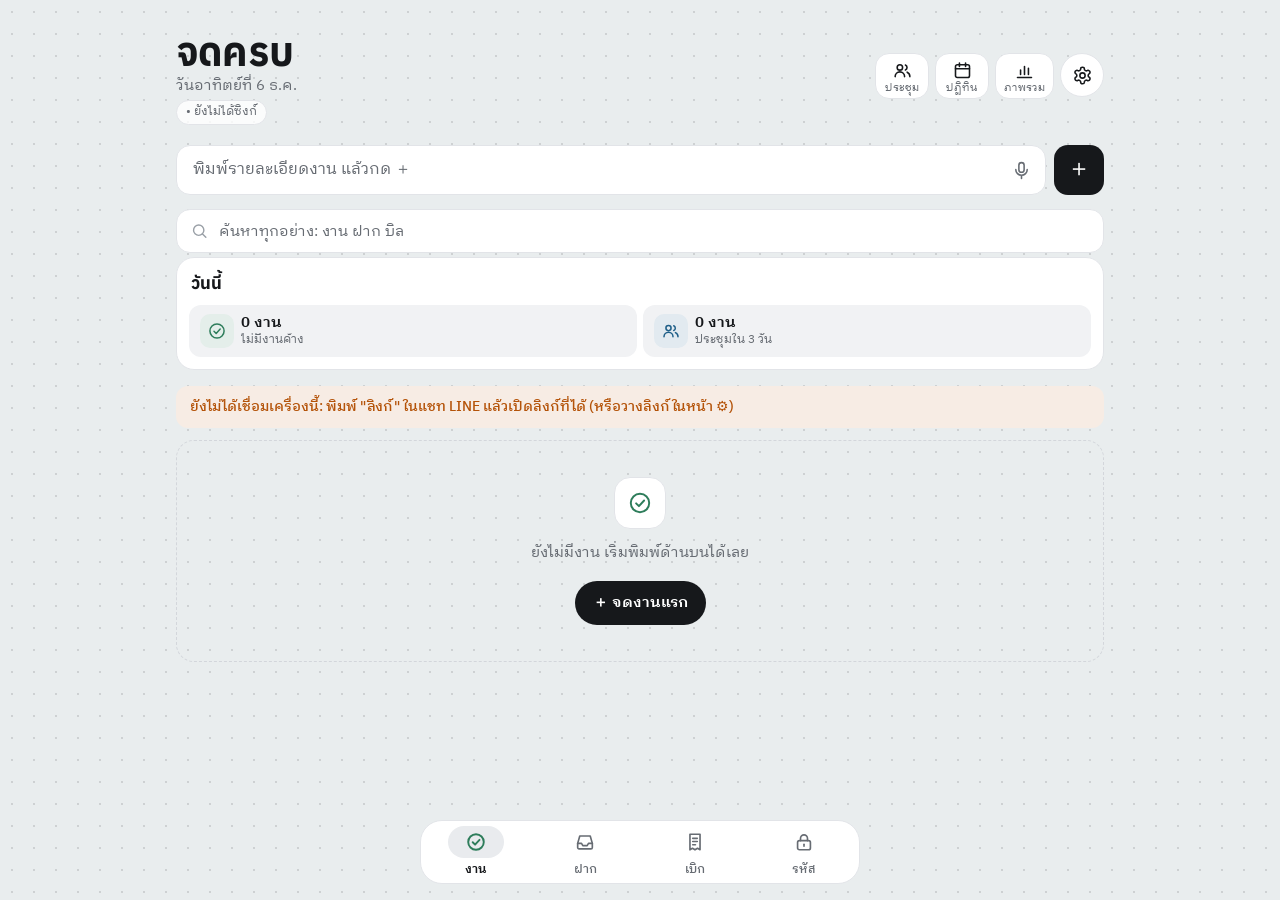
==== commit e3adc393: "จดครบ v110: หน้าเว็บงานล้วน ไม่อ้างแอปเงิน" ====
--- a/index.html
+++ b/index.html
@@ -15,7 +15,7 @@
   <link rel="preconnect" href="https://fonts.googleapis.com">
   <link rel="preconnect" href="https://fonts.gstatic.com" crossorigin>
   <link href="https://fonts.googleapis.com/css2?family=Anuphan:wght@500;600;700&family=IBM+Plex+Sans+Thai+Looped:wght@400;500;600&display=swap" rel="stylesheet">
-  <link rel="stylesheet" href="style.css?v=109">
+  <link rel="stylesheet" href="style.css?v=110">
 </head>
 <body class="tasks">
   <header class="top">
@@ -178,8 +178,8 @@
     <a href="vault.html"><span aria-hidden="true">🔐</span>รหัส</a>
   </nav>
 
-  <script src="hub.js?v=109"></script>
-  <script src="app.js?v=109"></script>
-  <script src="meet.js?v=109"></script>
+  <script src="hub.js?v=110"></script>
+  <script src="app.js?v=110"></script>
+  <script src="meet.js?v=110"></script>
 </body>
 </html>
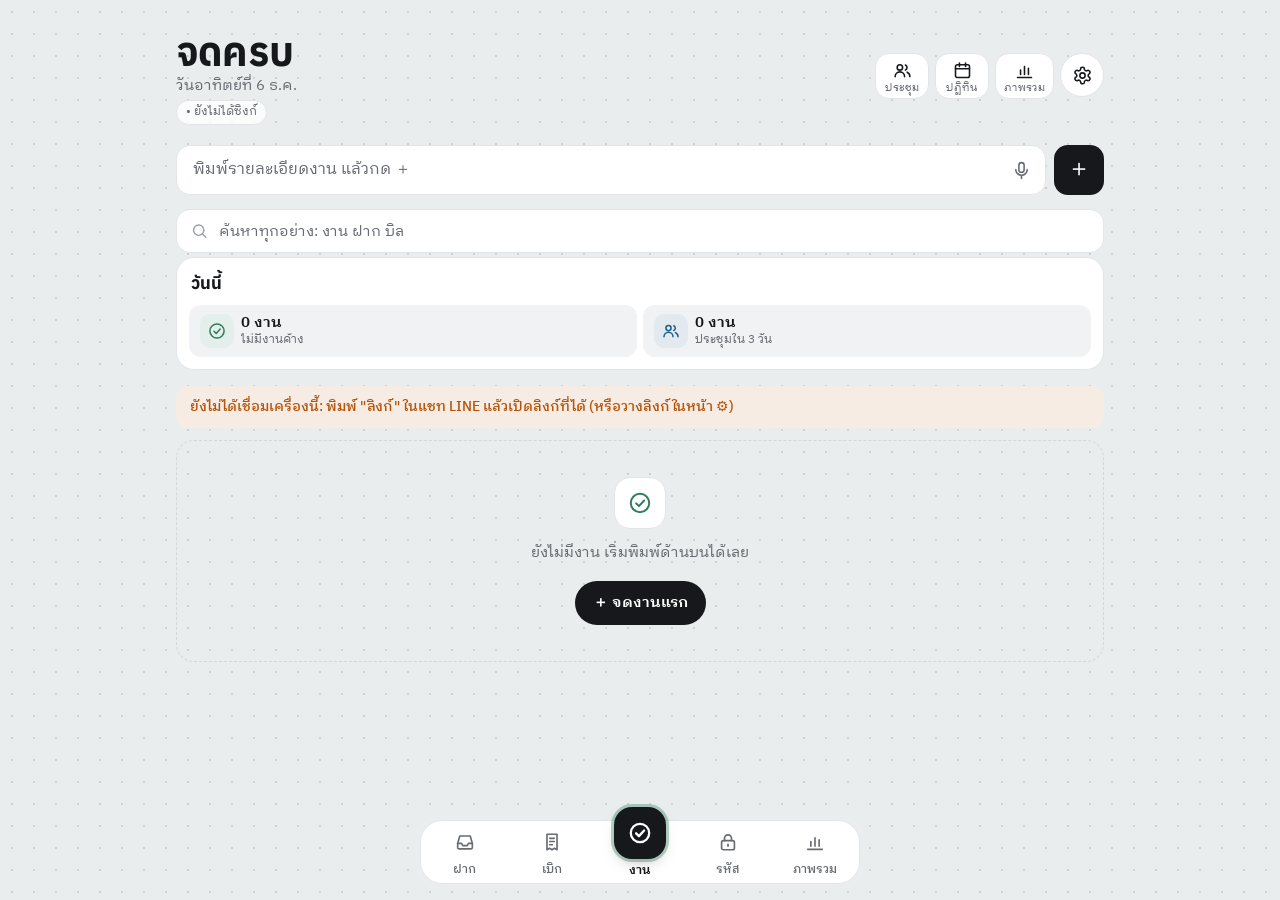
==== commit 853616af: "v111: ฝาก|บันทึก, เช็กลิสต์ในโน้ต, ⭐ งาน, เตือนก่อนเวลา, แถบล่างงานตรงกลาง" ====
--- a/index.html
+++ b/index.html
@@ -15,7 +15,7 @@
   <link rel="preconnect" href="https://fonts.googleapis.com">
   <link rel="preconnect" href="https://fonts.gstatic.com" crossorigin>
   <link href="https://fonts.googleapis.com/css2?family=Anuphan:wght@500;600;700&family=IBM+Plex+Sans+Thai+Looped:wght@400;500;600&display=swap" rel="stylesheet">
-  <link rel="stylesheet" href="style.css?v=110">
+  <link rel="stylesheet" href="style.css?v=111">
 </head>
 <body class="tasks">
   <header class="top">
@@ -97,6 +97,19 @@
       <label class="check">
         <input name="remind" type="checkbox"> เตือนทาง LINE ตามเวลา
       </label>
+      <label id="eEarlyRow" class="early-row">⏰ เตือนก่อนถึงเวลาอีกรอบ
+        <select name="early">
+          <option value="">ไม่ต้อง (เตือนตรงเวลาอย่างเดียว)</option>
+          <option value="15">ก่อน 15 นาที</option>
+          <option value="30">ก่อน 30 นาที</option>
+          <option value="60">ก่อน 1 ชั่วโมง</option>
+          <option value="120">ก่อน 2 ชั่วโมง</option>
+          <option value="180">ก่อน 3 ชั่วโมง</option>
+        </select>
+      </label>
+      <label class="check star-row">
+        <input name="star" type="checkbox"> ⭐ งานสำคัญ (ขึ้นก่อนในรายการและแถบวันนี้)
+      </label>
       <div class="field">
         <span class="field-label">🔁 ทำซ้ำ (ติ๊กเสร็จแล้วสร้างรอบถัดไปให้เอง)</span>
         <div class="when-chips wrap" id="eRep">
@@ -172,14 +185,15 @@
   </dialog>
 
   <nav class="tabbar" aria-label="ส่วนของแอป">
-    <a href="./" aria-current="page"><span aria-hidden="true">✓</span>งาน</a>
     <a href="inbox.html"><span aria-hidden="true">📌</span>ฝาก</a>
     <a href="bills.html"><span aria-hidden="true">🧾</span>เบิก</a>
+    <a href="./" class="tab-main" aria-current="page"><span aria-hidden="true">✓</span>งาน</a>
     <a href="vault.html"><span aria-hidden="true">🔐</span>รหัส</a>
+    <a href="month.html"><span aria-hidden="true">📊</span>ภาพรวม</a>
   </nav>
 
-  <script src="hub.js?v=110"></script>
-  <script src="app.js?v=110"></script>
-  <script src="meet.js?v=110"></script>
+  <script src="hub.js?v=111"></script>
+  <script src="app.js?v=111"></script>
+  <script src="meet.js?v=111"></script>
 </body>
 </html>
--- a/style.css
+++ b/style.css
@@ -2298,3 +2298,77 @@
 .fs-lg .resched { flex-wrap: wrap; }
 .ui-seg button { white-space: normal; line-height: 1.25; }
 .fs-lg .mo-sec .sec-ico { display: none; }
+
+/* ---------- v111 กล่องฝาก: ช่องจดหลายบรรทัด · 📌 ปัก · ☐ เช็กลิสต์ในโน้ต · ชิป #แท็ก ---------- */
+body.inbox .quick { align-items: flex-end; }
+.quick textarea {
+  flex: 1; min-width: 0; display: block; resize: none; overflow-y: auto;
+  font: inherit; font-size: calc(16px * var(--fs, 1)); line-height: 1.45; color: var(--text);
+  min-height: 50px; max-height: 45vh; padding: 12px 16px; border-radius: 14px;
+  border: 1px solid var(--line); background: var(--card); outline: none;
+  transition: border-color .15s, box-shadow .15s;
+}
+.quick textarea::placeholder { color: var(--muted); }
+.quick textarea:focus, .quick textarea:focus-visible { outline: none; border-color: var(--accent); box-shadow: 0 0 0 3px color-mix(in srgb, var(--accent) 18%, transparent); }
+.in-wrap > textarea { flex: 1; min-width: 0; padding-right: 50px !important; }
+.in-wrap:has(> textarea) .mic-btn { top: auto; bottom: 5px; transform: none; }
+body.inbox .quick .in-pic, body.inbox .quick .add-btn { height: 50px; flex: none; }
+
+.chip-sep { flex: none; width: 1px; align-self: stretch; margin: 4px 2px; background: var(--line); }
+.chip.tag { color: var(--accent); }
+.chip.tag.on { color: var(--on-accent); }
+.in-tag[data-tag] { cursor: pointer; }
+.in-tag[data-tag]:hover { filter: brightness(.95); text-decoration: underline; }
+
+.in-card.pinned { border-color: var(--accent-line); box-shadow: inset 3px 0 0 var(--accent); }
+.pin-btn { opacity: .45; filter: grayscale(1); }
+.pin-btn.on { opacity: 1; filter: none; border-color: var(--accent-line); background: var(--accent-soft); }
+
+.in-cks { display: grid; gap: 2px; min-width: 0; }
+.in-cks .in-text { margin: 2px 0 4px; }
+.in-cks .ck-n { color: var(--muted); font-size: calc(12.5px * var(--fs, 1)); }
+.in-ck { display: flex; align-items: flex-start; gap: 10px; width: 100%; text-align: left; padding: 6px 2px; min-height: 36px;
+  border: 0; background: transparent; color: var(--text); font: inherit; font-size: calc(15px * var(--fs, 1)); line-height: 1.4; cursor: pointer; border-radius: 8px; }
+.in-ck:hover { background: var(--sunken); }
+.in-ck .box { flex: none; width: 20px; height: 20px; margin-top: 1px; border-radius: 6px; border: 1.6px solid var(--line-strong, var(--muted));
+  display: grid; place-items: center; font-size: calc(13px * var(--fs, 1)); font-weight: 700; color: var(--on-accent); }
+.in-ck.done .box { background: var(--accent); border-color: var(--accent); }
+.in-ck.done > span:last-child { color: var(--muted); text-decoration: line-through; }
+.in-ck a { pointer-events: auto; }
+.in-tools { display: flex; gap: 10px; align-items: center; margin: -4px 0 10px; }
+.in-tools small { color: var(--muted); font-size: calc(12.5px * var(--fs, 1)); }
+.in-tools .mini { min-height: 34px; }
+
+/* v111 หน้างาน: ⭐ งานสำคัญ · ⏰ เตือนก่อนเวลา */
+.item .title .star { margin-right: 4px; font-size: .95em; }
+.item.starred { box-shadow: inset 3px 0 0 #e0a100; }
+.early-row select { width: 100%; }
+#editDlg .star-row { margin-top: 2px; }
+/* v111 หน้าเบิก: เลือกหลายรูป */
+.rem-opts.many-opts { grid-template-columns: 1fr; }
+.rem-opts.many-opts button { display: grid; gap: 2px; justify-content: stretch; justify-items: start; text-align: left; padding: 12px 14px; }
+.many-opts button small { color: var(--muted); font-weight: 400; font-size: calc(12.5px * var(--fs, 1)); }
+.in-card footer > small { white-space: nowrap; }
+.quick textarea::placeholder { white-space: nowrap; overflow: hidden; text-overflow: ellipsis; }
+
+/* v111 กล่องฝาก | บันทึก */
+.mode-seg { display: grid; grid-template-columns: 1fr 1fr; gap: 4px; padding: 4px; margin: 2px 0 10px; border-radius: 14px; background: var(--sunken); }
+.mode-seg button { display: flex; align-items: center; justify-content: center; gap: 6px; min-height: 42px; border: 0; border-radius: 11px; background: transparent; color: var(--muted); font: inherit; font-size: calc(15px * var(--fs, 1)); cursor: pointer; }
+.mode-seg button small { font-size: calc(12.5px * var(--fs, 1)); color: inherit; opacity: .8; }
+.mode-seg button.on { background: var(--card); color: var(--text); box-shadow: 0 1px 3px rgba(0,0,0,.08); }
+.mode-seg button.on b { color: var(--accent); }
+body.inbox:not(.mode-book) #btnNew { display: none; }
+body.inbox.mode-book #btnPic { display: none; }
+.in-ttl { margin: 0; font-size: calc(16.5px * var(--fs, 1)); font-weight: 700; line-height: 1.35; }
+.in-old { margin: 0; padding: 4px 10px; border-radius: 10px; background: color-mix(in srgb, var(--warn) 12%, var(--card)); color: var(--warn); font-size: calc(12.5px * var(--fs, 1)); }
+.in-where { margin-left: 6px; color: var(--muted); font-size: calc(11.5px * var(--fs, 1)); white-space: nowrap; }
+
+/* v111 แถบล่าง: งานอยู่ตรงกลาง เป็นปุ่มหลัก */
+.tabbar a[href="month.html"] { --c: var(--ink-month); }
+.tabbar a.tab-main span.ico { width: 52px; height: 52px; margin-top: -18px; border-radius: 18px; background: var(--ink, #1a1d1b); color: var(--on-ink, #fff); box-shadow: 0 6px 16px -6px rgba(0,0,0,.35); display: grid; place-items: center; }
+.tabbar a.tab-main span.ico svg { width: 26px; height: 26px; stroke-width: 2.1; }
+.tabbar a.tab-main[aria-current="page"] span.ico { background: var(--ink, #1a1d1b); color: var(--on-ink, #fff); box-shadow: 0 0 0 3px color-mix(in srgb, var(--ink-tasks) 35%, transparent), 0 6px 16px -6px rgba(0,0,0,.35); }
+.tabbar a.tab-main { font-weight: 600; }
+
+.in-card footer { flex-wrap: wrap; row-gap: 6px; }
+.in-card { min-width: 0; overflow-wrap: anywhere; }
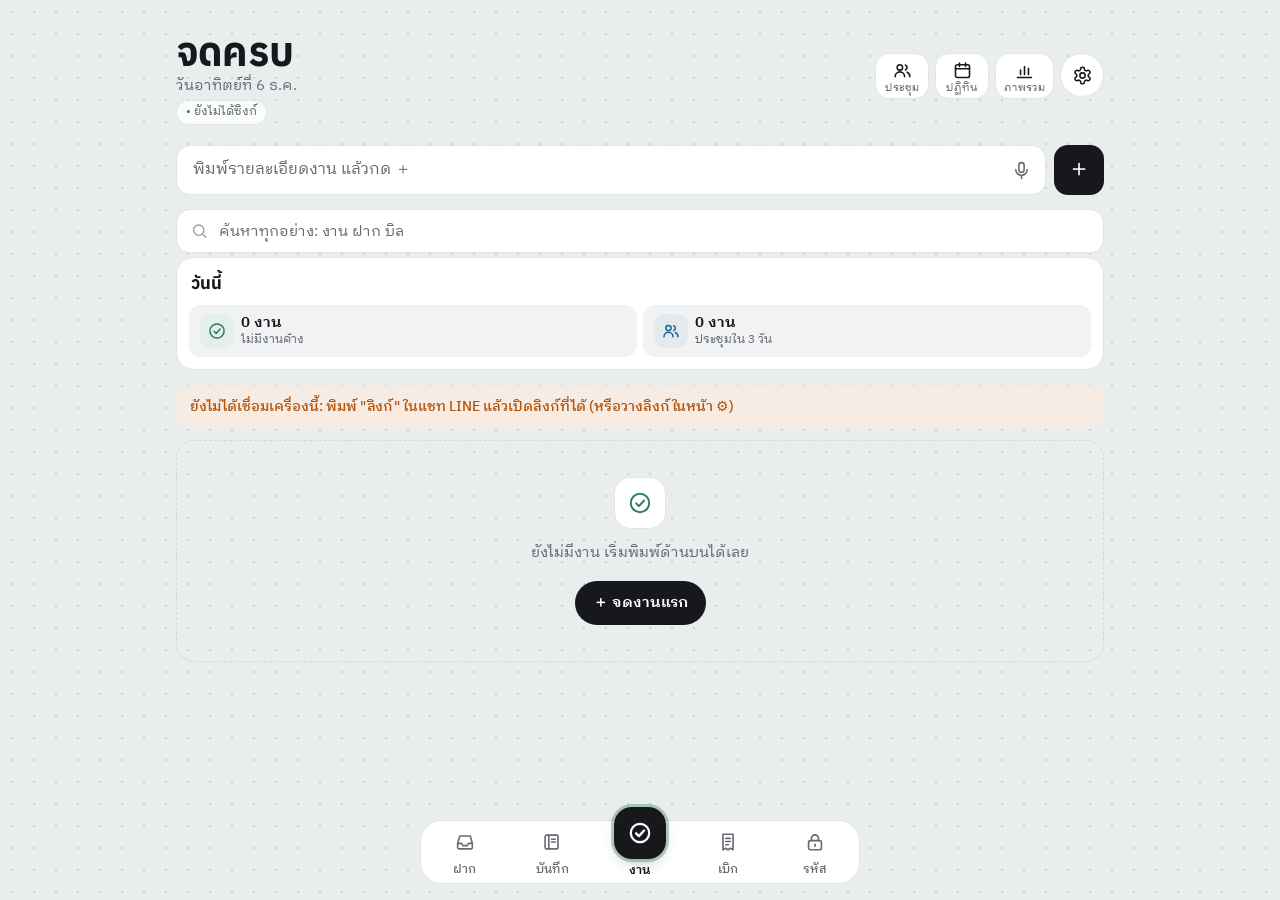
==== commit b3c4fd38: "v112: แยกแท็บ ฝาก / บันทึก, ภาพรวมกลับไปปุ่มบน" ====
--- a/index.html
+++ b/index.html
@@ -15,7 +15,7 @@
   <link rel="preconnect" href="https://fonts.googleapis.com">
   <link rel="preconnect" href="https://fonts.gstatic.com" crossorigin>
   <link href="https://fonts.googleapis.com/css2?family=Anuphan:wght@500;600;700&family=IBM+Plex+Sans+Thai+Looped:wght@400;500;600&display=swap" rel="stylesheet">
-  <link rel="stylesheet" href="style.css?v=111">
+  <link rel="stylesheet" href="style.css?v=112">
 </head>
 <body class="tasks">
   <header class="top">
@@ -185,15 +185,15 @@
   </dialog>
 
   <nav class="tabbar" aria-label="ส่วนของแอป">
-    <a href="inbox.html"><span aria-hidden="true">📌</span>ฝาก</a>
+    <a href="inbox.html"><span aria-hidden="true">📥</span>ฝาก</a>
+    <a href="notes.html"><span aria-hidden="true">📒</span>บันทึก</a>
+    <a href="./" class="tab-main" aria-current="page"><span aria-hidden="true">✓</span>งาน</a>
     <a href="bills.html"><span aria-hidden="true">🧾</span>เบิก</a>
-    <a href="./" class="tab-main" aria-current="page"><span aria-hidden="true">✓</span>งาน</a>
     <a href="vault.html"><span aria-hidden="true">🔐</span>รหัส</a>
-    <a href="month.html"><span aria-hidden="true">📊</span>ภาพรวม</a>
   </nav>
 
-  <script src="hub.js?v=111"></script>
-  <script src="app.js?v=111"></script>
-  <script src="meet.js?v=111"></script>
+  <script src="hub.js?v=112"></script>
+  <script src="app.js?v=112"></script>
+  <script src="meet.js?v=112"></script>
 </body>
 </html>
--- a/style.css
+++ b/style.css
@@ -2372,3 +2372,4 @@
 
 .in-card footer { flex-wrap: wrap; row-gap: 6px; }
 .in-card { min-width: 0; overflow-wrap: anywhere; }
+.tabbar a[href="notes.html"] { --c: var(--ink-inbox); }
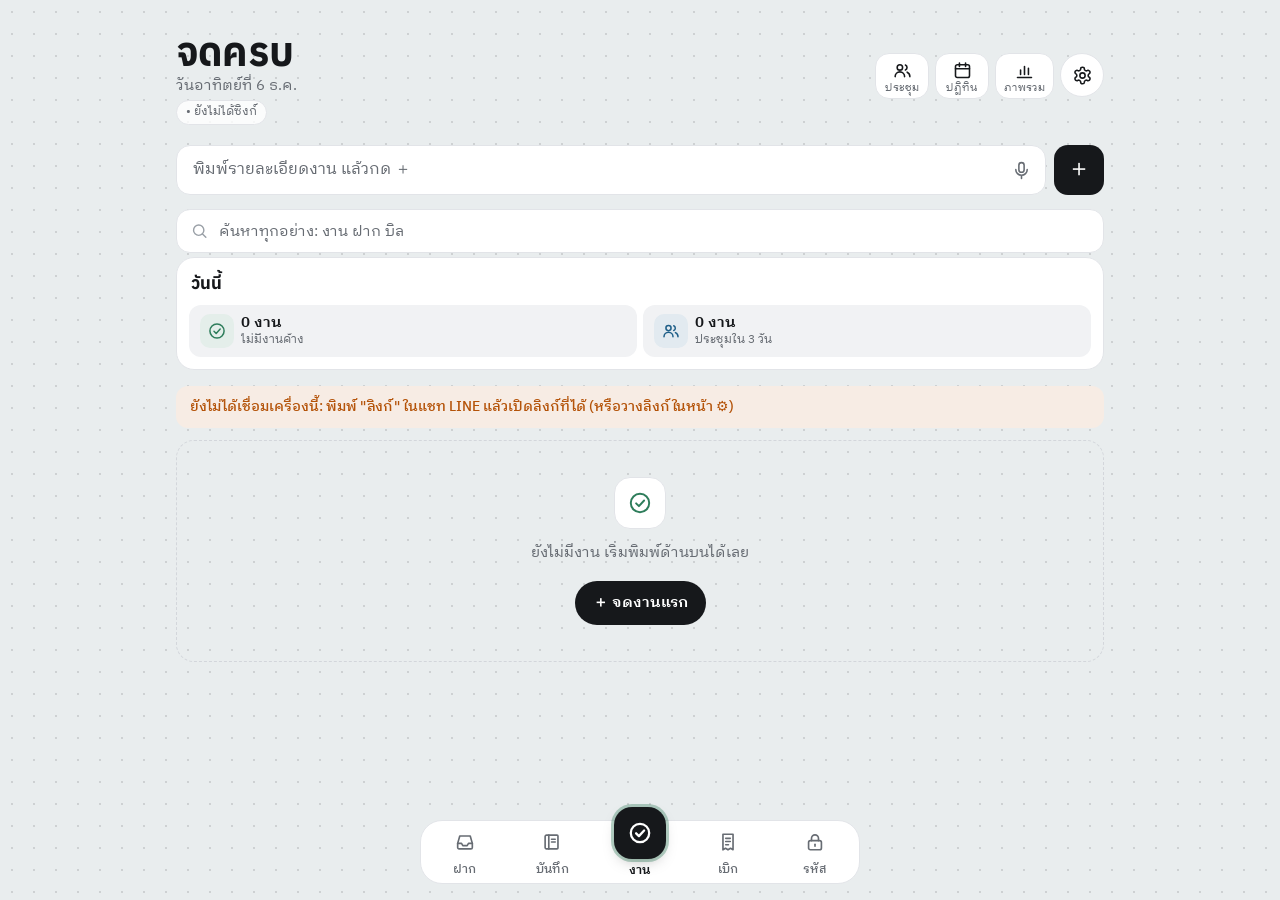
==== commit d707477e: "v113: แถว error ในหน้าสถานะ, วันเสร็จจริง, แจ้งบิลเดือนอื่น" ====
--- a/index.html
+++ b/index.html
@@ -15,7 +15,7 @@
   <link rel="preconnect" href="https://fonts.googleapis.com">
   <link rel="preconnect" href="https://fonts.gstatic.com" crossorigin>
   <link href="https://fonts.googleapis.com/css2?family=Anuphan:wght@500;600;700&family=IBM+Plex+Sans+Thai+Looped:wght@400;500;600&display=swap" rel="stylesheet">
-  <link rel="stylesheet" href="style.css?v=112">
+  <link rel="stylesheet" href="style.css?v=113">
 </head>
 <body class="tasks">
   <header class="top">
@@ -192,8 +192,8 @@
     <a href="vault.html"><span aria-hidden="true">🔐</span>รหัส</a>
   </nav>
 
-  <script src="hub.js?v=112"></script>
-  <script src="app.js?v=112"></script>
-  <script src="meet.js?v=112"></script>
+  <script src="hub.js?v=113"></script>
+  <script src="app.js?v=113"></script>
+  <script src="meet.js?v=113"></script>
 </body>
 </html>
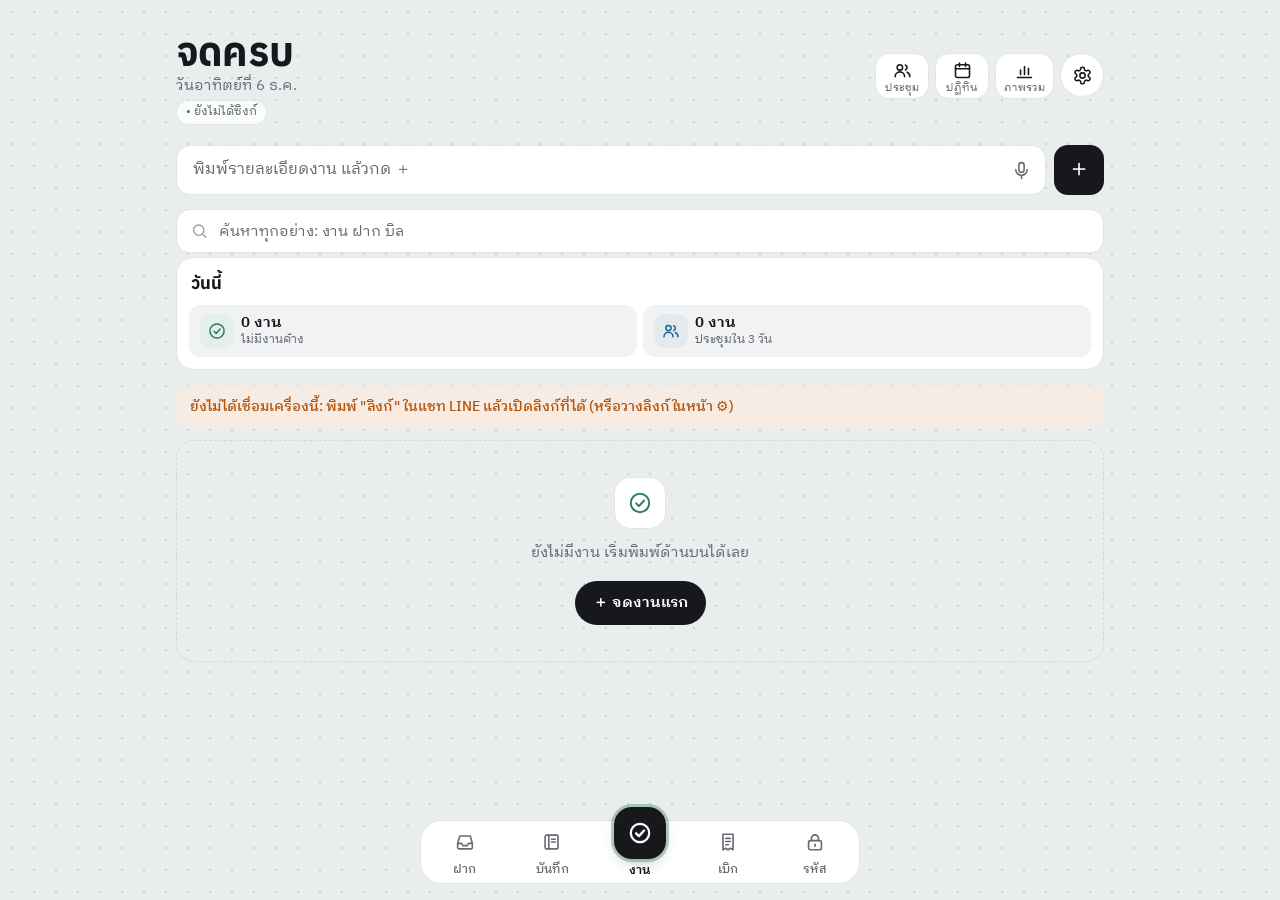
==== commit 4d2dd93b: "v115: กำหนดการอบรม + ช่วงที่กำลังเป็นอยู่ + ไฟล์สไลด์" ====
--- a/index.html
+++ b/index.html
@@ -15,7 +15,7 @@
   <link rel="preconnect" href="https://fonts.googleapis.com">
   <link rel="preconnect" href="https://fonts.gstatic.com" crossorigin>
   <link href="https://fonts.googleapis.com/css2?family=Anuphan:wght@500;600;700&family=IBM+Plex+Sans+Thai+Looped:wght@400;500;600&display=swap" rel="stylesheet">
-  <link rel="stylesheet" href="style.css?v=113">
+  <link rel="stylesheet" href="style.css?v=115">
 </head>
 <body class="tasks">
   <header class="top">
@@ -192,8 +192,8 @@
     <a href="vault.html"><span aria-hidden="true">🔐</span>รหัส</a>
   </nav>
 
-  <script src="hub.js?v=113"></script>
-  <script src="app.js?v=113"></script>
-  <script src="meet.js?v=113"></script>
+  <script src="hub.js?v=115"></script>
+  <script src="app.js?v=115"></script>
+  <script src="meet.js?v=115"></script>
 </body>
 </html>
--- a/style.css
+++ b/style.css
@@ -2373,3 +2373,19 @@
 .in-card footer { flex-wrap: wrap; row-gap: 6px; }
 .in-card { min-width: 0; overflow-wrap: anywhere; }
 .tabbar a[href="notes.html"] { --c: var(--ink-inbox); }
+
+/* v114 บันทึก 4 แบบ: ประชุม ดูงาน คุยลูกค้า อบรม */
+.n-grid.n-grid4 { grid-template-columns: repeat(4, 1fr); }
+/* v115 📅 กำหนดการ · ช่วงเวลา · ▶ ตอนนี้ · 📎 ไฟล์สไลด์ */
+.m-agenda textarea { width: 100%; margin-top: 8px; }
+.m-sec-t { display: flex; flex-wrap: wrap; align-items: center; gap: 6px; margin: 2px 0 8px; color: var(--muted); font-size: calc(13px * var(--fs, 1)); }
+.m-sec-t input[type=time] { width: 116px; padding: 4px 6px; min-height: 32px; }
+.m-sec-t input[data-f=who] { flex: 1; min-width: 110px; padding: 4px 8px; min-height: 32px; }
+.m-live { padding: 2px 8px; border-radius: 999px; background: var(--accent); color: var(--on-accent); font-size: calc(12px * var(--fs, 1)); }
+.m-sec.live { border-color: var(--accent); box-shadow: 0 0 0 2px color-mix(in srgb, var(--accent) 25%, transparent); }
+.m-sec.brk { opacity: .72; }
+.m-files { display: grid; gap: 6px; margin: 8px 0; }
+.m-file { display: flex; align-items: center; gap: 6px; padding: 6px 10px; border: 1px solid var(--line); border-radius: 10px; background: var(--bg); }
+.m-file a { flex: 1; min-width: 0; overflow: hidden; text-overflow: ellipsis; white-space: nowrap; color: var(--text); text-decoration: none; }
+.m-file small { color: var(--muted); }
+.m-file button { border: 0; background: none; color: var(--muted); cursor: pointer; padding: 4px; }
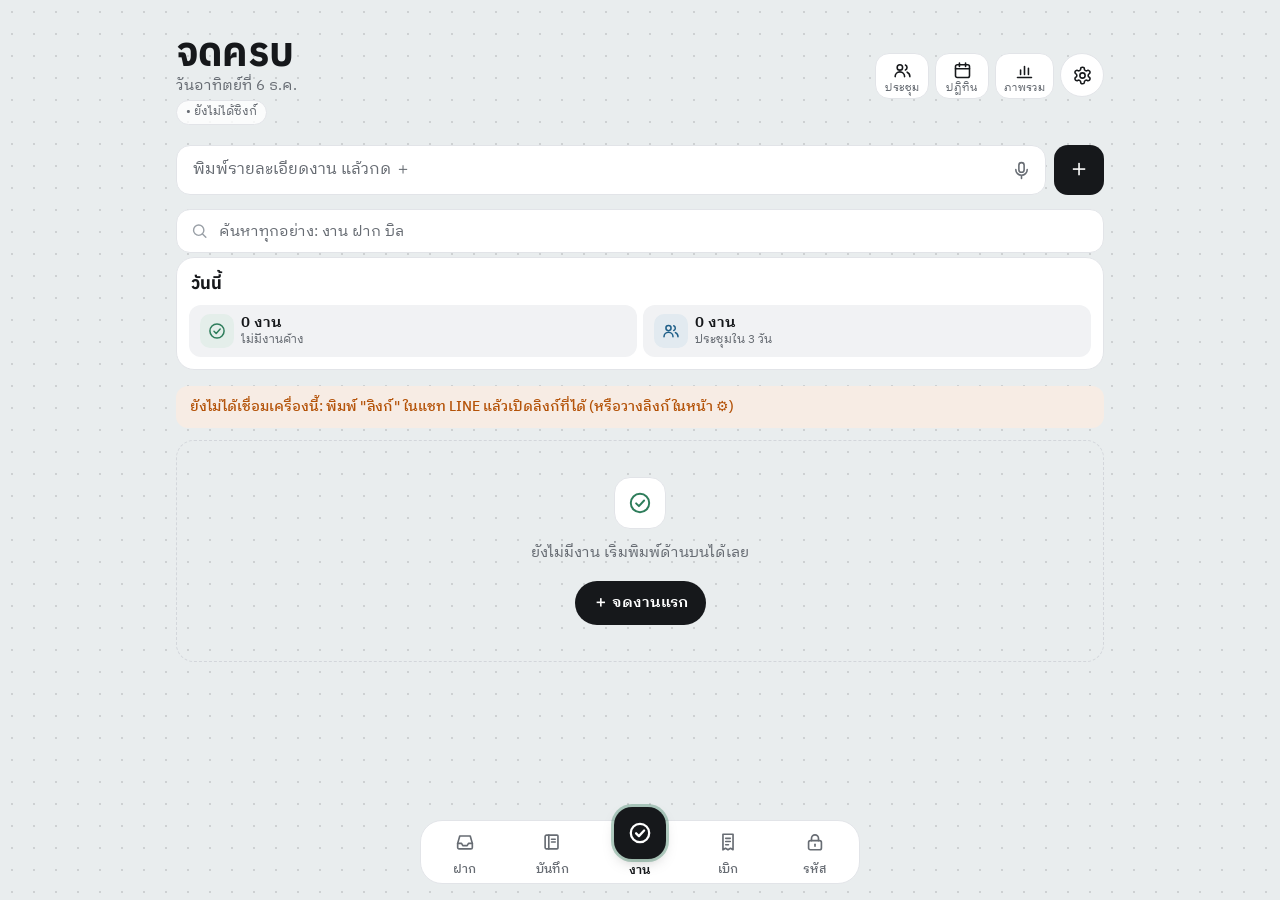
==== commit ae96b382: "v116: แก้รูปไม่ขึ้น + ดูรูปเต็มจอในแอป" ====
--- a/index.html
+++ b/index.html
@@ -15,7 +15,7 @@
   <link rel="preconnect" href="https://fonts.googleapis.com">
   <link rel="preconnect" href="https://fonts.gstatic.com" crossorigin>
   <link href="https://fonts.googleapis.com/css2?family=Anuphan:wght@500;600;700&family=IBM+Plex+Sans+Thai+Looped:wght@400;500;600&display=swap" rel="stylesheet">
-  <link rel="stylesheet" href="style.css?v=115">
+  <link rel="stylesheet" href="style.css?v=116">
 </head>
 <body class="tasks">
   <header class="top">
@@ -192,8 +192,8 @@
     <a href="vault.html"><span aria-hidden="true">🔐</span>รหัส</a>
   </nav>
 
-  <script src="hub.js?v=115"></script>
-  <script src="app.js?v=115"></script>
-  <script src="meet.js?v=115"></script>
+  <script src="hub.js?v=116"></script>
+  <script src="app.js?v=116"></script>
+  <script src="meet.js?v=116"></script>
 </body>
 </html>
--- a/style.css
+++ b/style.css
@@ -2389,3 +2389,18 @@
 .m-file a { flex: 1; min-width: 0; overflow: hidden; text-overflow: ellipsis; white-space: nowrap; color: var(--text); text-decoration: none; }
 .m-file small { color: var(--muted); }
 .m-file button { border: 0; background: none; color: var(--muted); cursor: pointer; padding: 4px; }
+/* v116 🖼 รูปย่อจาก Drive + ดูรูปเต็มจอ */
+img[data-thid]:not([src]) { background: var(--sunken); min-height: 60px; }
+.m-ph img[data-thid]:not([src]) { width: 72px; height: 72px; }
+.ph-view { width: 100vw; height: 100dvh; max-width: none; max-height: none; margin: 0; padding: 0; border: 0; background: rgba(0,0,0,.92); display: none; }
+.ph-view[open] { display: flex; flex-direction: column; }
+.ph-view::backdrop { background: rgba(0,0,0,.92); }
+.ph-view img { flex: 1; min-height: 0; width: 100%; object-fit: contain; transition: filter .2s; }
+.ph-view img.blur { filter: blur(6px); }
+.ph-bar { display: flex; align-items: center; gap: 10px; padding: 10px 14px calc(10px + env(safe-area-inset-bottom)); color: #fff; }
+.ph-bar button { width: 44px; height: 44px; border-radius: 12px; border: 1px solid rgba(255,255,255,.25); background: rgba(255,255,255,.08); color: #fff; font-size: 22px; cursor: pointer; }
+.ph-bar #phN { flex: 1; text-align: center; font-size: 14px; opacity: .8; }
+.ph-bar a { color: #fff; font-size: 14px; opacity: .85; white-space: nowrap; }
+.ph-view, .ph-view[open] { border-radius: 0 !important; box-shadow: none; }
+.ph-view::before, .ph-view::after { display: none !important; }
+.ph-view img { touch-action: pinch-zoom; }
